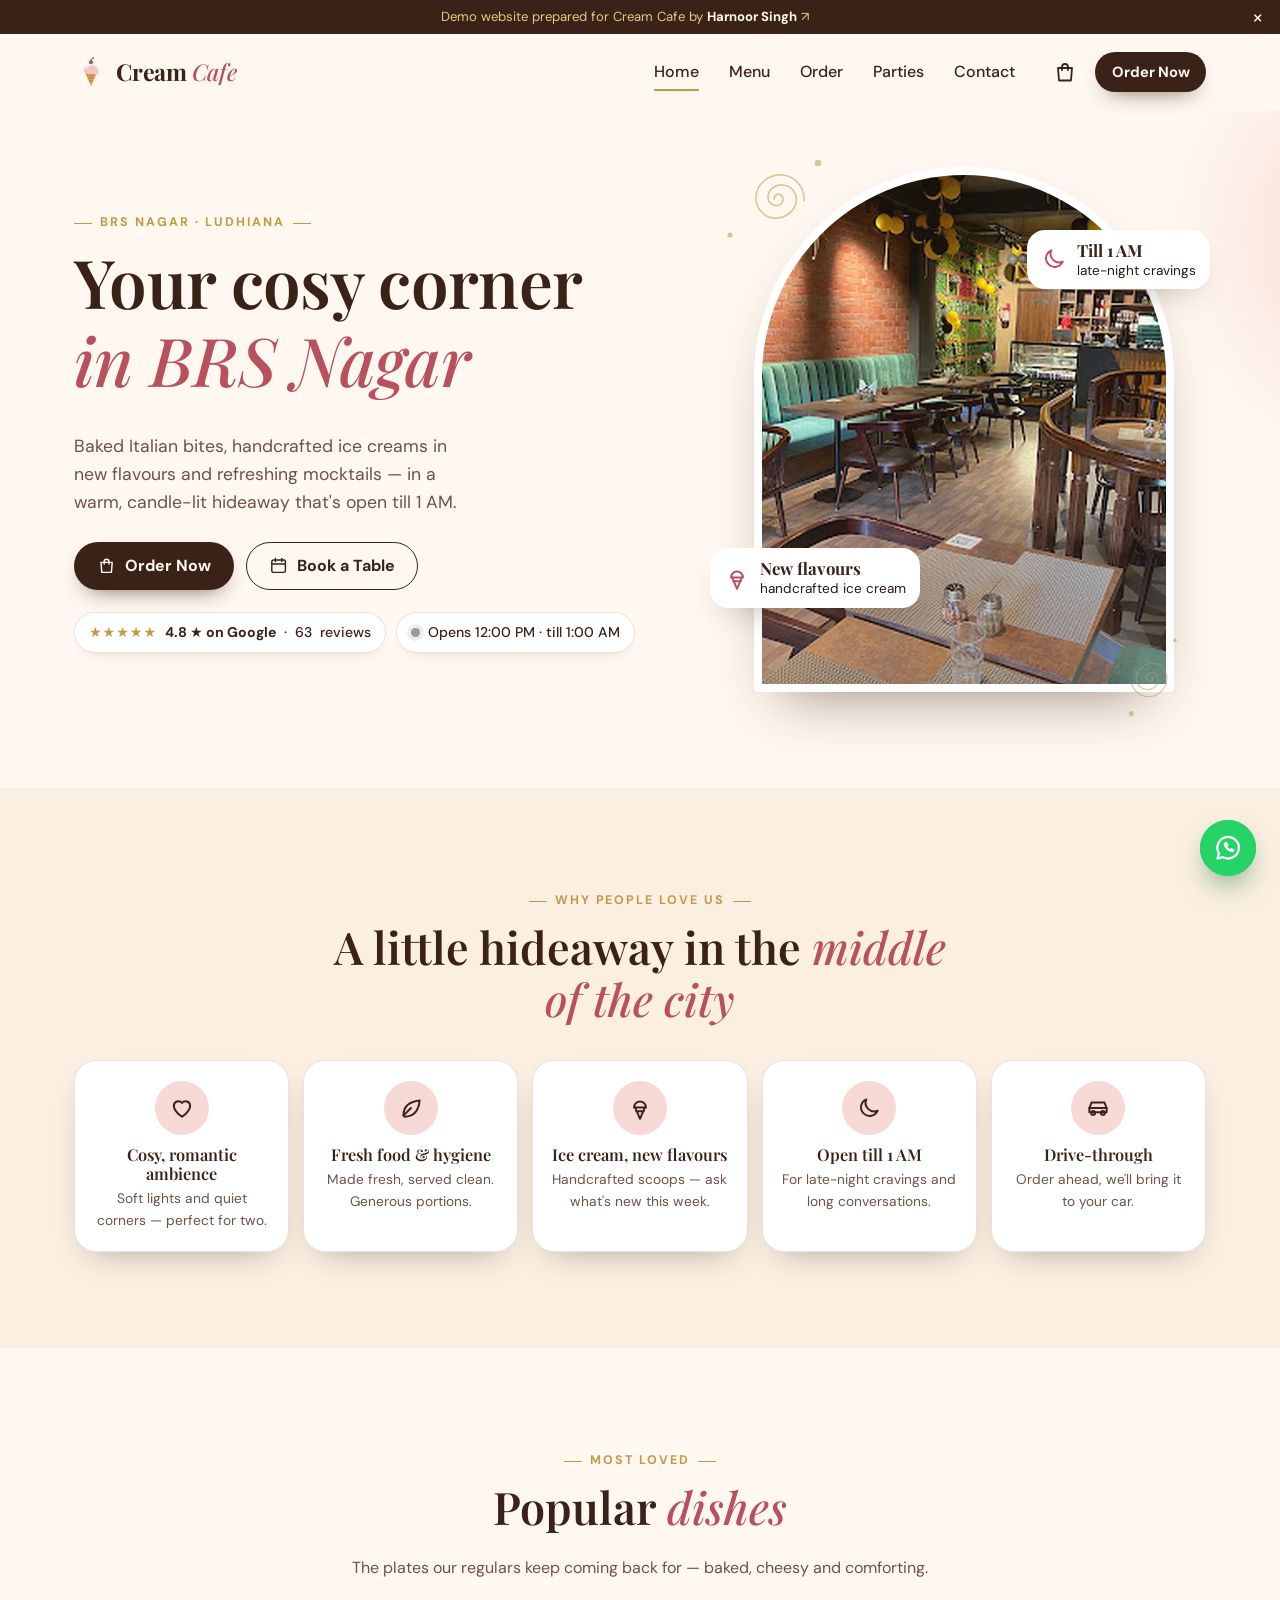
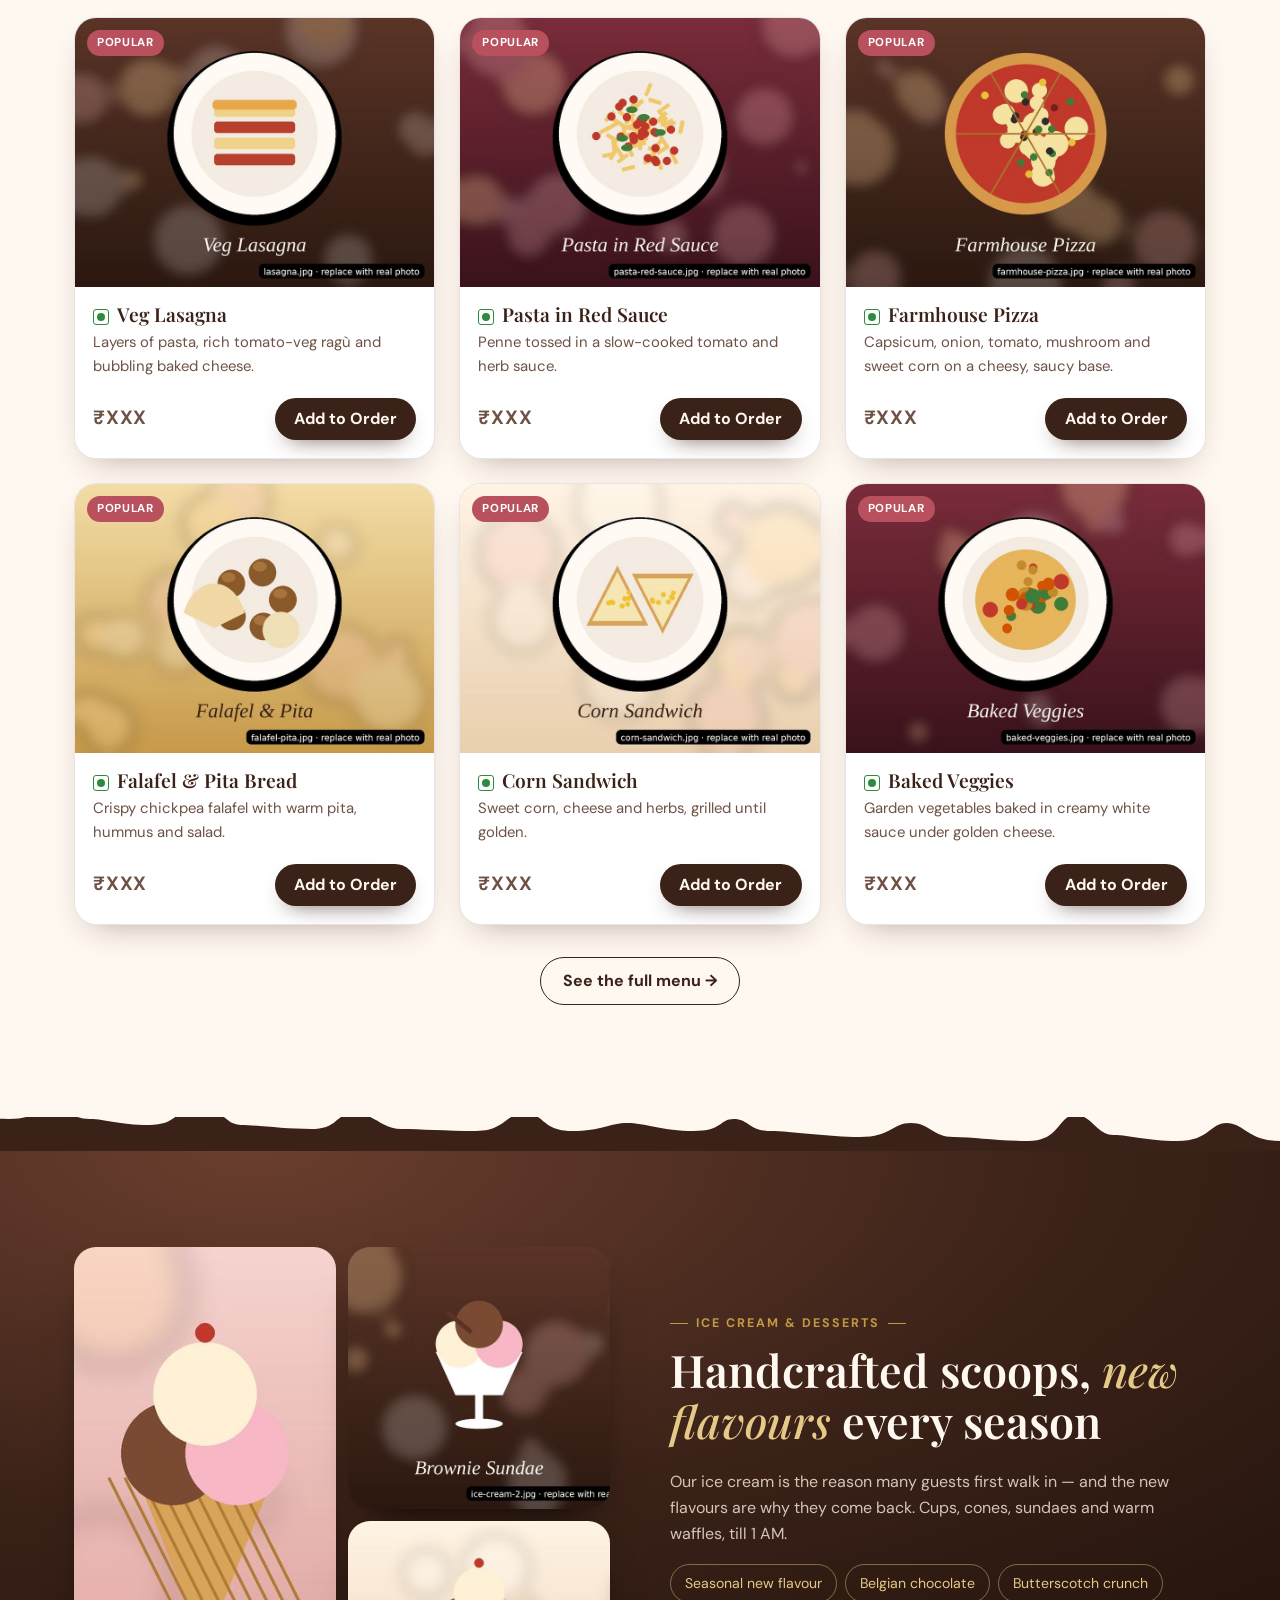
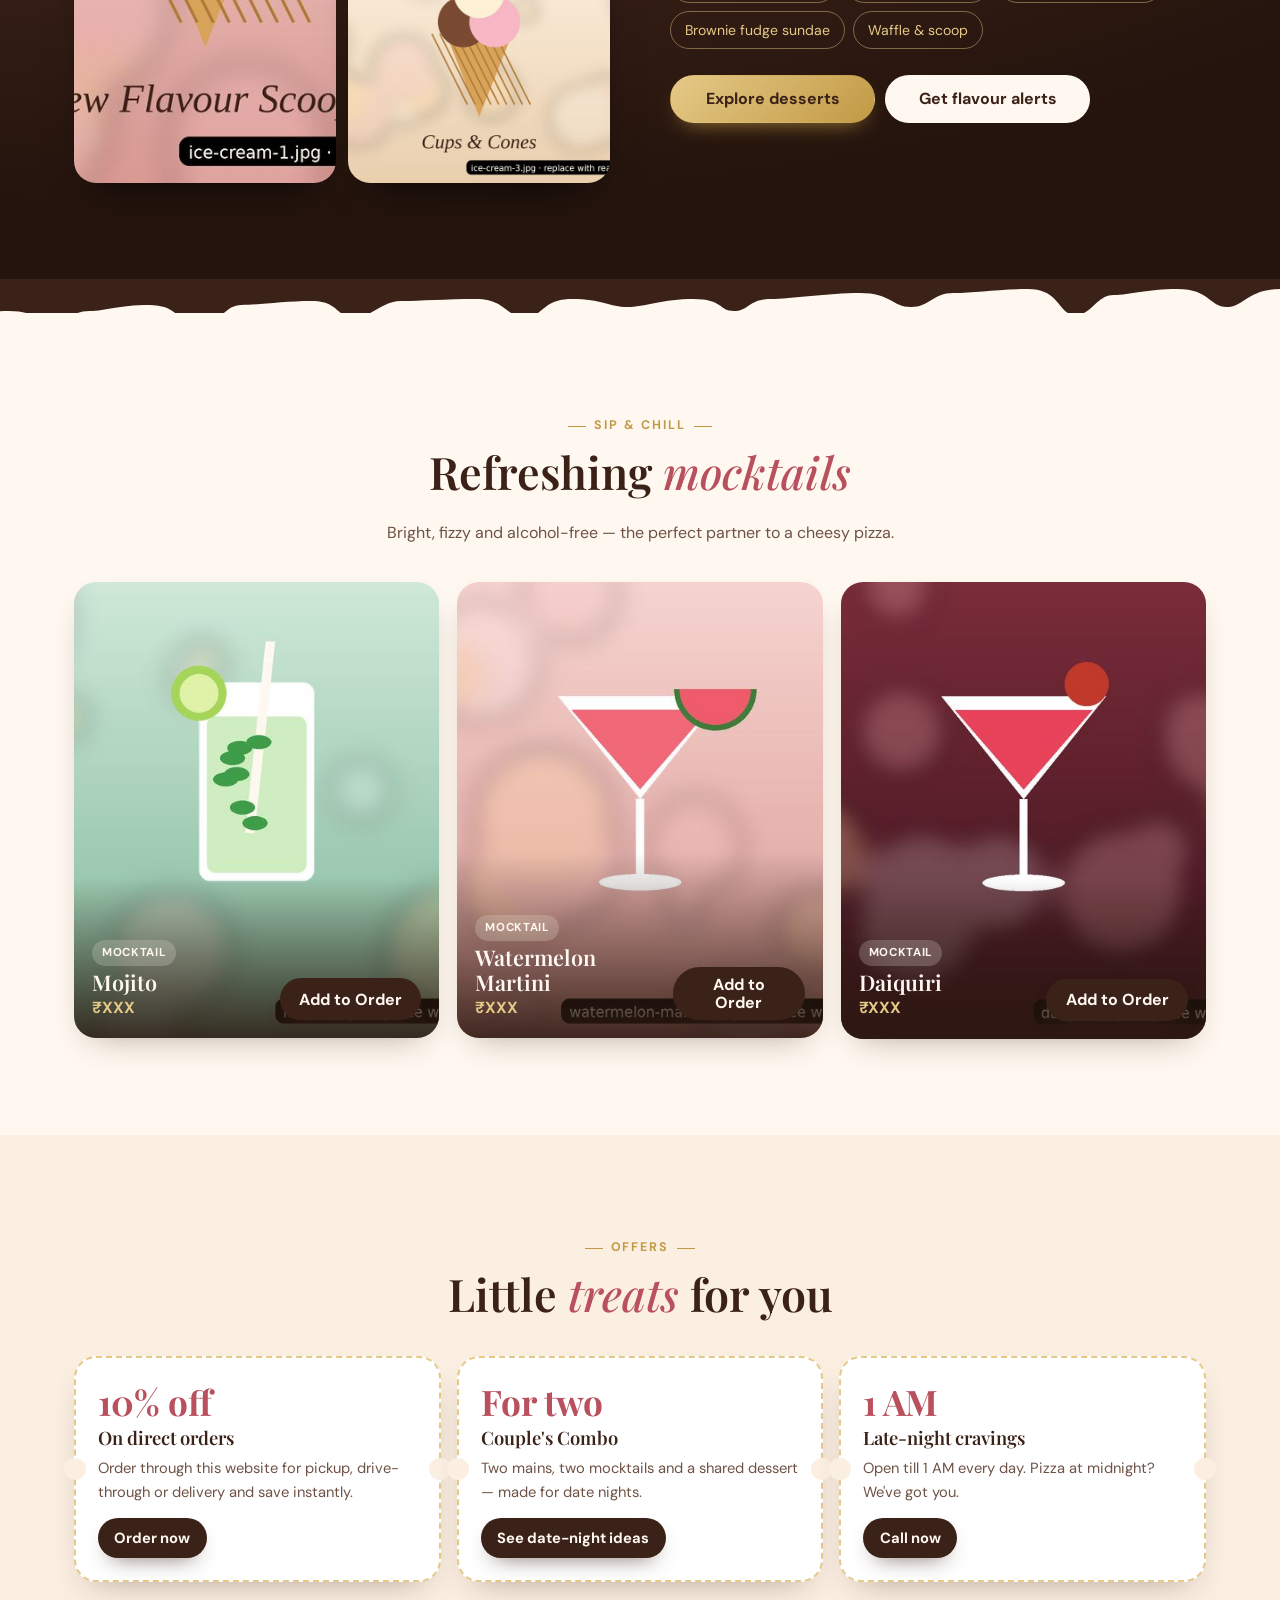
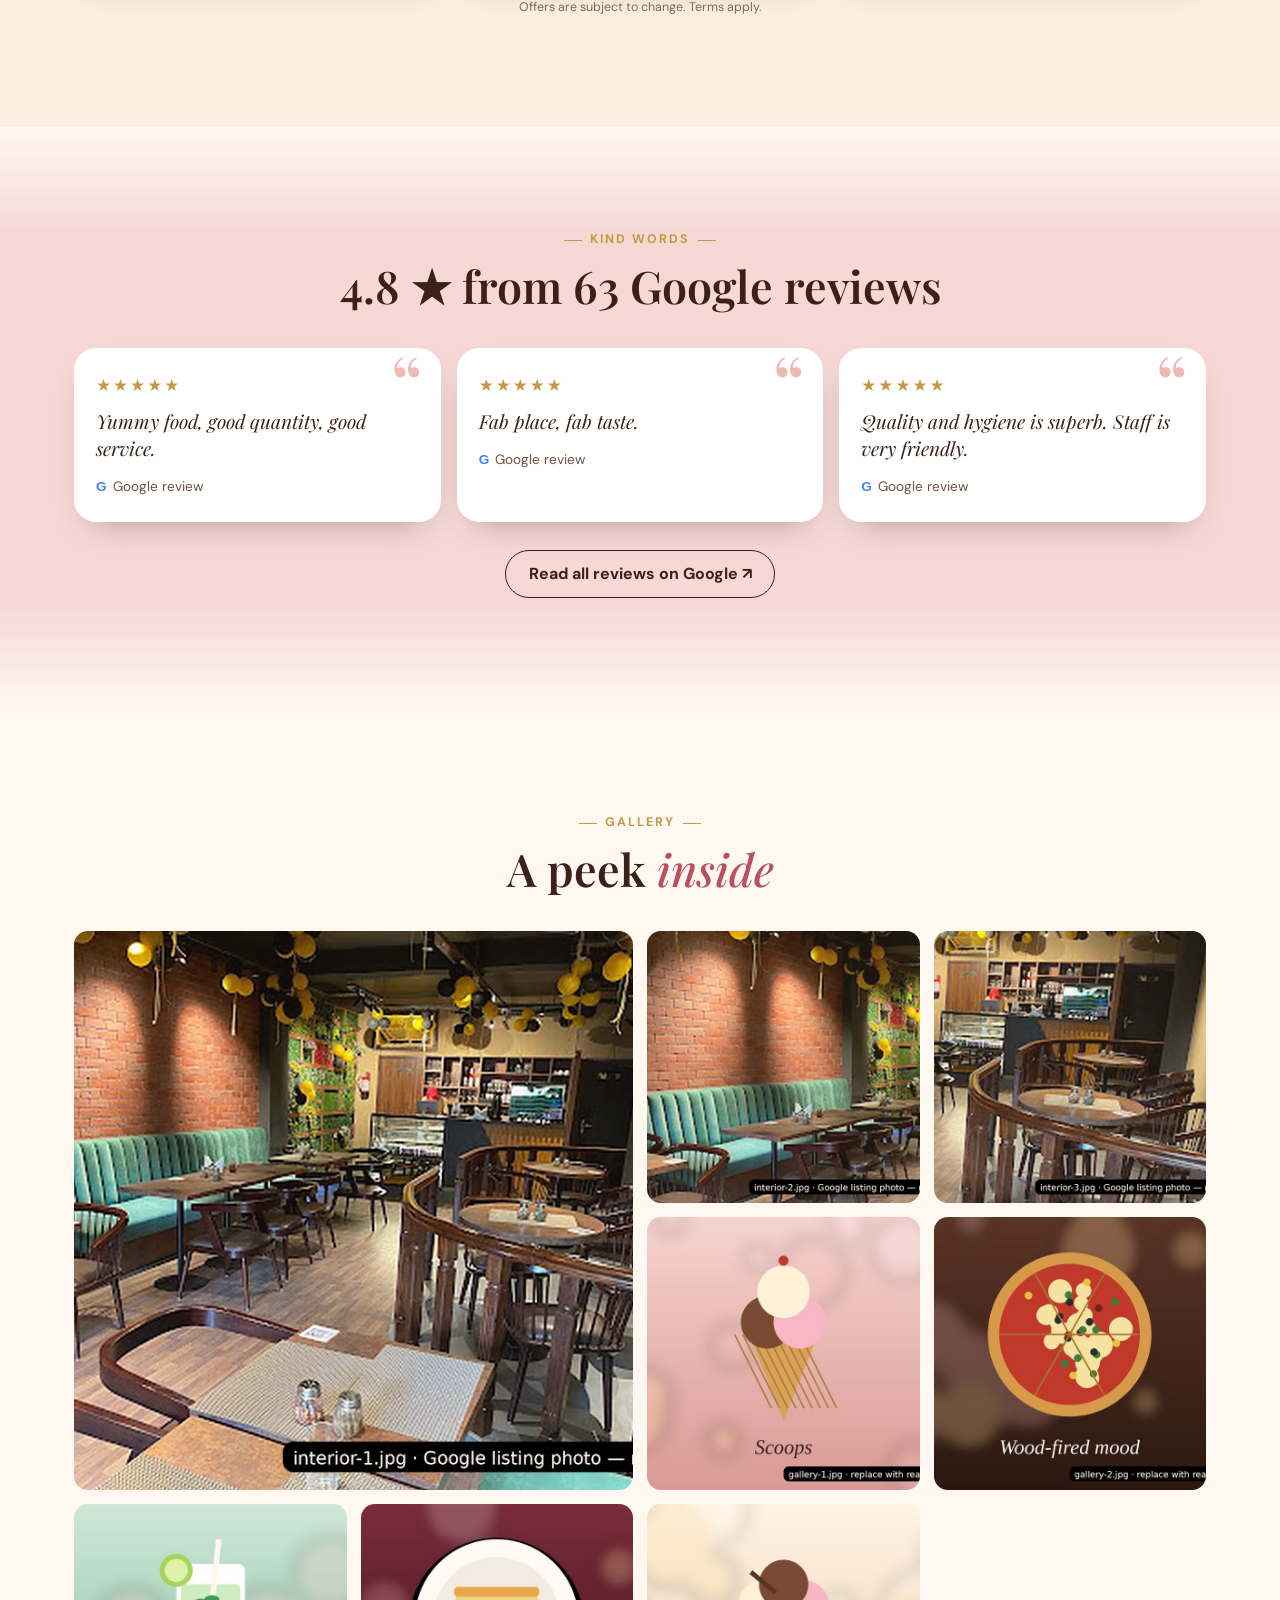
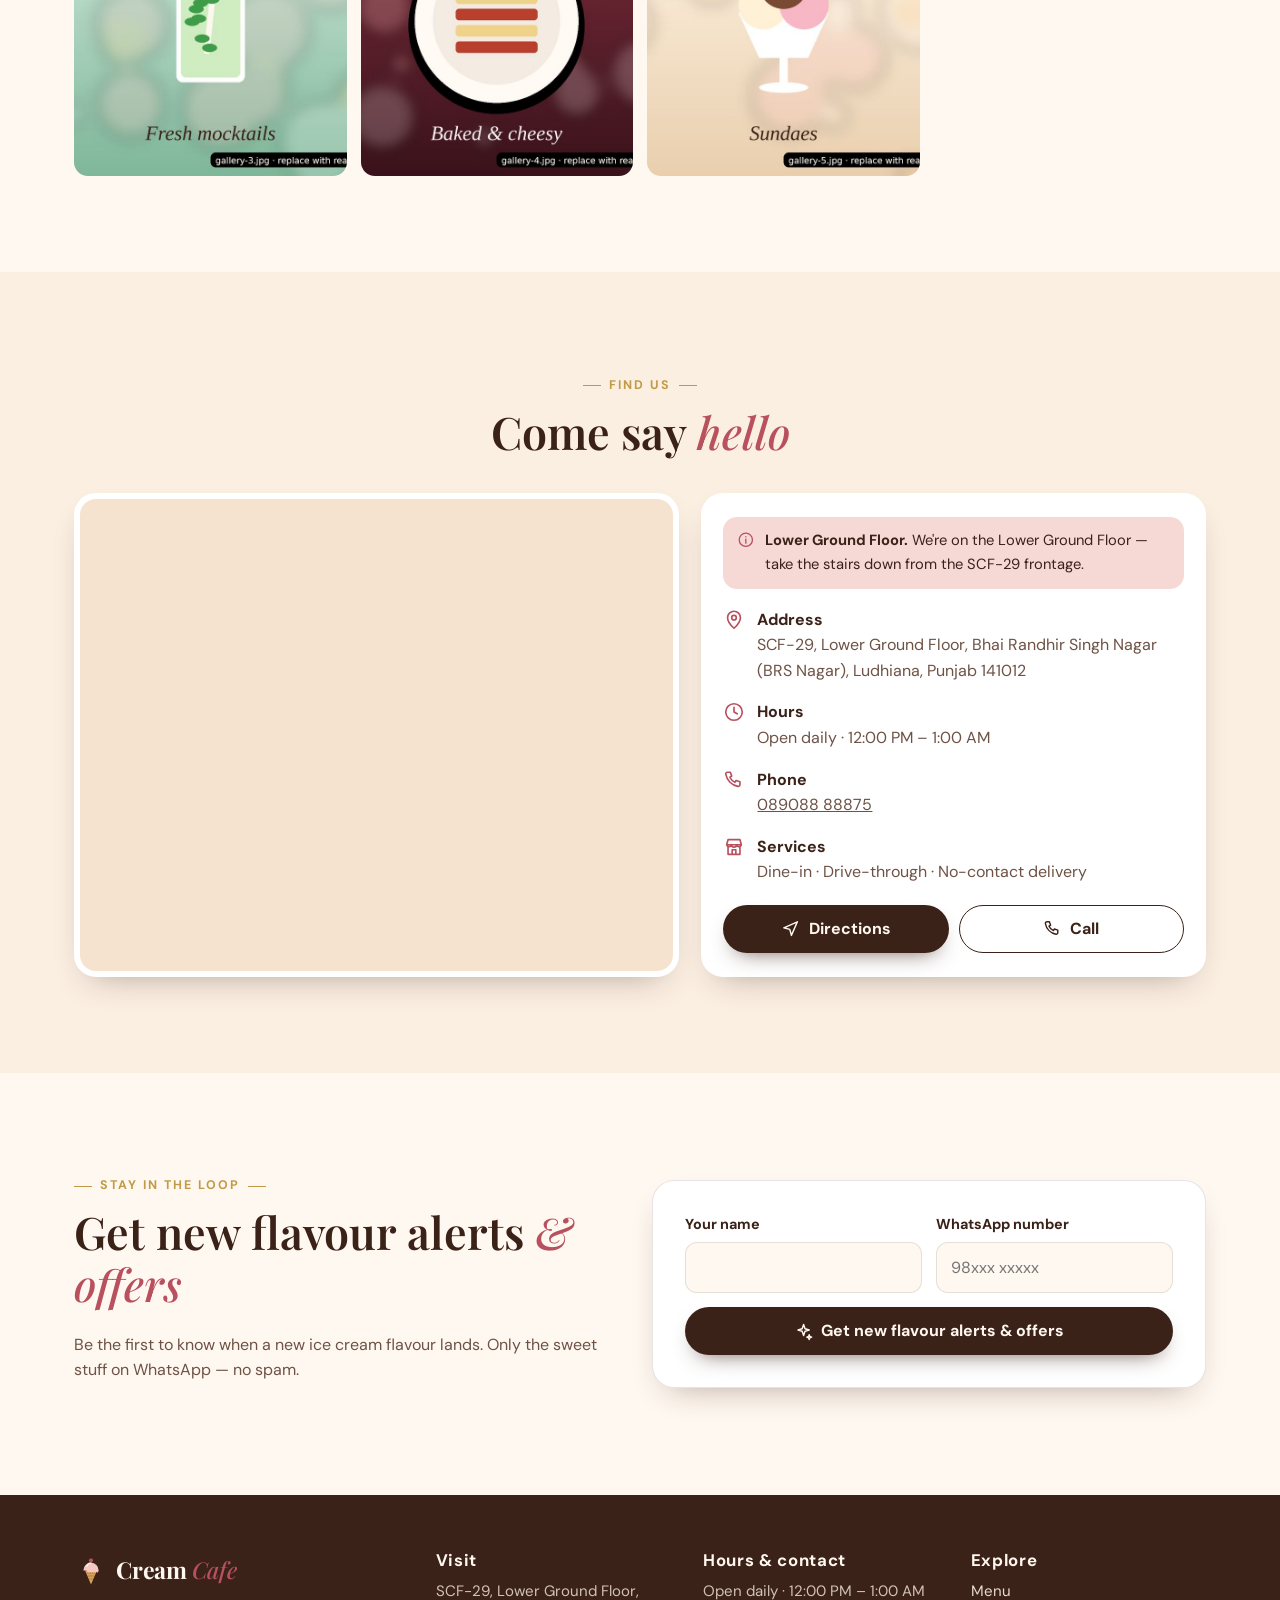
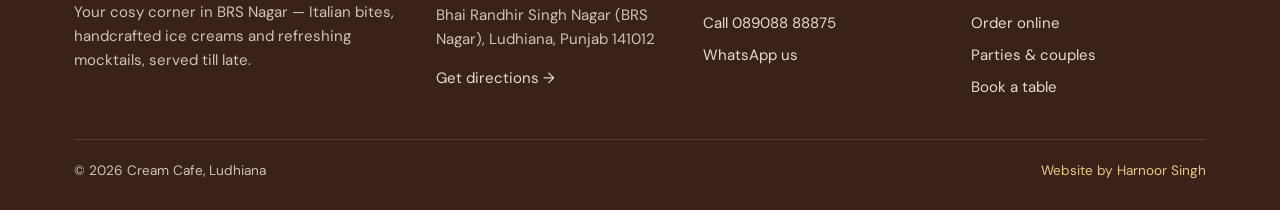
==== index.html @ a7b66dfd "Add Cream Cafe demo website (pitch demo, noindex) Static HTML/CSS/JS site for Cream Cafe, BRS Nagar," ====
<!doctype html>
<html lang="en-IN" class="no-js">
<head>
<meta charset="utf-8">
<meta name="viewport" content="width=device-width, initial-scale=1, viewport-fit=cover">
<!-- DEMO: remove this robots meta tag (on every page) once the owner approves the site -->
<meta name="robots" content="noindex, nofollow">
<title>Cream Cafe BRS Nagar, Ludhiana | Cosy Café, Ice Cream &amp; Italian · Open till 1 AM</title>
<meta name="description" content="Cream Cafe, BRS Nagar: one of the best cafes in Ludhiana for veg lasagna, pizza, handcrafted ice cream and mocktails. Cosy, romantic and open late till 1 AM. Dine-in, drive-through &amp; delivery.">
<link rel="canonical" href="https://creamcafe.netlify.app/">
<meta name="theme-color" content="#3B2218">
<meta property="og:type" content="website">
<meta property="og:site_name" content="Cream Cafe">
<meta property="og:locale" content="en_IN">
<meta property="og:title" content="Cream Cafe — your cosy corner in BRS Nagar, Ludhiana">
<meta property="og:description" content="Cream Cafe, BRS Nagar: one of the best cafes in Ludhiana for veg lasagna, pizza, handcrafted ice cream and mocktails. Cosy, romantic and open late till 1 AM. Dine-in, drive-through &amp; delivery.">
<meta property="og:url" content="https://creamcafe.netlify.app/">
<meta property="og:image" content="https://creamcafe.netlify.app/images/og-image.jpg">
<meta property="og:image:width" content="1200">
<meta property="og:image:height" content="630">
<meta name="twitter:card" content="summary_large_image">
<link rel="icon" href="images/favicon.svg" type="image/svg+xml">
<link rel="apple-touch-icon" href="images/apple-touch-icon.png">
<link rel="preconnect" href="https://fonts.googleapis.com">
<link rel="preconnect" href="https://fonts.gstatic.com" crossorigin>
<link rel="stylesheet" href="https://fonts.googleapis.com/css2?family=DM+Sans:opsz,wght@9..40,400;9..40,500;9..40,700&family=Playfair+Display:ital,wght@0,500;0,600;0,700;1,500;1,600&display=swap">
<link rel="stylesheet" href="css/style.css">
<script>try{if(sessionStorage.getItem("cc_demo_dismissed"))document.documentElement.classList.add("demo-dismissed")}catch(e){}</script>
<!-- Structured data: keep in sync with js/config.js (hours, phone, geo, domain). [CONFIRM] opening time & exact geo pin -->
<script type="application/ld+json">
{
  "@context": "https://schema.org",
  "@type": "CafeOrCoffeeShop",
  "@id": "https://creamcafe.netlify.app/#cafe",
  "name": "Cream Cafe",
  "url": "https://creamcafe.netlify.app/",
  "image": [
    "https://creamcafe.netlify.app/images/og-image.jpg",
    "https://creamcafe.netlify.app/images/interior-1.jpg"
  ],
  "telephone": "+91-89088-88875",
  "priceRange": "₹₹",
  "address": {
    "@type": "PostalAddress",
    "streetAddress": "SCF-29, Lower Ground Floor, Bhai Randhir Singh Nagar",
    "addressLocality": "Ludhiana",
    "addressRegion": "Punjab",
    "postalCode": "141012",
    "addressCountry": "IN"
  },
  "geo": {
    "@type": "GeoCoordinates",
    "latitude": 30.8916,
    "longitude": 75.8232
  },
  "openingHoursSpecification": [
    {
      "@type": "OpeningHoursSpecification",
      "dayOfWeek": [
        "Monday",
        "Tuesday",
        "Wednesday",
        "Thursday",
        "Friday",
        "Saturday",
        "Sunday"
      ],
      "opens": "12:00",
      "closes": "01:00"
    }
  ],
  "servesCuisine": [
    "Italian",
    "Cafe",
    "Desserts",
    "Ice Cream",
    "Mediterranean",
    "Beverages"
  ],
  "hasMenu": "https://creamcafe.netlify.app/menu.html",
  "acceptsReservations": "True",
  "areaServed": "Ludhiana",
  "amenityFeature": [
    {
      "@type": "LocationFeatureSpecification",
      "name": "Dine-in",
      "value": true
    },
    {
      "@type": "LocationFeatureSpecification",
      "name": "Drive-through",
      "value": true
    },
    {
      "@type": "LocationFeatureSpecification",
      "name": "No-contact delivery",
      "value": true
    }
  ],
  "aggregateRating": {
    "@type": "AggregateRating",
    "ratingValue": "4.8",
    "reviewCount": "63",
    "bestRating": "5"
  }
}
</script>
</head>
<body>
<svg width="0" height="0" style="position:absolute" aria-hidden="true" focusable="false">
<symbol id="i-phone" viewBox="0 0 24 24"><path d="M5 3.5h3l1.5 4.2-2 1.3a11 11 0 0 0 5.5 5.5l1.3-2 4.2 1.5v3a2 2 0 0 1-2.2 2A16.5 16.5 0 0 1 3 5.7 2 2 0 0 1 5 3.5z"/></symbol>
<symbol id="i-wa" viewBox="0 0 24 24"><path d="M3.6 20.4l1.2-4.1A8.6 8.6 0 1 1 8 19.3z"/><path d="M9 8.3c.2 3 3.4 6.4 6.6 6.7l1.1-1.4-1.9-1-1 .9c-1-.4-2.5-1.9-2.9-2.9l.9-1-.9-1.9z" fill="currentColor" stroke-width="1"/></symbol>
<symbol id="i-pin" viewBox="0 0 24 24"><path d="M12 21s-7-6.2-7-11.5a7 7 0 0 1 14 0C19 14.8 12 21 12 21z"/><circle cx="12" cy="9.5" r="2.5"/></symbol>
<symbol id="i-clock" viewBox="0 0 24 24"><circle cx="12" cy="12" r="9"/><path d="M12 7v5l3.5 2"/></symbol>
<symbol id="i-bag" viewBox="0 0 24 24"><path d="M5 8h14l-1 12.5H6z"/><path d="M9 10V7a3 3 0 0 1 6 0v3"/></symbol>
<symbol id="i-heart" viewBox="0 0 24 24"><path d="M12 20s-7.5-4.6-7.5-10A4.2 4.2 0 0 1 12 7.4 4.2 4.2 0 0 1 19.5 10c0 5.4-7.5 10-7.5 10z"/></symbol>
<symbol id="i-leaf" viewBox="0 0 24 24"><path d="M5 19c0-8 5-13 15-14-1 10-6 15-14 15"/><path d="M5 19l7-7"/></symbol>
<symbol id="i-scoop" viewBox="0 0 24 24"><path d="M7.5 11.5L12 22l4.5-10.5"/><path d="M6.5 11.5a5.5 5.5 0 1 1 11 0z"/><path d="M8.5 15h7"/></symbol>
<symbol id="i-moon" viewBox="0 0 24 24"><path d="M20 14.5A8 8 0 0 1 9.5 4a8 8 0 1 0 10.5 10.5z"/></symbol>
<symbol id="i-car" viewBox="0 0 24 24"><path d="M4 16v-4l2-5h12l2 5v4z"/><path d="M4 12h16"/><circle cx="7.5" cy="16.5" r="1.8"/><circle cx="16.5" cy="16.5" r="1.8"/></symbol>
<symbol id="i-check" viewBox="0 0 24 24"><path d="M5 12.5l4.5 4.5L19 7.5"/></symbol>
<symbol id="i-search" viewBox="0 0 24 24"><circle cx="11" cy="11" r="6.5"/><path d="M20 20l-4.3-4.3"/></symbol>
<symbol id="i-gift" viewBox="0 0 24 24"><rect x="4" y="9" width="16" height="11" rx="1.5"/><path d="M3 9h18M12 9v11M12 9S10.5 4 8 4.5 7 9 12 9zm0 0s1.5-5 4-4.5S17 9 12 9z"/></symbol>
<symbol id="i-users" viewBox="0 0 24 24"><circle cx="9" cy="8" r="3.2"/><path d="M3 20c0-3.6 2.7-6 6-6s6 2.4 6 6"/><circle cx="17" cy="9" r="2.5"/><path d="M16.5 14c2.6 0 4.5 2 4.5 5"/></symbol>
<symbol id="i-calendar" viewBox="0 0 24 24"><rect x="3.5" y="5" width="17" height="15.5" rx="2"/><path d="M3.5 10h17M8 3v4M16 3v4"/></symbol>
<symbol id="i-info" viewBox="0 0 24 24"><circle cx="12" cy="12" r="9"/><path d="M12 11v5.5M12 7.6v.2"/></symbol>
<symbol id="i-sparkle" viewBox="0 0 24 24"><path d="M12 3l1.8 5.4L19 10l-5.2 1.6L12 17l-1.8-5.4L5 10l5.2-1.6zM19 16l.8 2.2L22 19l-2.2.8L19 22l-.8-2.2L16 19l2.2-.8z"/></symbol>
<symbol id="i-lock" viewBox="0 0 24 24"><rect x="5" y="10.5" width="14" height="10" rx="2"/><path d="M8 10.5V8a4 4 0 0 1 8 0v2.5"/></symbol>
<symbol id="i-store" viewBox="0 0 24 24"><path d="M4 9.5L5.5 4h13L20 9.5M4 9.5h16M4 9.5a2.7 2.7 0 0 0 5.3 0 2.7 2.7 0 0 0 5.4 0 2.7 2.7 0 0 0 5.3 0M5.5 12v8h13v-8M10 20v-5h4v5"/></symbol>
<symbol id="i-truck" viewBox="0 0 24 24"><path d="M3 6h11v10H3zM14 9.5h4l3 3.5v3h-7"/><circle cx="7" cy="17.5" r="1.8"/><circle cx="17.5" cy="17.5" r="1.8"/></symbol>
<symbol id="i-qr" viewBox="0 0 24 24"><rect x="4" y="4" width="6" height="6" rx="1"/><rect x="14" y="4" width="6" height="6" rx="1"/><rect x="4" y="14" width="6" height="6" rx="1"/><path d="M14 14h2.5v2.5H14zM17.5 17.5H20V20h-2.5zM14 19.5h1M19.5 14v1"/></symbol>
<symbol id="i-cash" viewBox="0 0 24 24"><rect x="3" y="6.5" width="18" height="11" rx="2"/><circle cx="12" cy="12" r="2.5"/><path d="M6.5 9.5v5M17.5 9.5v5"/></symbol>
<symbol id="i-nav" viewBox="0 0 24 24"><path d="M3.5 11L20.5 3.5 13 20.5l-2-7.5z"/></symbol>
<symbol id="i-glass" viewBox="0 0 24 24"><path d="M5 4h14l-7 8zM12 12v8M8 20h8"/><path d="M15.5 3l3-1.5"/></symbol>
<symbol id="i-insta" viewBox="0 0 24 24"><rect x="3.5" y="3.5" width="17" height="17" rx="5"/><circle cx="12" cy="12" r="4"/><path d="M17.2 6.8v.1"/></symbol>
</svg>
<a class="skip-link" href="#main">Skip to content</a>
<!-- DEMO BANNER: remove this block (or set demo.enabled=false in js/config.js) once the owner approves -->
<div class="demo-banner" id="demoBanner" role="region" aria-label="Demo notice">
  <a href="https://harnoor-mu.vercel.app" target="_blank" rel="noopener">Demo website prepared for Cream Cafe by <strong>Harnoor Singh</strong> ↗</a>
  <button type="button" class="demo-close" aria-label="Dismiss demo notice">×</button>
</div>
<header class="site-header">
  <div class="container nav-wrap">
    <a class="brand" href="index.html" aria-label="Cream Cafe — home"><svg viewBox="0 0 40 40" aria-hidden="true"><path d="M13 20.5L20 37l7-16.5z" fill="#D9A35A"/><path d="M15.2 23.5l9.6 0M16.6 27l6.8 0M18 30.5h4" stroke="#B07B36" stroke-width="1.2"/><path d="M11 20.5a9 9 0 1 1 18 0c0 1.6-1.2 1.6-1.6 3-.5-1.6-1.4-1.6-2 0-.6-1.4-1.6-1.4-2.2 0-.6-1.5-1.6-1.5-2.4 0-.6-1.4-1.6-1.4-2.2 0-.6-1.5-1.5-1.5-2 0-.4-1.4-1.6-1.4-1.6-3z" fill="#F4C7C3"/><path d="M15 15.5a5.5 5.5 0 0 1 5-3.8" stroke="#fff" stroke-width="1.6" fill="none" stroke-linecap="round" opacity=".8"/><circle cx="20" cy="8.6" r="2.4" fill="#B8505E"/><path d="M20 6.2c.4-1.6 1.6-2.6 3.2-2.8" stroke="#3B2218" stroke-width="1.1" fill="none" stroke-linecap="round"/></svg><span>Cream <em>Cafe</em></span></a>
    <nav class="main-nav" id="mainNav" aria-label="Main">
      <a href="index.html" aria-current="page">Home</a>
      <a href="menu.html">Menu</a>
      <a href="order.html">Order</a>
      <a href="parties.html">Parties</a>
      <a href="contact.html">Contact</a>
      <a class="btn btn-primary" href="menu.html">Order Now</a>
    </nav>
    <div class="nav-actions">
      <a class="cart-link" href="order.html" aria-label="Your order"><svg class="icon" aria-hidden="true"><use href="#i-bag"/></svg><span class="cart-badge" data-cart-count hidden>0</span></a>
      <a class="btn btn-primary btn-sm nav-order" href="menu.html">Order Now</a>
      <button type="button" class="nav-toggle" aria-expanded="false" aria-controls="mainNav" aria-label="Menu"><span></span></button>
    </div>
  </div>
</header>
<main id="main">

<section class="hero">
  <div class="container hero-grid">
    <div class="hero-copy reveal">
      <span class="eyebrow">BRS Nagar · Ludhiana</span>
      <h1>Your cosy corner <em class="script">in BRS Nagar</em></h1>
      <p class="lead">Baked Italian bites, handcrafted ice creams in new flavours and refreshing mocktails — in a warm, candle-lit hideaway that's open till 1 AM.</p>
      <div class="hero-actions">
        <a class="btn btn-primary" href="menu.html"><svg class="icon" aria-hidden="true"><use href="#i-bag"/></svg>Order Now</a>
        <a class="btn btn-outline" href="contact.html#book"><svg class="icon" aria-hidden="true"><use href="#i-calendar"/></svg>Book a Table</a>
      </div>
      <div class="hero-meta">
        <a class="chip" data-href="maps" href="https://www.google.com/maps/search/?api=1&amp;query=Cream+Cafe+SCF-29+BRS+Nagar+Ludhiana" target="_blank" rel="noopener" aria-label="Rated 4.8 out of 5 on Google from 63 reviews — open Google Maps listing">
          <span class="stars" aria-hidden="true">★★★★★</span><strong><span data-cfg="rating">4.8</span> ★ on Google</strong> · <span data-cfg="reviews">63</span> reviews
        </a>
        <span class="chip" data-open-status><span class="status-dot" aria-hidden="true"></span><span data-open-label>Open daily till 1 AM</span></span>
      </div>
    </div>
    <div class="hero-visual reveal">
      <svg class="swirl s1" viewBox="0 0 120 120" fill="none" stroke="currentColor" stroke-width="1.6" stroke-linecap="round" aria-hidden="true"><path d="M60 60c0-4 4-6 7-4s3 8-2 10-11-2-11-8 6-13 15-12 15 9 13 18-12 16-22 15-19-10-18-22 13-22 26-21 23 12 22 26"/><circle cx="104" cy="24" r="2.5" fill="currentColor"/><circle cx="16" cy="96" r="1.8" fill="currentColor"/></svg>
      <div class="arch"><img src="images/hero.jpg" alt="Inside Cream Cafe: exposed brick, teal velvet booth and warm lights" width="720" height="900" fetchpriority="high"></div>
      <div class="float-card fc-1"><svg class="icon" aria-hidden="true"><use href="#i-scoop"/></svg><div><strong>New flavours</strong>handcrafted ice cream</div></div>
      <div class="float-card fc-2"><svg class="icon" aria-hidden="true"><use href="#i-moon"/></svg><div><strong>Till 1 AM</strong>late-night cravings</div></div>
      <svg class="swirl s2" viewBox="0 0 120 120" fill="none" stroke="currentColor" stroke-width="1.6" stroke-linecap="round" aria-hidden="true"><path d="M60 60c0-4 4-6 7-4s3 8-2 10-11-2-11-8 6-13 15-12 15 9 13 18-12 16-22 15-19-10-18-22 13-22 26-21 23 12 22 26"/><circle cx="104" cy="24" r="2.5" fill="currentColor"/><circle cx="16" cy="96" r="1.8" fill="currentColor"/></svg>
    </div>
  </div>
</section>

<section class="section bg-cream2" aria-labelledby="love-h">
  <div class="container">
    <div class="section-head reveal">
      <span class="eyebrow">Why people love us</span>
      <h2 id="love-h">A little hideaway in the <em class="script">middle of the city</em></h2>
    </div>
    <div class="features reveal-stagger">
      <div class="feature"><div class="ficon"><svg class="icon" aria-hidden="true"><use href="#i-heart"/></svg></div><h3>Cosy, romantic ambience</h3><p>Soft lights and quiet corners — perfect for two.</p></div>
      <div class="feature"><div class="ficon"><svg class="icon" aria-hidden="true"><use href="#i-leaf"/></svg></div><h3>Fresh food &amp; hygiene</h3><p>Made fresh, served clean. Generous portions.</p></div>
      <div class="feature"><div class="ficon"><svg class="icon" aria-hidden="true"><use href="#i-scoop"/></svg></div><h3>Ice cream, new flavours</h3><p>Handcrafted scoops — ask what's new this week.</p></div>
      <div class="feature"><div class="ficon"><svg class="icon" aria-hidden="true"><use href="#i-moon"/></svg></div><h3>Open till 1 AM</h3><p>For late-night cravings and long conversations.</p></div>
      <div class="feature" data-if-drive><div class="ficon"><svg class="icon" aria-hidden="true"><use href="#i-car"/></svg></div><h3>Drive-through</h3><p>Order ahead, we'll bring it to your car.</p></div>
    </div>
  </div>
</section>

<section class="section" aria-labelledby="pop-h">
  <div class="container">
    <div class="section-head reveal">
      <span class="eyebrow">Most loved</span>
      <h2 id="pop-h">Popular <em class="script">dishes</em></h2>
      <p>The plates our regulars keep coming back for — baked, cheesy and comforting.</p>
    </div>
    <div class="grid-cards" id="popularGrid" aria-live="polite">
      <p class="empty-state">Loading our favourites…</p>
    </div>
    <p style="text-align:center;margin-top:32px"><a class="btn btn-outline" href="menu.html">See the full menu →</a></p>
  </div>
</section>

<svg class="drip flip" viewBox="0 0 1200 34" preserveAspectRatio="none" aria-hidden="true"><path fill="currentColor" d="M0 0h1200v10c-30 0-34 18-50 18s-16-18-46-18-44 6-60 6-20 20-36 20-14-26-44-26-50 4-70 4-22 14-40 14-18-14-48-14-64 6-84 6-20 12-34 12-10-12-38-12-46 8-62 8-24-8-52-8-26 18-44 18-18-18-46-18-52 2-70 2-26 16-44 16-14-16-40-16-50 4-66 4-22 22-40 22-16-22-46-22-40 6-56 6-20 10-36 10-14-10-40-10-26 4-48 4V0z"/></svg>
<section class="section bg-choc" aria-labelledby="ice-h">
  <div class="container dessert-grid">
    <div class="dessert-stack reveal">
      <img src="images/ice-cream-1.jpg" alt="Handcrafted ice cream scoops in a waffle cone" loading="lazy" decoding="async" width="800" height="600">
      <img src="images/ice-cream-2.jpg" alt="Brownie fudge sundae" loading="lazy" decoding="async" width="800" height="600">
      <img src="images/ice-cream-3.jpg" alt="Ice cream cups and cones" loading="lazy" decoding="async" width="800" height="600">
    </div>
    <div class="reveal">
      <span class="eyebrow">Ice cream &amp; desserts</span>
      <h2 id="ice-h">Handcrafted scoops, <em class="script" style="color:var(--gold-2)">new flavours</em> every season</h2>
      <p>Our ice cream is the reason many guests first walk in — and the new flavours are why they come back. Cups, cones, sundaes and warm waffles, till 1 AM.</p>
      <ul class="flavour-list" aria-label="Dessert favourites">
        <li>Seasonal new flavour</li><li>Belgian chocolate</li><li>Butterscotch crunch</li><li>Brownie fudge sundae</li><li>Waffle &amp; scoop</li>
      </ul>
      <div class="btn-row" style="max-width:420px">
        <a class="btn btn-gold" href="menu.html#desserts">Explore desserts</a>
        <a class="btn btn-light" href="index.html#signup">Get flavour alerts</a>
      </div>
    </div>
  </div>
</section>
<svg class="drip" viewBox="0 0 1200 34" preserveAspectRatio="none" aria-hidden="true"><path fill="currentColor" d="M0 0h1200v10c-30 0-34 18-50 18s-16-18-46-18-44 6-60 6-20 20-36 20-14-26-44-26-50 4-70 4-22 14-40 14-18-14-48-14-64 6-84 6-20 12-34 12-10-12-38-12-46 8-62 8-24-8-52-8-26 18-44 18-18-18-46-18-52 2-70 2-26 16-44 16-14-16-40-16-50 4-66 4-22 22-40 22-16-22-46-22-40 6-56 6-20 10-36 10-14-10-40-10-26 4-48 4V0z"/></svg>

<section class="section" aria-labelledby="drinks-h">
  <div class="container">
    <div class="section-head reveal">
      <span class="eyebrow">Sip &amp; chill</span>
      <h2 id="drinks-h">Refreshing <em class="script">mocktails</em></h2>
      <p>Bright, fizzy and alcohol-free — the perfect partner to a cheesy pizza.</p>
    </div>
    <!-- [CONFIRM] Mojito / Watermelon Martini / Daiquiri are mocktails (alcohol-free) -->
    <div class="drinks reveal-stagger">
      <article class="drink"><img src="images/mojito.jpg" alt="Mojito with fresh mint and lime" loading="lazy" decoding="async" width="800" height="600">
        <div class="drink-info"><div><span class="tag">Mocktail</span><h3>Mojito</h3><span class="price" data-price-for="mojito">₹XXX</span></div><div data-action-for="mojito" data-light></div></div></article>
      <article class="drink"><img src="images/watermelon-martini.jpg" alt="Watermelon martini mocktail" loading="lazy" decoding="async" width="800" height="600">
        <div class="drink-info"><div><span class="tag">Mocktail</span><h3>Watermelon Martini</h3><span class="price" data-price-for="watermelon-martini">₹XXX</span></div><div data-action-for="watermelon-martini" data-light></div></div></article>
      <article class="drink"><img src="images/daiquiri.jpg" alt="Strawberry daiquiri mocktail" loading="lazy" decoding="async" width="800" height="600">
        <div class="drink-info"><div><span class="tag">Mocktail</span><h3>Daiquiri</h3><span class="price" data-price-for="daiquiri">₹XXX</span></div><div data-action-for="daiquiri" data-light></div></div></article>
    </div>
  </div>
</section>

<section class="section bg-cream2" aria-labelledby="offers-h">
  <div class="container">
    <div class="section-head reveal">
      <span class="eyebrow">Offers</span>
      <h2 id="offers-h">Little <em class="script">treats</em> for you</h2>
    </div>
    <!-- [CONFIRM] all offers below with the owner before going live -->
    <div class="offers reveal-stagger">
      <div class="offer" data-if-discount><div class="big"><span data-cfg="discount">10</span>% off</div><h3>On direct orders</h3><p>Order through this website for pickup, drive-through or delivery and save instantly.</p><a class="btn btn-primary btn-sm" href="menu.html">Order now</a></div>
      <div class="offer"><div class="big">For two</div><h3>Couple's Combo</h3><p>Two mains, two mocktails and a shared dessert — made for date nights.</p><a class="btn btn-primary btn-sm" href="parties.html#date-night">See date-night ideas</a></div>
      <div class="offer"><div class="big">1 AM</div><h3>Late-night cravings</h3><p>Open till 1 AM every day. Pizza at midnight? We've got you.</p><a class="btn btn-primary btn-sm" data-href="tel" href="tel:+918908888875">Call now</a></div>
    </div>
    <p class="fineprint" style="text-align:center;margin-top:16px">Offers are subject to change. Terms apply.</p>
  </div>
</section>

<section class="section bg-blush" aria-labelledby="rev-h">
  <div class="container">
    <div class="section-head reveal">
      <span class="eyebrow">Kind words</span>
      <h2 id="rev-h"><span data-cfg="rating">4.8</span> ★ from <span data-cfg="reviews">63</span> Google reviews</h2>
    </div>
    <!-- [CONFIRM] Review snippets are from the public Google listing — get the owner's OK before going live -->
    <div class="reviews reveal-stagger">
      <figure class="review"><div class="stars" aria-label="5 stars">★★★★★</div><blockquote>Yummy food, good quantity, good service.</blockquote><figcaption><span class="g-mark">G</span> Google review</figcaption></figure>
      <figure class="review"><div class="stars" aria-label="5 stars">★★★★★</div><blockquote>Fab place, fab taste.</blockquote><figcaption><span class="g-mark">G</span> Google review</figcaption></figure>
      <figure class="review"><div class="stars" aria-label="5 stars">★★★★★</div><blockquote>Quality and hygiene is superb. Staff is very friendly.</blockquote><figcaption><span class="g-mark">G</span> Google review</figcaption></figure>
    </div>
    <p style="text-align:center;margin-top:28px"><a class="btn btn-outline" data-href="maps" href="https://www.google.com/maps/search/?api=1&amp;query=Cream+Cafe+SCF-29+BRS+Nagar+Ludhiana" target="_blank" rel="noopener">Read all reviews on Google ↗</a></p>
  </div>
</section>

<section class="section" aria-labelledby="gal-h">
  <div class="container">
    <div class="section-head reveal">
      <span class="eyebrow">Gallery</span>
      <h2 id="gal-h">A peek <em class="script">inside</em></h2>
    </div>
    <div class="gallery reveal-stagger" data-gallery>
      <button type="button" aria-label="View photo: café interior"><img src="images/interior-1.jpg" alt="Café interior with brick wall and teal booth seating" loading="lazy" decoding="async" width="800" height="600"></button>
      <button type="button" aria-label="View photo: booth seating"><img src="images/interior-2.jpg" alt="Cosy booth seating" loading="lazy" decoding="async" width="800" height="600"></button>
      <button type="button" aria-label="View photo: dining area"><img src="images/interior-3.jpg" alt="Dining area and counter" loading="lazy" decoding="async" width="800" height="600"></button>
      <button type="button" aria-label="View photo: ice cream scoops"><img src="images/gallery-1.jpg" alt="Ice cream scoops" loading="lazy" decoding="async" width="800" height="600"></button>
      <button type="button" aria-label="View photo: pizza"><img src="images/gallery-2.jpg" alt="Fresh pizza" loading="lazy" decoding="async" width="800" height="600"></button>
      <button type="button" aria-label="View photo: mocktails"><img src="images/gallery-3.jpg" alt="Fresh mocktails" loading="lazy" decoding="async" width="800" height="600"></button>
      <button type="button" aria-label="View photo: lasagna"><img src="images/gallery-4.jpg" alt="Baked lasagna" loading="lazy" decoding="async" width="800" height="600"></button>
      <button type="button" aria-label="View photo: sundae"><img src="images/gallery-5.jpg" alt="Ice cream sundae" loading="lazy" decoding="async" width="800" height="600"></button>
    </div>
  </div>
</section>

<section class="section bg-cream2" id="visit" aria-labelledby="loc-h">
  <div class="container">
    <div class="section-head reveal">
      <span class="eyebrow">Find us</span>
      <h2 id="loc-h">Come say <em class="script">hello</em></h2>
    </div>
    <div class="location reveal">
      <div class="map-frame"><iframe data-map src="https://www.google.com/maps?q=Cream+Cafe,+SCF-29,+BRS+Nagar,+Ludhiana&amp;output=embed" title="Map showing Cream Cafe in BRS Nagar, Ludhiana" loading="lazy" referrerpolicy="no-referrer-when-downgrade" allowfullscreen></iframe></div>
      <div class="info-card">
        <div class="note"><svg class="icon" aria-hidden="true"><use href="#i-info"/></svg><span><strong>Lower Ground Floor.</strong> <span data-cfg="entrance">We're on the Lower Ground Floor — take the stairs down from the SCF-29 frontage.</span></span></div>
        <ul class="info-list">
          <li><svg class="icon" aria-hidden="true"><use href="#i-pin"/></svg><div><strong>Address</strong><span data-cfg="address">SCF-29, Lower Ground Floor, Bhai Randhir Singh Nagar (BRS Nagar), Ludhiana, Punjab 141012</span></div></li>
          <li><svg class="icon" aria-hidden="true"><use href="#i-clock"/></svg><div><strong>Hours</strong><span data-cfg="hours">Open daily · 12:00 PM – 1:00 AM</span></div></li>
          <li><svg class="icon" aria-hidden="true"><use href="#i-phone"/></svg><div><strong>Phone</strong><a data-href="tel" href="tel:+918908888875" data-cfg="phone">089088 88875</a></div></li>
          <li><svg class="icon" aria-hidden="true"><use href="#i-store"/></svg><div><strong>Services</strong><span>Dine-in · Drive-through · No-contact delivery</span></div></li>
        </ul>
        <div class="btn-row">
          <a class="btn btn-primary" data-href="directions" href="https://www.google.com/maps/dir/?api=1&amp;destination=Cream+Cafe+SCF-29+BRS+Nagar+Ludhiana" target="_blank" rel="noopener"><svg class="icon" aria-hidden="true"><use href="#i-nav"/></svg>Directions</a>
          <a class="btn btn-outline" data-href="tel" href="tel:+918908888875"><svg class="icon" aria-hidden="true"><use href="#i-phone"/></svg>Call</a>
        </div>
      </div>
    </div>
  </div>
</section>

<section class="section" id="signup" aria-labelledby="sign-h">
  <div class="container signup">
    <div class="reveal">
      <span class="eyebrow">Stay in the loop</span>
      <h2 id="sign-h">Get new flavour alerts <em class="script">&amp; offers</em></h2>
      <p style="color:var(--muted)">Be the first to know when a new ice cream flavour lands. Only the sweet stuff on WhatsApp — no spam.</p>
    </div>
    <form class="form-card reveal" name="offers-signup" method="POST" action="thank-you.html" data-netlify="true" netlify-honeypot="bot-field" data-validate>
      <input type="hidden" name="form-name" value="offers-signup">
      <p class="hp"><label>Don't fill this out: <input name="bot-field"></label></p>
      <div class="form-grid">
        <div class="field"><label for="su-name">Your name</label><input id="su-name" name="name" autocomplete="name" required maxlength="60"><div class="err">Please tell us your name.</div></div>
        <div class="field"><label for="su-wa">WhatsApp number</label><input id="su-wa" name="whatsapp" type="tel" inputmode="tel" autocomplete="tel" required pattern="^(\+?91[\s\-]?)?[6-9]\d{4}[\s\-]?\d{5}$" placeholder="98xxx xxxxx"><div class="err">Please enter a valid 10-digit mobile number.</div></div>
        <button class="btn btn-primary" type="submit"><svg class="icon" aria-hidden="true"><use href="#i-sparkle"/></svg>Get new flavour alerts &amp; offers</button>
      </div>
    </form>
  </div>
</section>
</main>
<footer class="site-footer">
  <div class="container">
    <div class="footer-grid">
      <div>
        <a class="brand" href="index.html" aria-label="Cream Cafe — home"><svg viewBox="0 0 40 40" aria-hidden="true"><path d="M13 20.5L20 37l7-16.5z" fill="#D9A35A"/><path d="M15.2 23.5l9.6 0M16.6 27l6.8 0M18 30.5h4" stroke="#B07B36" stroke-width="1.2"/><path d="M11 20.5a9 9 0 1 1 18 0c0 1.6-1.2 1.6-1.6 3-.5-1.6-1.4-1.6-2 0-.6-1.4-1.6-1.4-2.2 0-.6-1.5-1.6-1.5-2.4 0-.6-1.4-1.6-1.4-2.2 0-.6-1.5-1.5-1.5-2 0-.4-1.4-1.6-1.4-1.6-3z" fill="#F4C7C3"/><path d="M15 15.5a5.5 5.5 0 0 1 5-3.8" stroke="#fff" stroke-width="1.6" fill="none" stroke-linecap="round" opacity=".8"/><circle cx="20" cy="8.6" r="2.4" fill="#B8505E"/><path d="M20 6.2c.4-1.6 1.6-2.6 3.2-2.8" stroke="#3B2218" stroke-width="1.1" fill="none" stroke-linecap="round"/></svg><span>Cream <em>Cafe</em></span></a>
        <p style="margin-top:12px">Your cosy corner in BRS Nagar — Italian bites, handcrafted ice creams and refreshing mocktails, served till late.</p>
        <p data-if-pureveg hidden><strong>100% Vegetarian</strong></p>
        <p data-if-instagram hidden><a href="#" target="_blank" rel="noopener">Follow us on Instagram</a></p>
      </div>
      <div>
        <h3>Visit</h3>
        <p><span data-cfg="address">SCF-29, Lower Ground Floor, Bhai Randhir Singh Nagar (BRS Nagar), Ludhiana, Punjab 141012</span></p>
        <a data-href="directions" href="https://www.google.com/maps/dir/?api=1&amp;destination=Cream+Cafe+SCF-29+BRS+Nagar+Ludhiana" target="_blank" rel="noopener">Get directions →</a>
      </div>
      <div>
        <h3>Hours &amp; contact</h3>
        <ul>
          <li data-cfg="hours">Open daily · 12:00 PM – 1:00 AM</li>
          <li><a data-href="tel" href="tel:+918908888875">Call <span data-cfg="phone">089088 88875</span></a></li>
          <li><a data-href="whatsapp" href="https://wa.me/918908888875" target="_blank" rel="noopener">WhatsApp us</a></li>
        </ul>
      </div>
      <div>
        <h3>Explore</h3>
        <ul>
          <li><a href="menu.html">Menu</a></li>
          <li><a href="order.html">Order online</a></li>
          <li><a href="parties.html">Parties &amp; couples</a></li>
          <li><a href="contact.html">Book a table</a></li>
        </ul>
      </div>
    </div>
    <div class="footer-bottom">
      <span>© <span data-cfg="year">2026</span> Cream Cafe, Ludhiana</span>
      <span class="credit"><a href="https://harnoor-mu.vercel.app" target="_blank" rel="noopener">Website by Harnoor Singh</a></span>
    </div>
  </div>
</footer>
<a class="wa-float" data-href="whatsapp" href="https://wa.me/918908888875" target="_blank" rel="noopener" aria-label="Chat with us on WhatsApp"><svg class="icon" aria-hidden="true"><use href="#i-wa"/></svg></a>
<nav class="mobile-bar" aria-label="Quick contact">
  <a data-href="tel" href="tel:+918908888875"><svg class="icon" aria-hidden="true"><use href="#i-phone"/></svg>Call</a>
  <a data-href="whatsapp" href="https://wa.me/918908888875" target="_blank" rel="noopener"><svg class="icon" aria-hidden="true"><use href="#i-wa"/></svg>WhatsApp</a>
  <a data-href="directions" href="https://www.google.com/maps/dir/?api=1&amp;destination=Cream+Cafe+SCF-29+BRS+Nagar+Ludhiana" target="_blank" rel="noopener"><svg class="icon" aria-hidden="true"><use href="#i-nav"/></svg>Directions</a>
</nav>
<script src="js/config.js" defer></script>
<script src="js/pricing.js" defer></script>
<script src="js/common.js" defer></script>
<script src="js/home.js" defer></script>
</body>
</html>
---- css/style.css ----
/* ==========================================================
   Cream Cafe — styles (mobile-first)
   ========================================================== */
:root {
  --cream: #FFF8F0;
  --cream-2: #FBEFE2;
  --cream-3: #F5E3D0;
  --blush: #F6D9D5;
  --blush-2: #EDB9B3;
  --rose: #B8505E;
  --choc: #3B2218;
  --choc-2: #573427;
  --choc-3: #7A4E3B;
  --gold: #C29A45;
  --gold-2: #E5C987;
  --ink: #2B1911;
  --muted: #6E5245;
  --line: rgba(59, 34, 24, .12);
  --veg: #2E8B3E;
  --white: #fff;
  --radius: 22px;
  --radius-sm: 14px;
  --shadow: 0 14px 34px -18px rgba(59, 34, 24, .45);
  --shadow-lg: 0 28px 60px -28px rgba(59, 34, 24, .55);
  --serif: "Playfair Display", Georgia, "Times New Roman", serif;
  --sans: "DM Sans", system-ui, -apple-system, "Segoe UI", Roboto, sans-serif;
  --header-h: 64px;
  --mbar-h: 62px;
  --gutter: 16px;
}

*, *::before, *::after { box-sizing: border-box; }
[hidden] { display: none !important; }
html { -webkit-text-size-adjust: 100%; scroll-behavior: smooth; scroll-padding-top: calc(var(--header-h) + 12px); }
body {
  margin: 0;
  font-family: var(--sans);
  font-size: 16px;
  line-height: 1.6;
  color: var(--ink);
  background: var(--cream);
  padding-bottom: calc(var(--mbar-h) + env(safe-area-inset-bottom));
  overflow-x: hidden;
}
@media (min-width: 900px) { body { padding-bottom: 0; } }
img { max-width: 100%; height: auto; display: block; }
a { color: inherit; }
button, input, select, textarea { font: inherit; color: inherit; }
h1, h2, h3, h4 { font-family: var(--serif); line-height: 1.15; margin: 0 0 .5em; color: var(--choc); font-weight: 600; }
h1 { font-size: clamp(2.3rem, 8.5vw, 4.2rem); letter-spacing: -.01em; }
h2 { font-size: clamp(1.8rem, 6vw, 2.8rem); }
h3 { font-size: 1.3rem; }
p { margin: 0 0 1em; }
em.script, .script { font-style: italic; color: var(--rose); font-weight: 500; }
.container { width: 100%; max-width: 1180px; margin: 0 auto; padding: 0 var(--gutter); }
@media (min-width: 640px) { :root { --gutter: 24px; } }
.visually-hidden { position: absolute !important; width: 1px; height: 1px; overflow: hidden; clip: rect(0 0 0 0); white-space: nowrap; }
.skip-link { position: absolute; left: 8px; top: -60px; z-index: 200; background: var(--choc); color: var(--cream); padding: 10px 14px; border-radius: 10px; }
.skip-link:focus { top: 8px; }
:focus-visible { outline: 3px solid var(--gold); outline-offset: 3px; border-radius: 6px; }
.icon { width: 1.2em; height: 1.2em; flex: none; fill: none; stroke: currentColor; stroke-width: 1.8; stroke-linecap: round; stroke-linejoin: round; }

/* ---------- Buttons ---------- */
.btn {
  display: inline-flex; align-items: center; justify-content: center; gap: .5em;
  min-height: 48px; padding: .75em 1.4em; border-radius: 999px; border: 1.5px solid transparent;
  font-weight: 700; font-size: 1rem; text-decoration: none; cursor: pointer; line-height: 1.1;
  transition: transform .2s ease, box-shadow .2s ease, background .2s ease, color .2s ease;
}
.btn:hover { transform: translateY(-2px); }
.btn:active { transform: translateY(0); }
.btn-primary { background: var(--choc); color: var(--cream); box-shadow: 0 10px 22px -12px rgba(59, 34, 24, .8); }
.btn-primary:hover { background: var(--choc-2); }
.btn-gold { background: linear-gradient(135deg, var(--gold-2), var(--gold)); color: var(--choc); box-shadow: 0 10px 22px -12px rgba(194, 154, 69, .9); }
.btn-outline { border-color: var(--choc); color: var(--choc); background: transparent; }
.btn-outline:hover { background: var(--choc); color: var(--cream); }
.btn-light { background: var(--cream); color: var(--choc); }
.btn-wa { background: #1f9d55; color: #fff; }
.btn-wa:hover { background: #18834a; }
.btn-sm { min-height: 40px; padding: .55em 1.05em; font-size: .92rem; }
.btn-block { width: 100%; }
.btn[disabled], .btn[aria-disabled="true"] { opacity: .5; cursor: not-allowed; transform: none; }

/* ---------- Demo banner ---------- */
.demo-banner {
  position: relative; z-index: 60; background: var(--choc); color: var(--cream-2);
  font-size: .82rem; text-align: center; padding: 8px 44px 8px 14px; line-height: 1.35;
}
.demo-banner a { color: var(--gold-2); text-decoration: none; }
.demo-banner a:hover { text-decoration: underline; }
.demo-banner strong { color: var(--cream); }
.demo-close {
  position: absolute; right: 6px; top: 50%; transform: translateY(-50%);
  width: 34px; height: 34px; border: 0; background: transparent; color: var(--cream); font-size: 1.3rem; cursor: pointer; border-radius: 50%;
}
.demo-close:hover { background: rgba(255, 255, 255, .1); }
.demo-dismissed .demo-banner { display: none; }

/* ---------- Header ---------- */
.site-header {
  position: sticky; top: 0; z-index: 50;
  background: rgba(255, 248, 240, .86); backdrop-filter: saturate(1.4) blur(14px); -webkit-backdrop-filter: saturate(1.4) blur(14px);
  border-bottom: 1px solid transparent; transition: border-color .3s, box-shadow .3s;
}
.site-header.scrolled { border-color: var(--line); box-shadow: 0 8px 24px -20px rgba(59, 34, 24, .6); }
.nav-wrap { display: flex; align-items: center; gap: 12px; height: var(--header-h); }
.brand { display: flex; align-items: center; gap: 8px; text-decoration: none; margin-right: auto; }
.brand svg { width: 34px; height: 34px; }
.brand span { font-family: var(--serif); font-size: 1.45rem; font-weight: 700; color: var(--choc); letter-spacing: -.01em; white-space: nowrap; }
.brand em { font-style: italic; font-weight: 500; color: var(--rose); }
.main-nav { display: none; }
.main-nav a { text-decoration: none; font-weight: 500; color: var(--choc); padding: 8px 4px; position: relative; }
.main-nav a::after { content: ""; position: absolute; left: 4px; right: 4px; bottom: 2px; height: 2px; background: var(--gold); transform: scaleX(0); transition: transform .25s; transform-origin: left; }
.main-nav a:hover::after, .main-nav a[aria-current="page"]::after { transform: scaleX(1); }
.nav-actions { display: flex; align-items: center; gap: 8px; }
.cart-link { position: relative; display: grid; place-items: center; width: 44px; height: 44px; border-radius: 50%; color: var(--choc); text-decoration: none; }
.cart-link:hover { background: var(--cream-3); }
.cart-link .icon { width: 24px; height: 24px; }
.cart-badge {
  position: absolute; top: 2px; right: 0; min-width: 20px; height: 20px; padding: 0 5px; border-radius: 10px;
  background: var(--rose); color: #fff; font-size: .72rem; font-weight: 700; display: grid; place-items: center; line-height: 1;
}
.cart-badge[hidden] { display: none; }
.cart-badge.bump { animation: bump .45s ease; }
@keyframes bump { 40% { transform: scale(1.35); } }
.nav-toggle { width: 44px; height: 44px; border: 0; background: transparent; border-radius: 50%; cursor: pointer; display: grid; place-items: center; color: var(--choc); }
.nav-toggle span, .nav-toggle span::before, .nav-toggle span::after { display: block; width: 20px; height: 2px; background: currentColor; border-radius: 2px; position: relative; transition: transform .25s, background .25s; }
.nav-toggle span::before, .nav-toggle span::after { content: ""; position: absolute; left: 0; }
.nav-toggle span::before { top: -6px; } .nav-toggle span::after { top: 6px; }
.nav-toggle[aria-expanded="true"] span { background: transparent; }
.nav-toggle[aria-expanded="true"] span::before { transform: translateY(6px) rotate(45deg); }
.nav-toggle[aria-expanded="true"] span::after { transform: translateY(-6px) rotate(-45deg); }
@media (max-width: 899px) {
  .main-nav.open {
    display: flex; flex-direction: column; position: absolute; left: 0; right: 0; top: 100%;
    background: var(--cream); border-bottom: 1px solid var(--line); padding: 8px var(--gutter) 18px; box-shadow: var(--shadow);
    animation: drop .25s ease;
  }
  .main-nav.open a { padding: 12px 4px; font-size: 1.1rem; border-bottom: 1px solid var(--line); }
  .main-nav.open a::after { display: none; }
  .main-nav.open .btn { margin-top: 14px; border-bottom: 0; }
}
@keyframes drop { from { opacity: 0; transform: translateY(-8px); } }
@media (max-width: 419px) {
  .brand svg { display: none; }
  .brand span { font-size: 1.3rem; }
  .nav-actions { gap: 2px; }
  .nav-order { padding: .5em .85em; font-size: .85rem; }
}
@media (min-width: 900px) {
  :root { --header-h: 76px; }
  .main-nav { display: flex; gap: 22px; margin-right: 12px; }
  .main-nav .btn { display: none; }
  .nav-toggle { display: none; }
}

/* ---------- Sections ---------- */
.section { padding: 64px 0; position: relative; }
@media (min-width: 900px) { .section { padding: 96px 0; } }
.section-head { text-align: center; max-width: 640px; margin: 0 auto 36px; }
.section-head p { color: var(--muted); }
.eyebrow {
  display: inline-flex; align-items: center; gap: 8px; font-size: .78rem; font-weight: 700; letter-spacing: .16em; text-transform: uppercase; color: var(--gold);
  margin-bottom: 10px;
}
.eyebrow::before, .eyebrow::after { content: ""; width: 18px; height: 1px; background: currentColor; }
.bg-blush { background: linear-gradient(180deg, var(--cream) 0%, var(--blush) 18%, var(--blush) 82%, var(--cream) 100%); }
.bg-cream2 { background: var(--cream-2); }
.bg-choc { background: radial-gradient(120% 90% at 20% 0%, #6a3e2e 0%, var(--choc) 55%, #24140d 100%); color: var(--cream-2); }
.bg-choc h2, .bg-choc h3 { color: var(--cream); }
.bg-choc .section-head p, .bg-choc p { color: rgba(251, 239, 226, .8); }
.drip { display: block; width: 100%; height: 34px; color: var(--choc); }
.drip.flip { transform: scaleY(-1); }

/* ---------- Hero ---------- */
.hero { position: relative; padding: 28px 0 56px; overflow: hidden; }
.hero::before {
  content: ""; position: absolute; inset: -20% -30% auto auto; width: 520px; height: 520px; border-radius: 50%;
  background: radial-gradient(circle, rgba(237, 185, 179, .55), transparent 65%); pointer-events: none;
}
.hero-grid { display: grid; gap: 34px; align-items: center; position: relative; }
.hero-copy .lead { font-size: 1.1rem; color: var(--muted); max-width: 34ch; }
.hero h1 .script { display: block; }
.hero-actions { display: flex; flex-wrap: wrap; gap: 12px; margin: 26px 0 22px; }
.hero-actions .btn { flex: 1 1 150px; }
.hero-meta { display: flex; flex-wrap: wrap; gap: 10px; }
.chip {
  display: inline-flex; align-items: center; gap: 8px; padding: 8px 14px; border-radius: 999px; background: var(--white);
  border: 1px solid var(--line); font-size: .88rem; font-weight: 500; text-decoration: none; color: var(--choc); box-shadow: 0 6px 16px -14px rgba(59, 34, 24, .6);
}
a.chip:hover { border-color: var(--gold); }
.chip .stars { color: var(--gold); letter-spacing: 1px; }
.status-dot { width: 9px; height: 9px; border-radius: 50%; background: #9a9a9a; box-shadow: 0 0 0 4px rgba(154, 154, 154, .18); }
.is-open .status-dot { background: #2fa35a; box-shadow: 0 0 0 4px rgba(47, 163, 90, .18); animation: pulse 2s infinite; }
@keyframes pulse { 50% { box-shadow: 0 0 0 7px rgba(47, 163, 90, .05); } }
.hero-visual { position: relative; max-width: 420px; margin: 0 auto; width: 100%; }
.arch {
  position: relative; border-radius: 999px 999px var(--radius) var(--radius); overflow: hidden; aspect-ratio: 4 / 5;
  box-shadow: var(--shadow-lg); border: 8px solid var(--white); background: var(--cream-3);
}
.arch img { width: 100%; height: 100%; object-fit: cover; }
.arch::after { content: ""; position: absolute; inset: 0; background: linear-gradient(180deg, transparent 55%, rgba(59, 34, 24, .35)); }
.float-card {
  position: absolute; background: var(--white); border-radius: 18px; padding: 10px 14px; box-shadow: var(--shadow); font-size: .85rem; line-height: 1.3;
  display: flex; align-items: center; gap: 10px; z-index: 2;
}
.float-card strong { display: block; font-family: var(--serif); font-size: 1.05rem; color: var(--choc); }
.float-card.fc-1 { left: -6px; bottom: 16%; animation: floaty 6s ease-in-out infinite; }
.float-card.fc-2 { right: -6px; top: 12%; animation: floaty 7s ease-in-out infinite reverse; }
.float-card .icon { color: var(--rose); width: 26px; height: 26px; }
@keyframes floaty { 50% { transform: translateY(-8px); } }
.swirl { position: absolute; color: var(--gold); opacity: .55; pointer-events: none; }
.swirl.s1 { width: 120px; left: -40px; top: -28px; }
.swirl.s2 { width: 90px; right: -24px; bottom: -30px; transform: rotate(160deg); }
@media (min-width: 900px) {
  .hero { padding: 56px 0 96px; }
  .hero-grid { grid-template-columns: 1.1fr .9fr; gap: 56px; }
  .hero-actions .btn { flex: 0 0 auto; }
  .float-card.fc-1 { left: -44px; }
  .float-card.fc-2 { right: -36px; }
}

/* ---------- Feature tiles ---------- */
.features { display: grid; gap: 14px; grid-template-columns: repeat(2, 1fr); }
.feature {
  background: var(--white); border-radius: var(--radius); padding: 20px 16px; text-align: center; border: 1px solid var(--line);
  box-shadow: var(--shadow); transition: transform .3s;
}
.feature:hover { transform: translateY(-4px); }
.feature:last-child:nth-child(odd) { grid-column: 1 / -1; }
.feature .ficon { width: 54px; height: 54px; margin: 0 auto 10px; border-radius: 50%; display: grid; place-items: center; background: var(--blush); color: var(--choc); }
.feature .ficon .icon { width: 26px; height: 26px; }
.feature h3 { font-size: 1.02rem; margin: 0 0 4px; }
.feature p { font-size: .86rem; color: var(--muted); margin: 0; }
@media (min-width: 900px) {
  .features { grid-template-columns: repeat(5, 1fr); }
  .feature:last-child:nth-child(odd) { grid-column: auto; }
}

/* ---------- Dish cards ---------- */
.grid-cards { display: grid; gap: 18px; grid-template-columns: 1fr; }
@media (min-width: 560px) { .grid-cards { grid-template-columns: repeat(2, 1fr); } }
@media (min-width: 960px) { .grid-cards { grid-template-columns: repeat(3, 1fr); gap: 24px; } }
.card {
  background: var(--white); border-radius: var(--radius); overflow: hidden; border: 1px solid var(--line); box-shadow: var(--shadow);
  display: flex; flex-direction: column; transition: transform .35s ease, box-shadow .35s ease;
}
.card:hover { transform: translateY(-5px); box-shadow: var(--shadow-lg); }
.card-media { position: relative; aspect-ratio: 4 / 3; background: var(--cream-3); overflow: hidden; }
.card-media img { width: 100%; height: 100%; object-fit: cover; transition: transform .6s ease; }
.card:hover .card-media img { transform: scale(1.05); }
.card-media .tag { position: absolute; top: 12px; left: 12px; }
.card-body { padding: 16px 18px 18px; display: flex; flex-direction: column; flex: 1; }
.card-body h3 { display: flex; align-items: flex-start; gap: 8px; font-size: 1.2rem; margin-bottom: 6px; }
.card-body p { color: var(--muted); font-size: .93rem; flex: 1; }
.card-foot { display: flex; align-items: center; justify-content: space-between; gap: 10px; margin-top: 4px; }
.price { font-family: var(--serif); font-weight: 700; font-size: 1.2rem; color: var(--choc); white-space: nowrap; }
.price.tbc { color: var(--muted); letter-spacing: .04em; }
.tag {
  display: inline-flex; align-items: center; gap: 4px; padding: 4px 10px; border-radius: 999px; font-size: .72rem; font-weight: 700;
  letter-spacing: .06em; text-transform: uppercase; background: var(--gold-2); color: var(--choc);
}
.tag-sample { background: var(--cream-3); color: var(--muted); }
.tag-rose { background: var(--rose); color: #fff; }
.veg-mark {
  flex: none; width: 16px; height: 16px; border: 1.6px solid var(--veg); border-radius: 3px; display: inline-grid; place-items: center; margin-top: .3em;
}
.veg-mark::after { content: ""; width: 8px; height: 8px; border-radius: 50%; background: var(--veg); }
.veg-mark.nonveg { border-color: #9b2c2c; }
.veg-mark.nonveg::after { background: #9b2c2c; border-radius: 0; clip-path: polygon(50% 0, 100% 100%, 0 100%); }

/* Quantity stepper */
.qty { display: inline-flex; align-items: center; background: var(--choc); color: var(--cream); border-radius: 999px; overflow: hidden; min-height: 42px; }
.qty button { width: 42px; height: 42px; border: 0; background: transparent; color: inherit; font-size: 1.3rem; cursor: pointer; display: grid; place-items: center; }
.qty button:hover { background: rgba(255, 255, 255, .12); }
.qty output { min-width: 26px; text-align: center; font-weight: 700; }
.qty.qty-light { background: var(--cream-2); color: var(--choc); border: 1px solid var(--line); }
.qty.qty-light button:hover { background: var(--cream-3); }
.btn-add { min-height: 42px; padding: .5em 1.15em; }

/* ---------- Dessert band ---------- */
.dessert-grid { display: grid; gap: 28px; align-items: center; }
.dessert-stack { display: grid; grid-template-columns: 1fr 1fr; gap: 12px; }
.dessert-stack img { border-radius: var(--radius); aspect-ratio: 1; object-fit: cover; box-shadow: 0 20px 40px -24px #000; }
.dessert-stack img:first-child { grid-row: span 2; aspect-ratio: auto; height: 100%; }
.flavour-list { list-style: none; padding: 0; margin: 18px 0 26px; display: flex; flex-wrap: wrap; gap: 8px; }
.flavour-list li { padding: 7px 14px; border-radius: 999px; border: 1px solid rgba(229, 201, 135, .45); color: var(--gold-2); font-size: .88rem; }
@media (min-width: 900px) { .dessert-grid { grid-template-columns: 1fr 1fr; gap: 60px; } }

/* ---------- Drinks ---------- */
.drinks { display: grid; gap: 18px; grid-template-columns: 1fr; }
@media (min-width: 700px) { .drinks { grid-template-columns: repeat(3, 1fr); } }
.drink { position: relative; border-radius: var(--radius); overflow: hidden; aspect-ratio: 4 / 5; box-shadow: var(--shadow); max-height: 460px; }
@media (max-width: 699px) { .drink { aspect-ratio: 4 / 3.3; } }
.drink img { width: 100%; height: 100%; object-fit: cover; }
.drink-info {
  position: absolute; inset: auto 0 0 0; padding: 60px 18px 18px; color: var(--cream);
  background: linear-gradient(180deg, transparent, rgba(43, 25, 17, .88));
  display: flex; align-items: flex-end; justify-content: space-between; gap: 10px;
}
.drink-info h3 { color: var(--cream); margin: 4px 0 0; font-size: 1.35rem; }
.drink-info .tag { background: rgba(255, 248, 240, .2); color: var(--cream); backdrop-filter: blur(4px); }
.drink-info .price { color: var(--gold-2); font-size: 1rem; display: block; }

/* ---------- Offers ---------- */
.offers { display: grid; gap: 16px; }
@media (min-width: 800px) { .offers { grid-template-columns: repeat(3, 1fr); } }
.offer {
  position: relative; background: var(--white); border-radius: var(--radius); padding: 26px 22px 22px; border: 2px dashed var(--gold-2);
  box-shadow: var(--shadow);
}
.offer::before, .offer::after { content: ""; position: absolute; top: 50%; width: 22px; height: 22px; border-radius: 50%; background: var(--cream-2); transform: translateY(-50%); }
.offer::before { left: -12px; } .offer::after { right: -12px; }
.offer .big { font-family: var(--serif); font-size: 2.2rem; font-weight: 700; color: var(--rose); line-height: 1; margin-bottom: 8px; }
.offer h3 { font-size: 1.15rem; }
.offer p { color: var(--muted); font-size: .92rem; margin-bottom: 14px; }
.fineprint { font-size: .78rem; color: var(--muted); opacity: .85; }

/* ---------- Reviews ---------- */
.reviews { display: grid; gap: 16px; }
@media (min-width: 800px) { .reviews { grid-template-columns: repeat(3, 1fr); } }
.review { background: var(--white); border-radius: var(--radius); padding: 24px 22px; box-shadow: var(--shadow); position: relative; margin: 0; }
.review::before { content: "\201C"; position: absolute; top: -6px; right: 18px; font-family: var(--serif); font-size: 5rem; color: var(--blush-2); line-height: 1; }
.review .stars { color: var(--gold); letter-spacing: 2px; font-size: 1.05rem; }
.review blockquote { margin: 10px 0 14px; font-family: var(--serif); font-size: 1.2rem; font-style: italic; color: var(--choc); line-height: 1.4; }
.review figcaption { font-size: .85rem; color: var(--muted); display: flex; align-items: center; gap: 6px; }
.g-mark { font-weight: 700; color: #4285F4; font-family: Arial, sans-serif; }

/* ---------- Gallery ---------- */
.gallery { display: grid; grid-template-columns: repeat(2, 1fr); gap: 10px; }
@media (min-width: 800px) { .gallery { grid-template-columns: repeat(4, 1fr); gap: 14px; } }
.gallery button { padding: 0; border: 0; border-radius: var(--radius-sm); overflow: hidden; cursor: zoom-in; aspect-ratio: 1; background: var(--cream-3); }
.gallery button:nth-child(1) { grid-column: span 2; grid-row: span 2; aspect-ratio: auto; }
.gallery img { width: 100%; height: 100%; object-fit: cover; transition: transform .5s; }
.gallery button:hover img { transform: scale(1.06); }
.lightbox { position: fixed; inset: 0; z-index: 120; background: rgba(28, 16, 11, .93); display: none; align-items: center; justify-content: center; padding: 50px 12px; }
.lightbox.open { display: flex; animation: fade .25s; }
.lightbox img { max-height: 82vh; width: auto; max-width: 100%; border-radius: 14px; box-shadow: 0 30px 80px -20px #000; }
.lightbox figcaption { color: var(--cream-2); text-align: center; margin-top: 10px; font-size: .9rem; }
.lb-btn { position: absolute; width: 48px; height: 48px; border-radius: 50%; border: 0; background: rgba(255, 248, 240, .14); color: var(--cream); font-size: 1.6rem; cursor: pointer; display: grid; place-items: center; }
.lb-btn:hover { background: rgba(255, 248, 240, .26); }
.lb-close { top: 14px; right: 14px; } .lb-prev { left: 10px; top: 50%; transform: translateY(-50%); } .lb-next { right: 10px; top: 50%; transform: translateY(-50%); }
@keyframes fade { from { opacity: 0; } }

/* ---------- Location ---------- */
.location { display: grid; gap: 22px; }
@media (min-width: 900px) { .location { grid-template-columns: 1.2fr 1fr; align-items: stretch; } }
.map-frame { border-radius: var(--radius); overflow: hidden; box-shadow: var(--shadow); min-height: 300px; background: var(--cream-3); border: 6px solid var(--white); }
.map-frame iframe { width: 100%; height: 100%; min-height: 300px; border: 0; display: block; }
.info-card { background: var(--white); border-radius: var(--radius); padding: 24px 22px; box-shadow: var(--shadow); }
.info-list { list-style: none; margin: 0 0 20px; padding: 0; display: grid; gap: 16px; }
.info-list li { display: flex; gap: 12px; align-items: flex-start; }
.info-list .icon { color: var(--rose); width: 22px; height: 22px; margin-top: 2px; }
.info-list strong { display: block; color: var(--choc); }
.info-list span, .info-list a { color: var(--muted); }
.note {
  display: flex; gap: 10px; align-items: flex-start; background: var(--blush); color: var(--choc); border-radius: var(--radius-sm); padding: 12px 14px; font-size: .92rem; margin-bottom: 18px;
}
.note .icon { color: var(--rose); margin-top: 2px; }
.btn-row { display: flex; flex-wrap: wrap; gap: 10px; }
.btn-row .btn { flex: 1 1 140px; }

/* ---------- Forms ---------- */
.form-card { background: var(--white); border-radius: var(--radius); padding: 24px 20px; box-shadow: var(--shadow); border: 1px solid var(--line); }
@media (min-width: 640px) { .form-card { padding: 32px; } }
.form-grid { display: grid; gap: 14px; }
@media (min-width: 640px) { .form-grid.two { grid-template-columns: 1fr 1fr; } .form-grid .full { grid-column: 1 / -1; } }
.field label, .field .label { display: block; font-weight: 700; font-size: .9rem; color: var(--choc); margin-bottom: 6px; }
.field .opt { font-weight: 400; color: var(--muted); }
.field input, .field select, .field textarea {
  width: 100%; min-height: 48px; padding: 12px 14px; border-radius: 12px; border: 1.5px solid var(--line); background: var(--cream);
  font-size: 16px; transition: border-color .2s, box-shadow .2s;
}
.field textarea { min-height: 90px; resize: vertical; }
.field input:focus, .field select:focus, .field textarea:focus { outline: none; border-color: var(--gold); box-shadow: 0 0 0 4px rgba(194, 154, 69, .18); background: #fff; }
.field .hint { font-size: .8rem; color: var(--muted); margin-top: 4px; }
.field .err { font-size: .82rem; color: #b42318; margin-top: 4px; display: none; }
.field.invalid input, .field.invalid textarea, .field.invalid select { border-color: #d92d20; }
.field.invalid .err { display: block; }
.hp { display: none !important; }
.signup { display: grid; gap: 24px; align-items: center; }
@media (min-width: 900px) { .signup { grid-template-columns: 1fr 1fr; } }
.signup .form-grid { grid-template-columns: 1fr; }
@media (min-width: 560px) { .signup .form-grid { grid-template-columns: 1fr 1fr; } .signup .form-grid .btn { grid-column: 1 / -1; } }

/* ---------- Footer ---------- */
.site-footer { background: var(--choc); color: rgba(251, 239, 226, .78); padding: 56px 0 28px; font-size: .94rem; }
.site-footer h3 { color: var(--cream); font-size: 1.05rem; font-family: var(--sans); font-weight: 700; letter-spacing: .04em; }
.site-footer a { color: rgba(251, 239, 226, .9); text-decoration: none; }
.site-footer a:hover { color: var(--gold-2); }
.footer-grid { display: grid; gap: 32px; }
@media (min-width: 800px) { .footer-grid { grid-template-columns: 1.4fr 1fr 1fr 1fr; } }
.site-footer .brand span { color: var(--cream); }
.site-footer ul { list-style: none; padding: 0; margin: 0; display: grid; gap: 8px; }
.footer-bottom { border-top: 1px solid rgba(251, 239, 226, .14); margin-top: 40px; padding-top: 20px; display: flex; flex-wrap: wrap; gap: 8px 20px; justify-content: space-between; font-size: .85rem; }
.footer-bottom .credit a { color: var(--gold-2); }

/* ---------- Floating + mobile bar ---------- */
.wa-float {
  position: fixed; right: 16px; bottom: calc(var(--mbar-h) + 16px + env(safe-area-inset-bottom)); z-index: 45; width: 56px; height: 56px; border-radius: 50%;
  background: #25D366; color: #fff; display: grid; place-items: center; box-shadow: 0 14px 30px -10px rgba(16, 100, 50, .7); transition: transform .25s;
}
.wa-float:hover { transform: scale(1.08); }
.wa-float svg { width: 30px; height: 30px; }
.wa-float::after { content: ""; position: absolute; inset: 0; border-radius: 50%; border: 2px solid #25D366; animation: ring 2.4s infinite; }
@keyframes ring { 0% { transform: scale(1); opacity: .8; } 100% { transform: scale(1.6); opacity: 0; } }
@media (min-width: 900px) { .wa-float { bottom: 24px; right: 24px; } }
.mobile-bar {
  position: fixed; left: 0; right: 0; bottom: 0; z-index: 46; display: grid; grid-template-columns: repeat(3, 1fr);
  background: rgba(59, 34, 24, .97); backdrop-filter: blur(10px); padding-bottom: env(safe-area-inset-bottom);
  box-shadow: 0 -10px 30px -18px rgba(0, 0, 0, .6);
}
.mobile-bar a { display: flex; flex-direction: column; align-items: center; justify-content: center; gap: 2px; height: var(--mbar-h); color: var(--cream); text-decoration: none; font-size: .78rem; font-weight: 700; letter-spacing: .03em; }
.mobile-bar a + a { border-left: 1px solid rgba(255, 248, 240, .12); }
.mobile-bar .icon { width: 22px; height: 22px; color: var(--gold-2); }
@media (min-width: 900px) { .mobile-bar { display: none; } }

/* Floating "view order" pill (menu page) */
.order-pill {
  position: fixed; left: 16px; right: 84px; bottom: calc(var(--mbar-h) + 20px + env(safe-area-inset-bottom)); z-index: 44;
  display: flex; align-items: center; justify-content: space-between; gap: 10px; padding: 12px 18px; border-radius: 999px; background: var(--rose); color: #fff;
  text-decoration: none; font-weight: 700; box-shadow: 0 16px 34px -14px rgba(184, 80, 94, .9); transform: translateY(150%); opacity: 0; transition: transform .35s ease, opacity .35s;
}
.order-pill.show { transform: none; opacity: 1; }
@media (min-width: 900px) { .order-pill { left: auto; right: 96px; bottom: 26px; min-width: 300px; } }

/* Toast */
.toast {
  position: fixed; left: 50%; top: calc(var(--header-h) + 14px); z-index: 130; transform: translate(-50%, -20px); opacity: 0; pointer-events: none;
  background: var(--choc); color: var(--cream); padding: 11px 18px; border-radius: 999px; font-size: .92rem; font-weight: 500; box-shadow: var(--shadow-lg);
  transition: transform .3s, opacity .3s; max-width: calc(100vw - 32px); text-align: center;
}
.toast.show { opacity: 1; transform: translate(-50%, 0); }

/* ---------- Page hero (inner pages) ---------- */
.page-hero { padding: 40px 0 28px; text-align: center; position: relative; overflow: hidden; }
.page-hero p { color: var(--muted); max-width: 560px; margin: 0 auto; }
.page-hero::after { content: ""; position: absolute; width: 380px; height: 380px; right: -140px; top: -160px; border-radius: 50%; background: radial-gradient(circle, rgba(237, 185, 179, .5), transparent 65%); z-index: -1; }
@media (min-width: 900px) { .page-hero { padding: 64px 0 36px; } }

/* ---------- Menu page ---------- */
.menu-tools { position: sticky; top: var(--header-h); z-index: 30; background: rgba(255, 248, 240, .95); backdrop-filter: blur(10px); padding: 12px 0 10px; border-bottom: 1px solid var(--line); }
.search { position: relative; max-width: 560px; margin: 0 auto 10px; }
.search input { width: 100%; min-height: 48px; border-radius: 999px; border: 1.5px solid var(--line); background: #fff; padding: 10px 44px; font-size: 16px; }
.search input:focus { outline: none; border-color: var(--gold); box-shadow: 0 0 0 4px rgba(194, 154, 69, .18); }
.search .icon { position: absolute; left: 16px; top: 50%; transform: translateY(-50%); color: var(--muted); }
.search .clear { position: absolute; right: 6px; top: 50%; transform: translateY(-50%); width: 36px; height: 36px; border-radius: 50%; border: 0; background: var(--cream-2); cursor: pointer; display: none; }
.search.has-text .clear { display: block; }
.tabs { display: flex; gap: 8px; overflow-x: auto; scrollbar-width: none; padding: 2px 2px 4px; scroll-snap-type: x proximity; }
.tabs::-webkit-scrollbar { display: none; }
@media (min-width: 1000px) { .tabs { justify-content: center; flex-wrap: wrap; } }
.tab {
  flex: none; scroll-snap-align: start; min-height: 40px; padding: 8px 16px; border-radius: 999px; border: 1.5px solid var(--line); background: #fff; cursor: pointer;
  font-weight: 700; font-size: .9rem; color: var(--choc); white-space: nowrap; transition: background .2s, color .2s, border-color .2s;
}
.tab:hover { border-color: var(--gold); }
.tab[aria-selected="true"] { background: var(--choc); border-color: var(--choc); color: var(--cream); }
.menu-cat { padding: 34px 0 6px; }
.menu-cat-head { display: flex; align-items: baseline; justify-content: space-between; gap: 12px; flex-wrap: wrap; border-bottom: 1px solid var(--line); padding-bottom: 10px; margin-bottom: 18px; }
.menu-cat-head h2 { font-size: 1.8rem; margin: 0; }
.menu-cat-head p { margin: 0; color: var(--muted); font-size: .92rem; }
.menu-list { display: grid; gap: 14px; }
@media (min-width: 760px) { .menu-list { grid-template-columns: 1fr 1fr; } }
.menu-item {
  display: grid; grid-template-columns: 1fr auto; gap: 12px; align-items: center; background: #fff; border: 1px solid var(--line); border-radius: 18px; padding: 14px;
  box-shadow: 0 10px 24px -22px rgba(59, 34, 24, .7);
}
.menu-item.has-img { grid-template-columns: 84px 1fr; }
.menu-item.has-img .mi-action { grid-column: 2; justify-self: start; }
.menu-item img { width: 84px; height: 84px; border-radius: 14px; object-fit: cover; grid-row: span 2; align-self: start; }
.mi-name { display: flex; gap: 8px; align-items: flex-start; font-family: var(--serif); font-size: 1.12rem; font-weight: 600; color: var(--choc); margin: 0 0 2px; line-height: 1.25; }
.mi-desc { color: var(--muted); font-size: .88rem; margin: 0 0 6px; }
.mi-meta { display: flex; flex-wrap: wrap; align-items: center; gap: 6px 10px; }
.mi-meta .price { font-size: 1.05rem; }
.mi-action { display: flex; align-items: center; }
.empty-state { text-align: center; padding: 50px 16px; color: var(--muted); }
.empty-state .big-icon { width: 76px; height: 76px; margin: 0 auto 12px; color: var(--blush-2); }
.menu-note { font-size: .85rem; color: var(--muted); text-align: center; margin: 36px auto 0; max-width: 600px; }

/* ---------- Order page ---------- */
.order-layout { display: grid; gap: 22px; align-items: start; }
@media (min-width: 980px) { .order-layout { grid-template-columns: 1.35fr 1fr; gap: 32px; } .order-aside { position: sticky; top: calc(var(--header-h) + 18px); } }
.panel { background: #fff; border-radius: var(--radius); border: 1px solid var(--line); box-shadow: var(--shadow); padding: 20px 18px; }
@media (min-width: 640px) { .panel { padding: 26px; } }
.panel + .panel { margin-top: 18px; }
.panel h2 { font-size: 1.4rem; display: flex; align-items: center; gap: 10px; }
.step-no { width: 30px; height: 30px; border-radius: 50%; background: var(--blush); color: var(--choc); display: inline-grid; place-items: center; font-family: var(--sans); font-size: .9rem; font-weight: 700; flex: none; }
.cart-lines { list-style: none; margin: 0; padding: 0; }
.cart-line { display: grid; grid-template-columns: 1fr auto; gap: 6px 12px; padding: 14px 0; border-bottom: 1px dashed var(--line); align-items: center; }
.cart-line:last-child { border-bottom: 0; }
.cl-name { font-weight: 700; color: var(--choc); display: flex; gap: 8px; align-items: flex-start; }
.cl-unit { font-size: .84rem; color: var(--muted); }
.cl-total { font-weight: 700; font-family: var(--serif); font-size: 1.05rem; text-align: right; }
.cl-controls { display: flex; align-items: center; gap: 8px; }
.cl-remove { border: 0; background: none; color: var(--muted); font-size: .84rem; text-decoration: underline; cursor: pointer; padding: 6px; }
.est { font-size: .7rem; vertical-align: super; color: var(--rose); font-weight: 700; margin-left: 2px; }
.choice-grid { display: grid; gap: 10px; }
@media (min-width: 560px) { .choice-grid.three { grid-template-columns: repeat(3, 1fr); } .choice-grid.two { grid-template-columns: 1fr 1fr; } }
.choice { position: relative; display: block; cursor: pointer; }
.choice input { position: absolute; opacity: 0; inset: 0; pointer-events: none; }
.choice .box {
  display: flex; gap: 12px; align-items: flex-start; height: 100%; border: 1.5px solid var(--line); border-radius: 16px; padding: 14px; background: var(--cream);
  transition: border-color .2s, background .2s, box-shadow .2s;
}
.choice .box .icon { width: 26px; height: 26px; color: var(--rose); margin-top: 2px; }
.choice strong { display: block; color: var(--choc); }
.choice small { color: var(--muted); font-size: .82rem; line-height: 1.35; display: block; }
.choice input:checked + .box { border-color: var(--choc); background: #fff; box-shadow: 0 0 0 3px rgba(59, 34, 24, .12); }
.choice input:focus-visible + .box { outline: 3px solid var(--gold); outline-offset: 2px; }
.delivery-info { margin-top: 14px; }
.delivery-info .note { margin-bottom: 8px; }
.link-btn { border: 0; background: none; padding: 0; color: var(--rose); font-weight: 700; text-decoration: underline; cursor: pointer; font-size: .9rem; }
.geo-result { font-size: .88rem; margin-top: 6px; }
.geo-ok { color: var(--veg); } .geo-warn { color: #b54708; }
.bill { display: grid; gap: 10px; margin: 0; }
.bill div { display: flex; justify-content: space-between; gap: 12px; }
.bill dt { color: var(--muted); } .bill dd { margin: 0; font-weight: 700; color: var(--choc); }
.bill .discount dd { color: var(--veg); }
.bill .total { border-top: 1.5px solid var(--choc); padding-top: 12px; margin-top: 4px; }
.bill .total dt, .bill .total dd { font-family: var(--serif); font-size: 1.35rem; color: var(--choc); font-weight: 700; }
.bill-msg { font-size: .86rem; border-radius: 12px; padding: 10px 12px; margin-top: 12px; }
.bill-msg.info { background: var(--cream-2); color: var(--choc); }
.bill-msg.warn { background: #FEF0C7; color: #7a2e0e; }
.place-btn { margin-top: 16px; font-size: 1.05rem; min-height: 56px; }
.secure { display: flex; align-items: center; gap: 6px; justify-content: center; font-size: .8rem; color: var(--muted); margin-top: 10px; }
.closed-note { margin-bottom: 14px; }

/* Modal (UPI / confirmation) */
.modal { position: fixed; inset: 0; z-index: 110; display: none; align-items: flex-end; justify-content: center; background: rgba(28, 16, 11, .6); backdrop-filter: blur(3px); }
.modal.open { display: flex; animation: fade .2s; }
.modal-card {
  width: 100%; max-width: 460px; max-height: 92vh; overflow-y: auto; background: var(--cream); border-radius: 26px 26px 0 0; padding: 26px 20px calc(24px + env(safe-area-inset-bottom));
  box-shadow: var(--shadow-lg); animation: up .3s ease; text-align: center; position: relative;
}
@media (min-width: 560px) { .modal { align-items: center; } .modal-card { border-radius: 26px; padding: 30px 28px; } }
@keyframes up { from { transform: translateY(40px); opacity: 0; } }
.modal-close { position: absolute; right: 12px; top: 12px; width: 40px; height: 40px; border-radius: 50%; border: 0; background: var(--cream-3); cursor: pointer; font-size: 1.3rem; color: var(--choc); }
.qr-wrap { background: #fff; display: inline-grid; place-items: center; padding: 14px; border-radius: 18px; box-shadow: var(--shadow); margin: 6px auto 12px; border: 1px solid var(--line); min-width: 240px; min-height: 240px; }
.qr-wrap img, .qr-wrap canvas { width: 212px !important; height: 212px !important; }
.pay-amount { font-family: var(--serif); font-size: 2.2rem; font-weight: 700; color: var(--choc); line-height: 1; margin: 6px 0; }
.order-id { display: inline-block; font-weight: 700; letter-spacing: .05em; background: var(--blush); color: var(--choc); border-radius: 999px; padding: 5px 14px; font-size: .9rem; }
.upi-id { font-size: .9rem; color: var(--muted); margin: 8px 0 16px; }
.modal-actions { display: grid; gap: 10px; margin-top: 10px; }
.success-mark { width: 74px; height: 74px; border-radius: 50%; background: #e3f4e7; color: var(--veg); display: grid; place-items: center; margin: 0 auto 12px; }
.success-mark .icon { width: 38px; height: 38px; stroke-width: 2.4; }
.confirm-list { text-align: left; background: #fff; border-radius: 16px; padding: 14px 16px; margin: 16px 0; font-size: .92rem; border: 1px solid var(--line); }
.confirm-list div { display: flex; justify-content: space-between; gap: 10px; padding: 4px 0; }
.confirm-list span:first-child { color: var(--muted); }
.mobile-only { display: none; }
.is-touch .mobile-only { display: inline-flex; }

/* ---------- Parties ---------- */
.packages { display: grid; gap: 20px; }
@media (min-width: 700px) { .packages { grid-template-columns: repeat(2, 1fr); } }
@media (min-width: 1100px) { .packages { grid-template-columns: repeat(4, 1fr); } }
.package ul { padding-left: 0; list-style: none; margin: 0 0 14px; display: grid; gap: 6px; font-size: .92rem; color: var(--muted); }
.package li { display: flex; gap: 8px; }
.package li::before { content: "✦"; color: var(--gold); flex: none; }
.package .from { font-size: .82rem; color: var(--muted); }

/* ---------- Thank-you / 404 ---------- */
.center-page { min-height: 60vh; display: grid; place-items: center; text-align: center; padding: 60px 0; }

/* ---------- Scroll reveal ---------- */
.reveal { opacity: 0; transform: translateY(24px); transition: opacity .8s ease, transform .8s cubic-bezier(.2, .7, .2, 1); }
.reveal.in { opacity: 1; transform: none; }
.reveal-stagger > * { opacity: 0; transform: translateY(20px); transition: opacity .7s ease, transform .7s cubic-bezier(.2, .7, .2, 1); }
.reveal-stagger.in > * { opacity: 1; transform: none; }
.reveal-stagger.in > *:nth-child(2) { transition-delay: .08s; } .reveal-stagger.in > *:nth-child(3) { transition-delay: .16s; }
.reveal-stagger.in > *:nth-child(4) { transition-delay: .24s; } .reveal-stagger.in > *:nth-child(5) { transition-delay: .32s; }
.reveal-stagger.in > *:nth-child(6) { transition-delay: .4s; } .reveal-stagger.in > *:nth-child(n+7) { transition-delay: .46s; }
.no-js .reveal, .no-js .reveal-stagger > * { opacity: 1; transform: none; }

@media (prefers-reduced-motion: reduce) {
  *, *::before, *::after { animation-duration: .01ms !important; animation-iteration-count: 1 !important; transition-duration: .01ms !important; scroll-behavior: auto !important; }
  .reveal, .reveal-stagger > * { opacity: 1; transform: none; }
}

/* Playfair Display has no ₹ glyph — render money in the sans face */
.price, .pay-amount, .cl-total, .bill .total dd { font-family: var(--sans); letter-spacing: -.01em; }
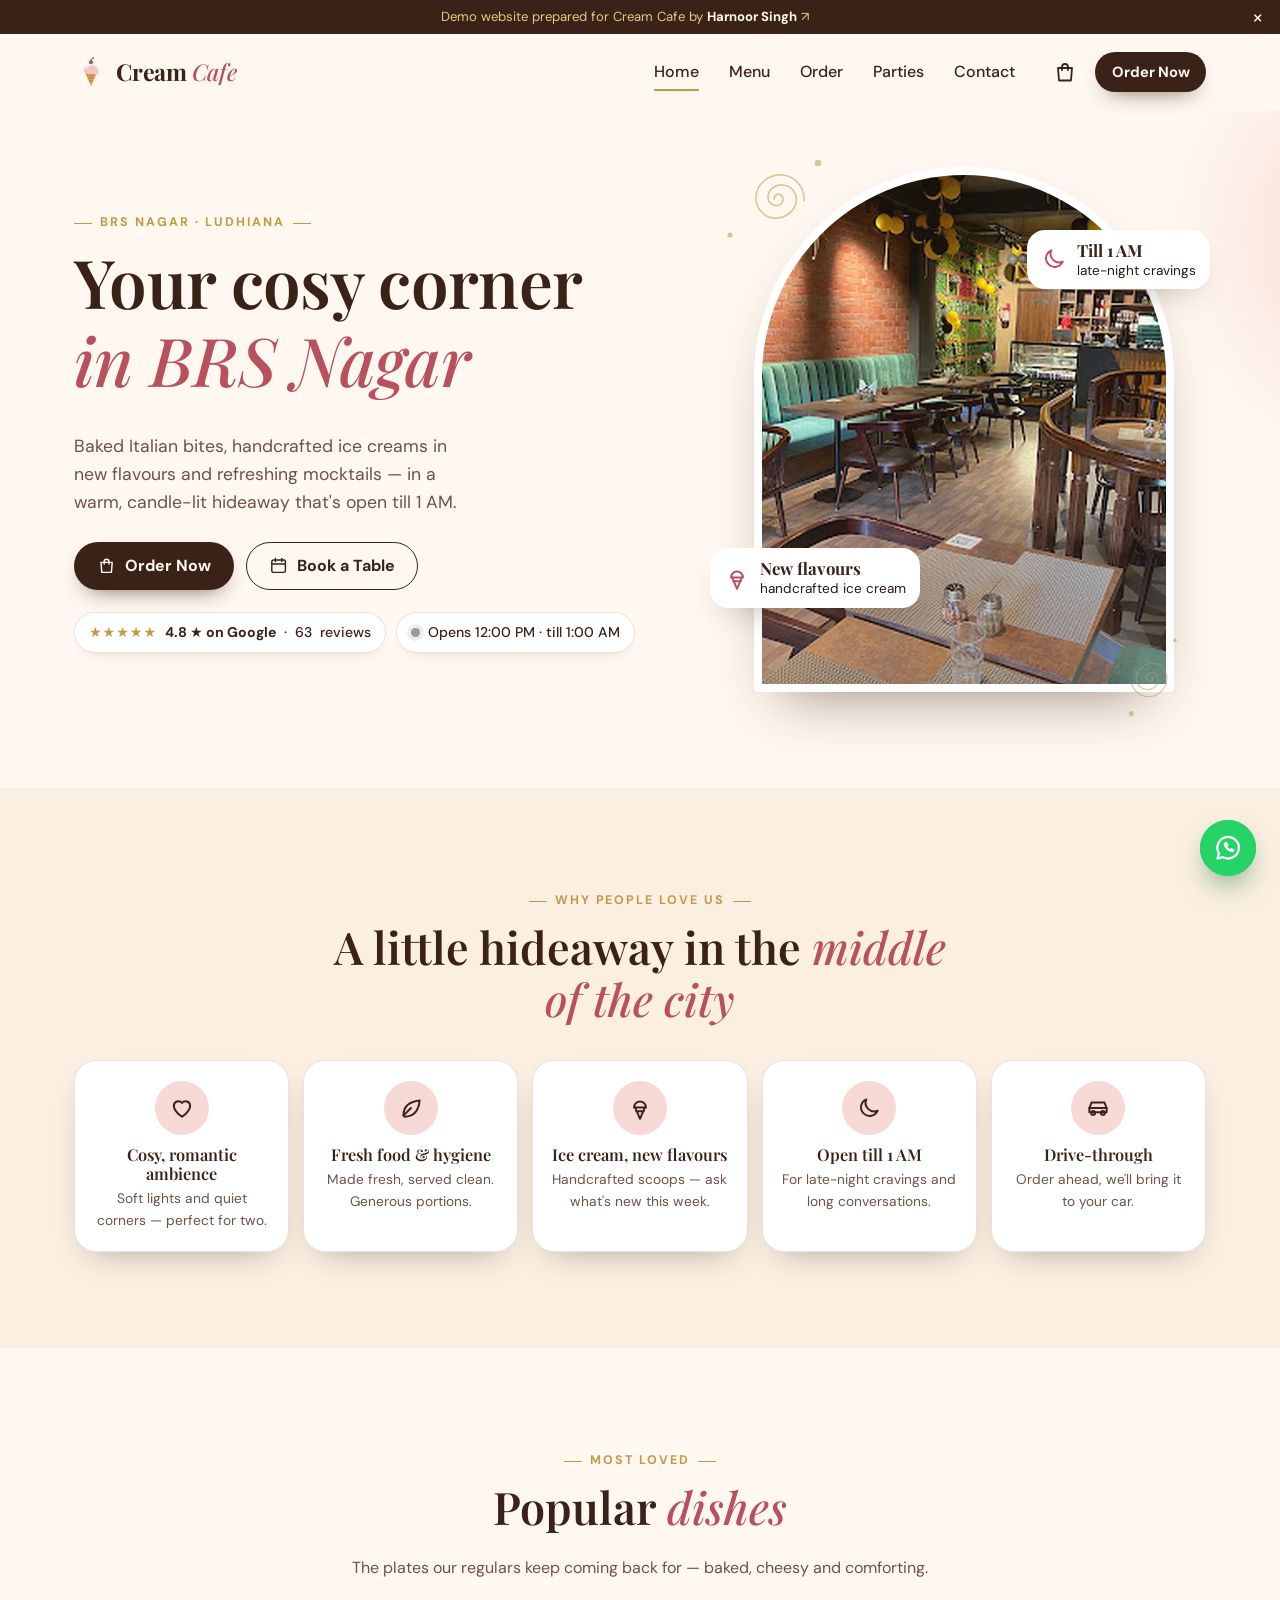
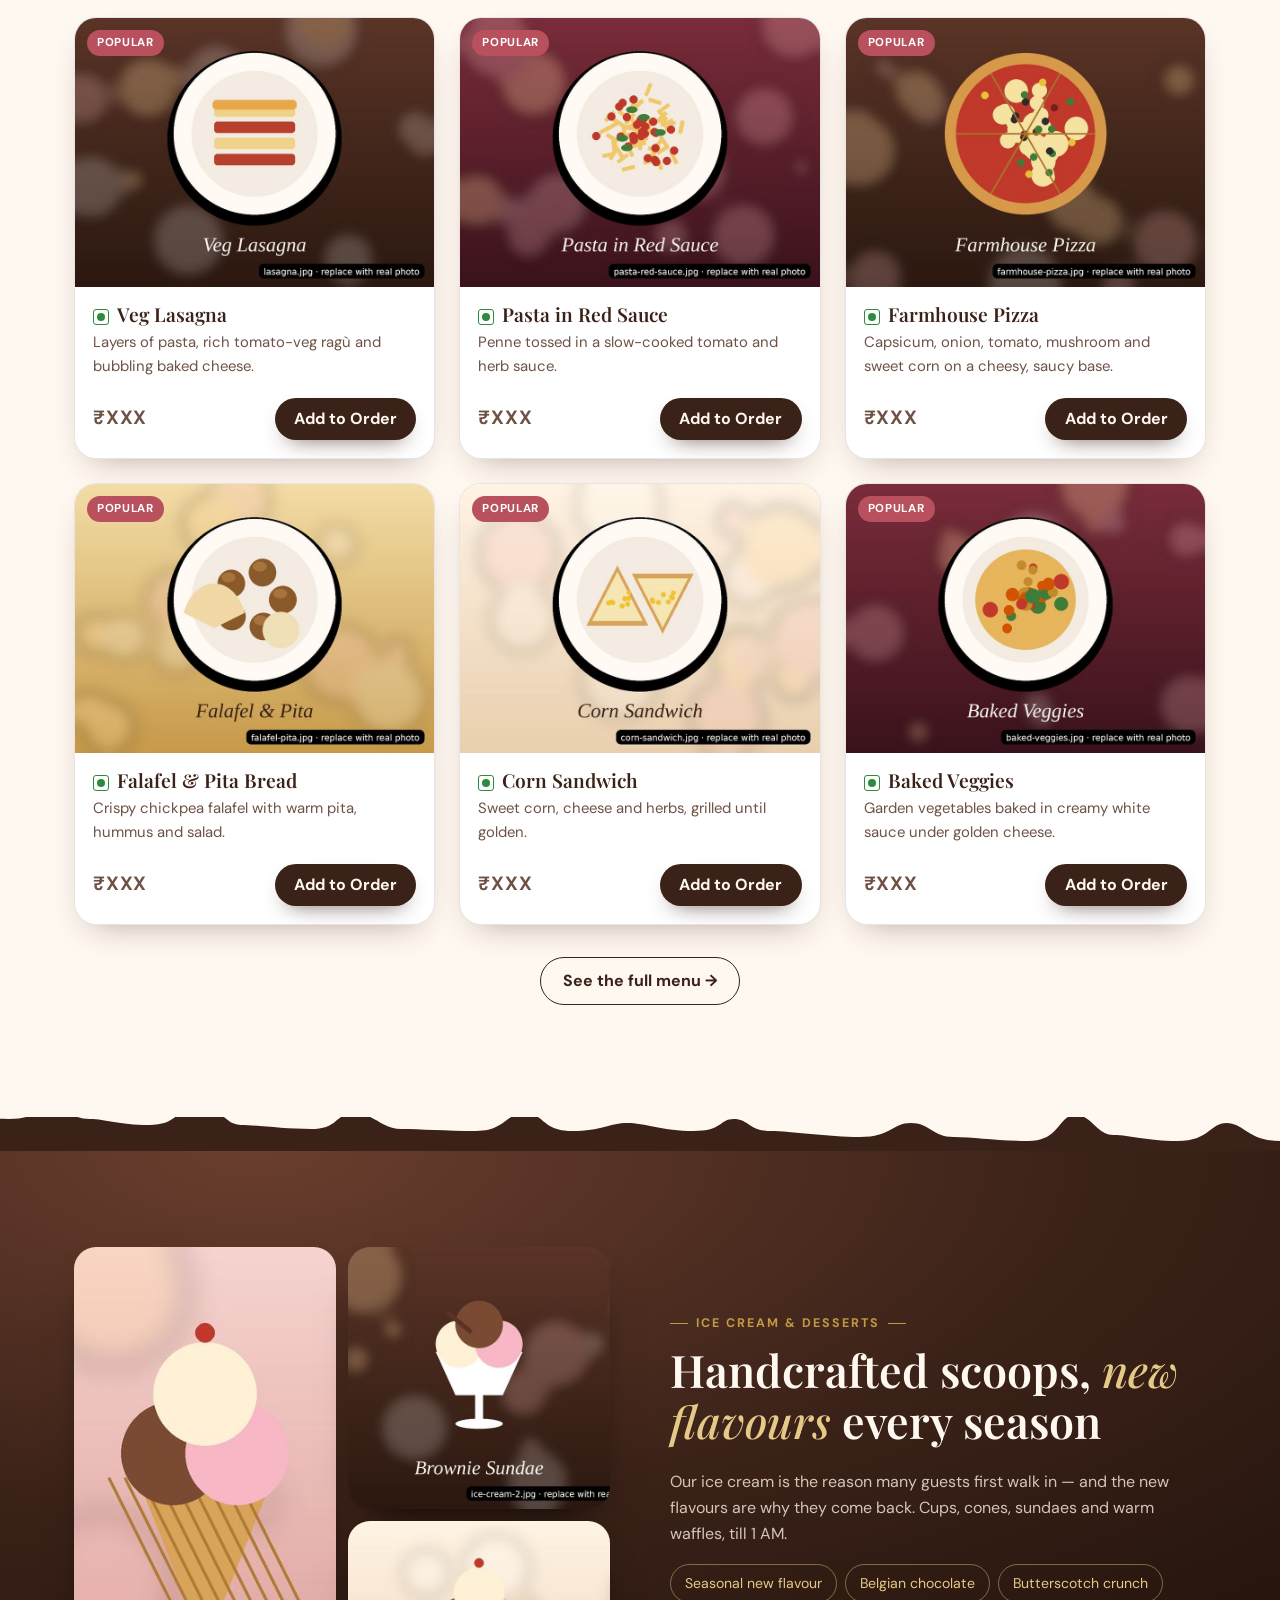
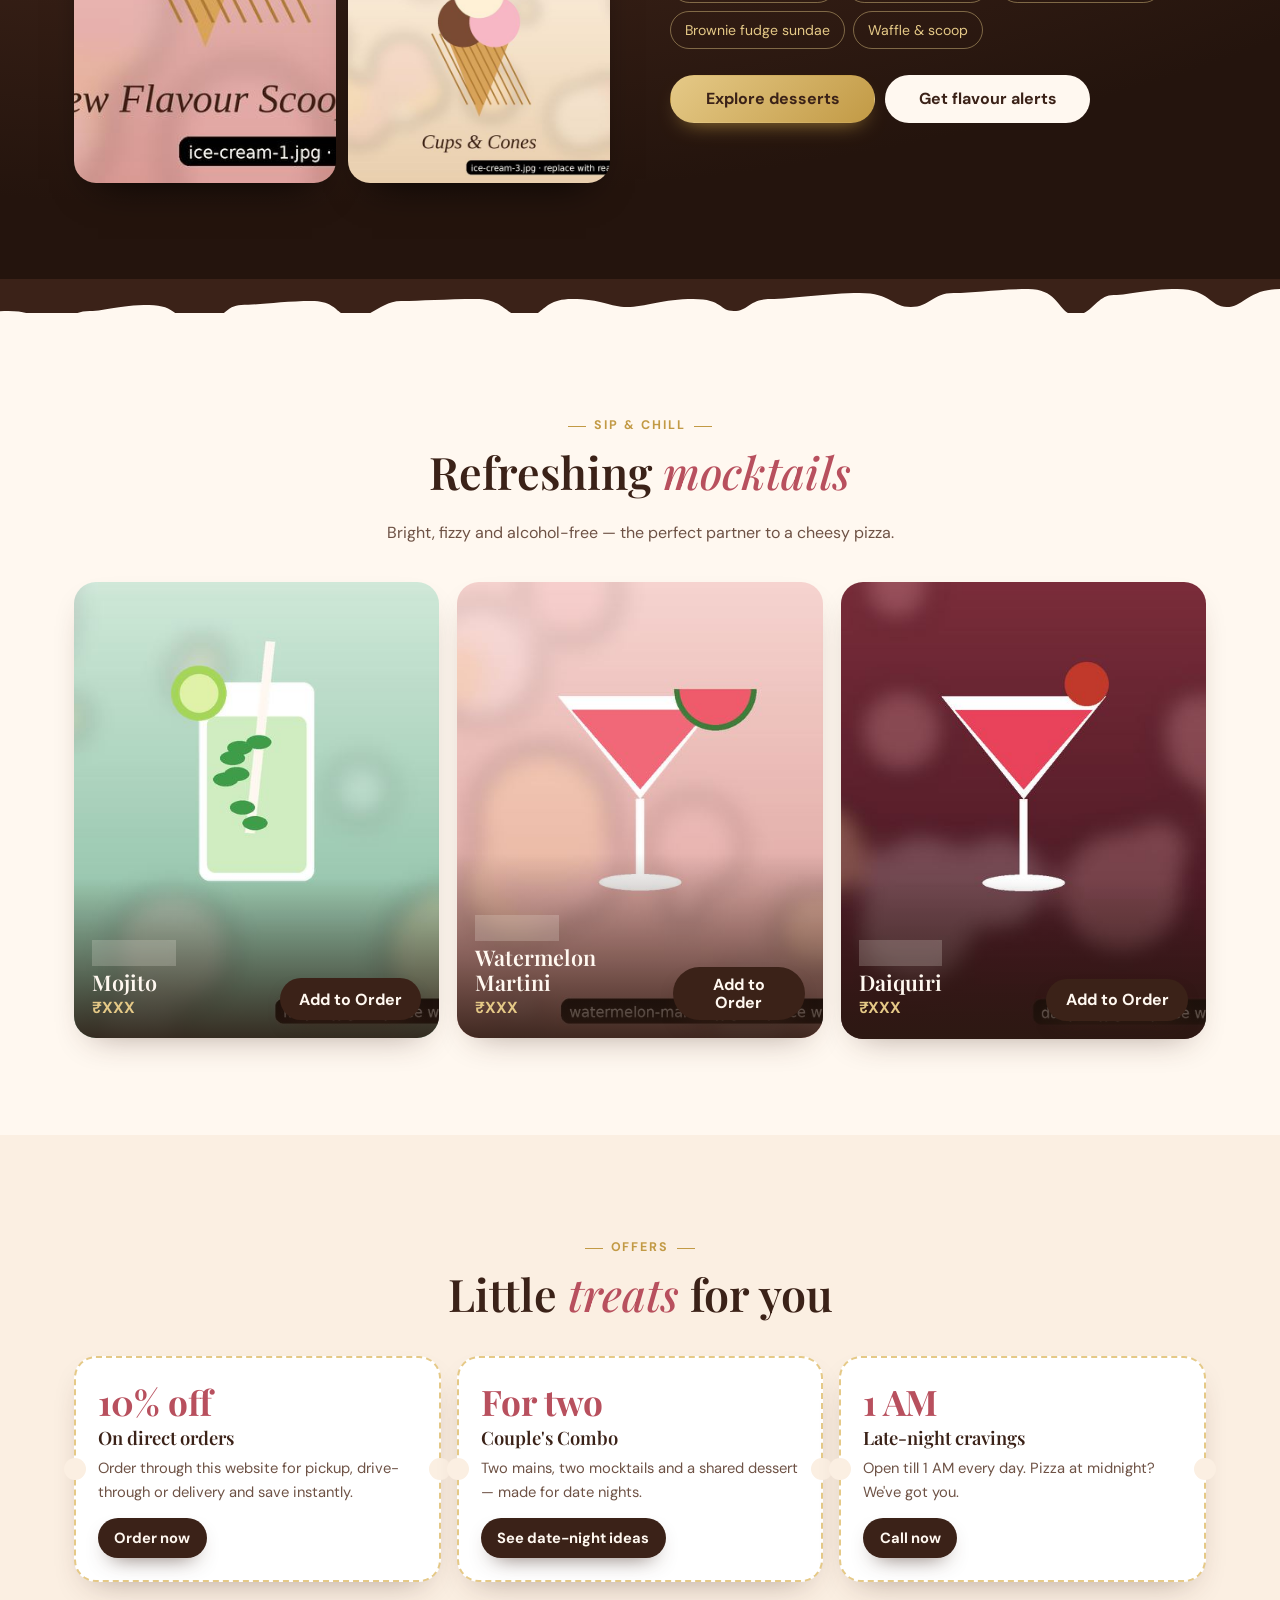
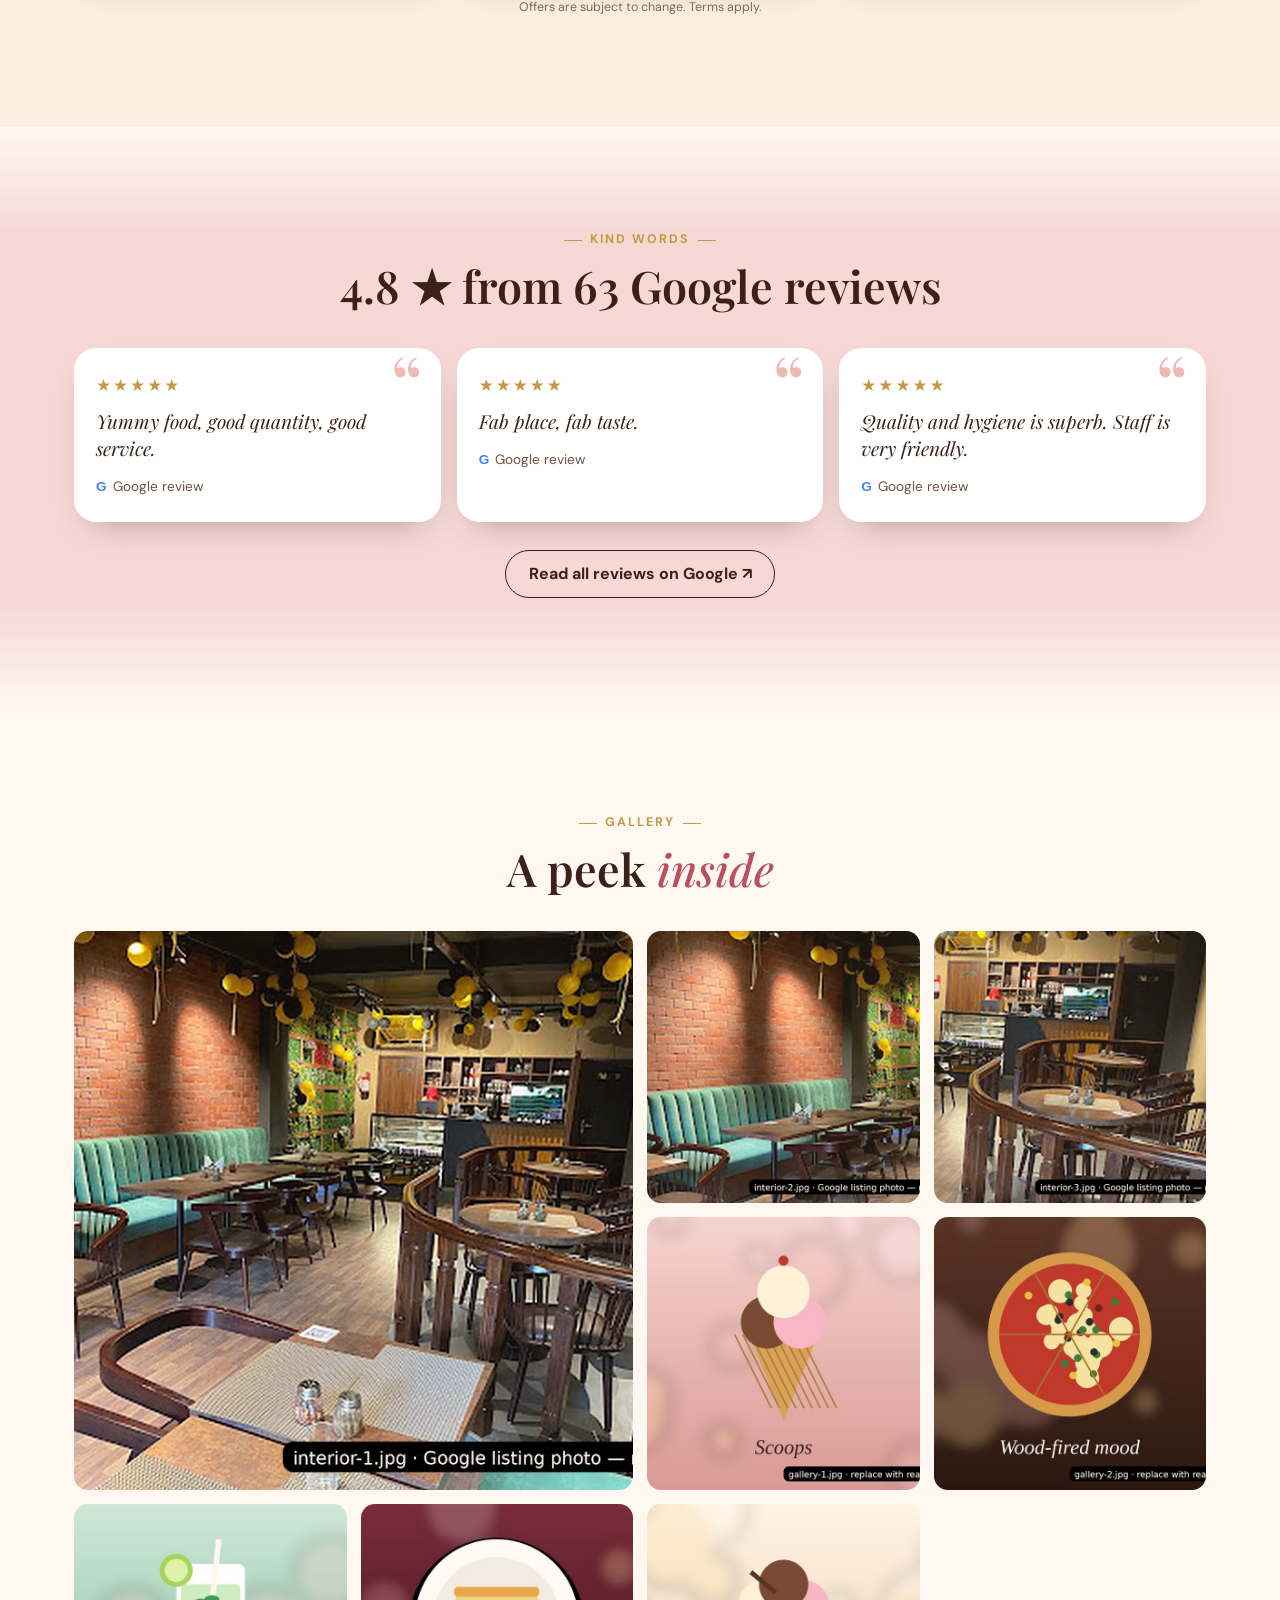
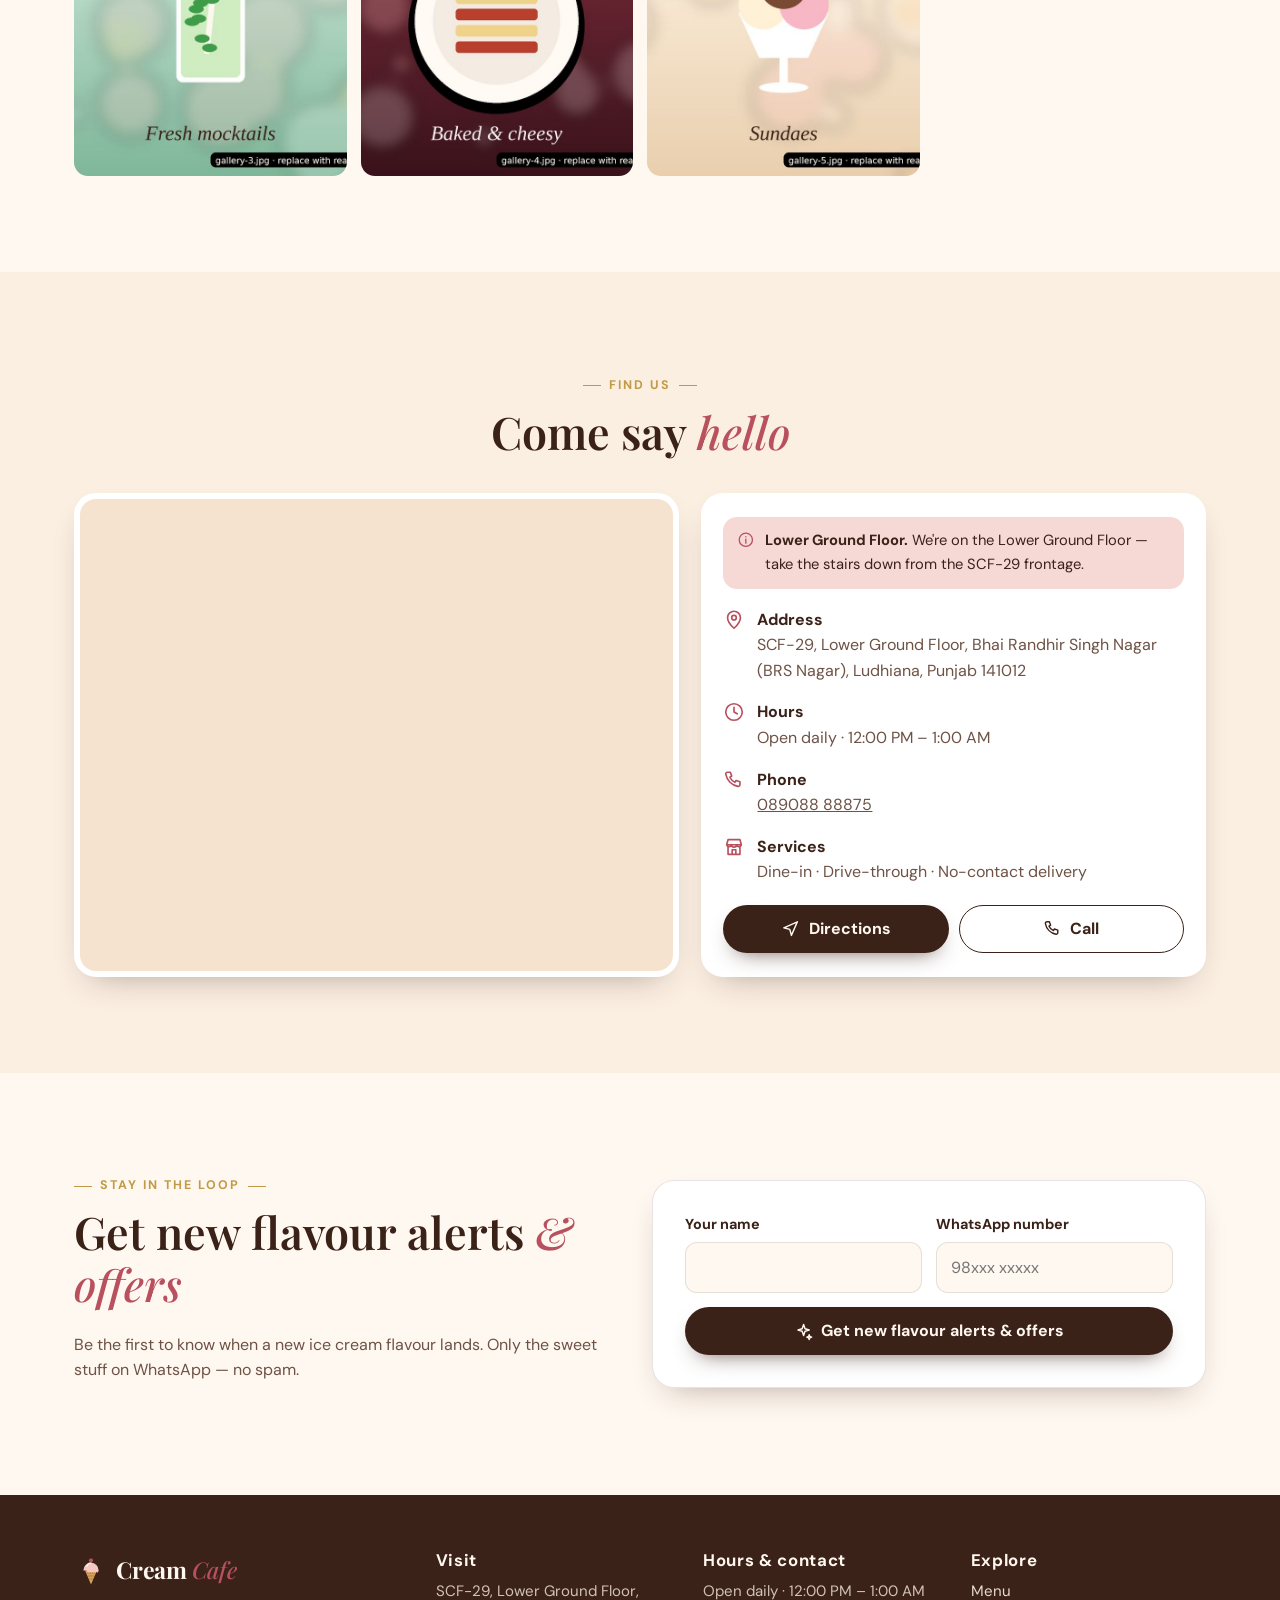
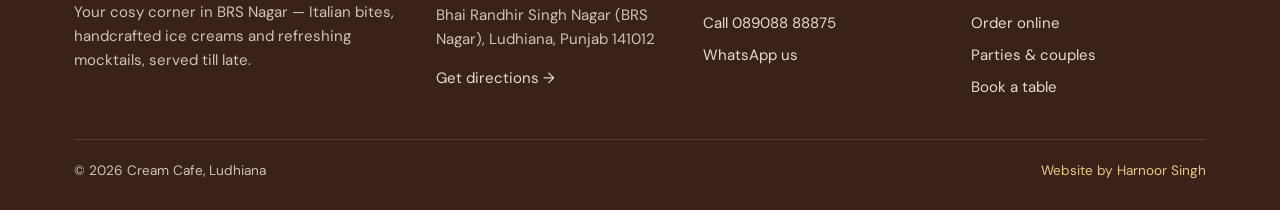
==== commit f4efa436: "Send "Order Now" buttons to Swiggy Navbar and home-hero "Order Now" buttons now open the Swiggy list" ====
--- a/index.html
+++ b/index.html
@@ -149,11 +149,11 @@
       <a href="order.html">Order</a>
       <a href="parties.html">Parties</a>
       <a href="contact.html">Contact</a>
-      <a class="btn btn-primary" href="menu.html">Order Now</a>
+      <a class="btn btn-primary" data-href="swiggy" href="https://www.swiggy.com/city/ludhiana/kumar-ice-cream-and-fast-food-jawahar-nagar-chaura-bazar-rest205387" target="_blank" rel="noopener">Order Now</a>
     </nav>
     <div class="nav-actions">
       <a class="cart-link" href="order.html" aria-label="Your order"><svg class="icon" aria-hidden="true"><use href="#i-bag"/></svg><span class="cart-badge" data-cart-count hidden>0</span></a>
-      <a class="btn btn-primary btn-sm nav-order" href="menu.html">Order Now</a>
+      <a class="btn btn-primary btn-sm nav-order" data-href="swiggy" href="https://www.swiggy.com/city/ludhiana/kumar-ice-cream-and-fast-food-jawahar-nagar-chaura-bazar-rest205387" target="_blank" rel="noopener">Order Now</a>
       <button type="button" class="nav-toggle" aria-expanded="false" aria-controls="mainNav" aria-label="Menu"><span></span></button>
     </div>
   </div>
@@ -167,7 +167,7 @@
       <h1>Your cosy corner <em class="script">in BRS Nagar</em></h1>
       <p class="lead">Baked Italian bites, handcrafted ice creams in new flavours and refreshing mocktails — in a warm, candle-lit hideaway that's open till 1 AM.</p>
       <div class="hero-actions">
-        <a class="btn btn-primary" href="menu.html"><svg class="icon" aria-hidden="true"><use href="#i-bag"/></svg>Order Now</a>
+        <a class="btn btn-primary" data-href="swiggy" href="https://www.swiggy.com/city/ludhiana/kumar-ice-cream-and-fast-food-jawahar-nagar-chaura-bazar-rest205387" target="_blank" rel="noopener"><svg class="icon" aria-hidden="true"><use href="#i-bag"/></svg>Order Now</a>
         <a class="btn btn-outline" href="contact.html#book"><svg class="icon" aria-hidden="true"><use href="#i-calendar"/></svg>Book a Table</a>
       </div>
       <div class="hero-meta">
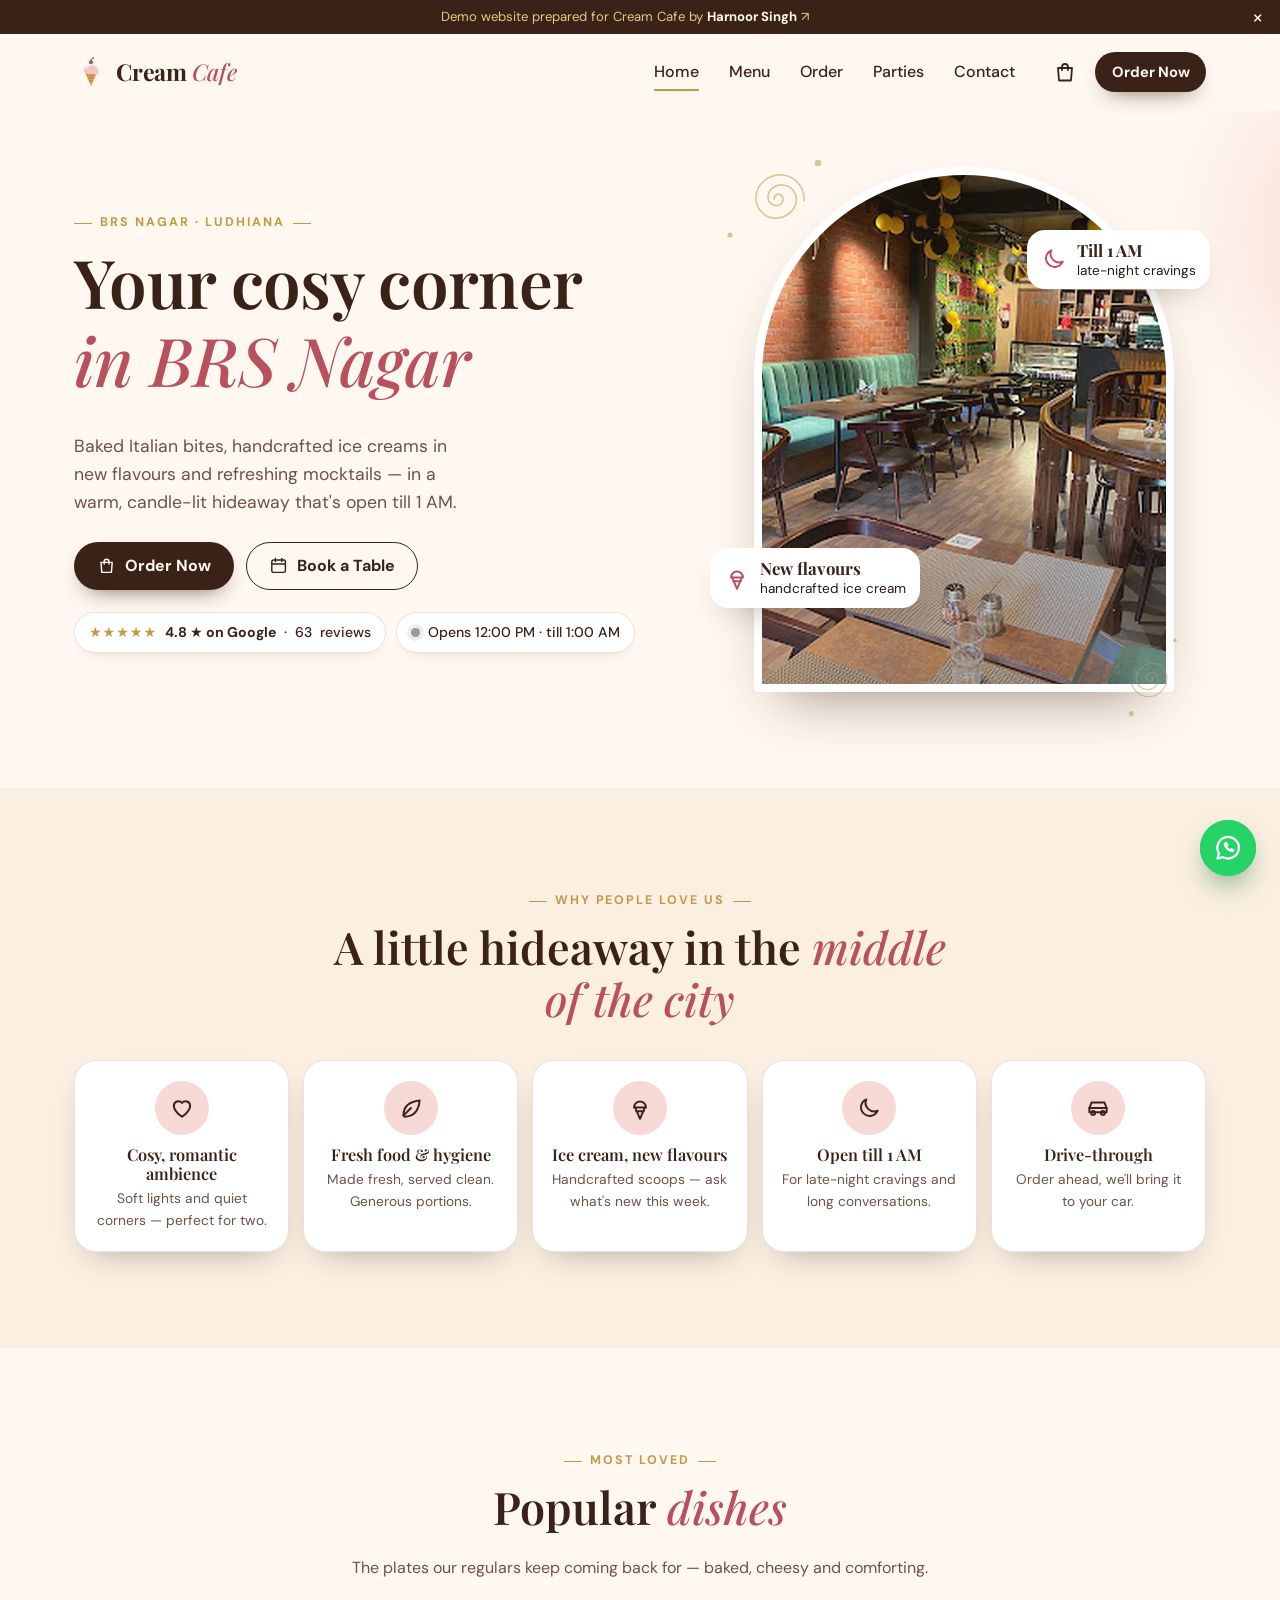
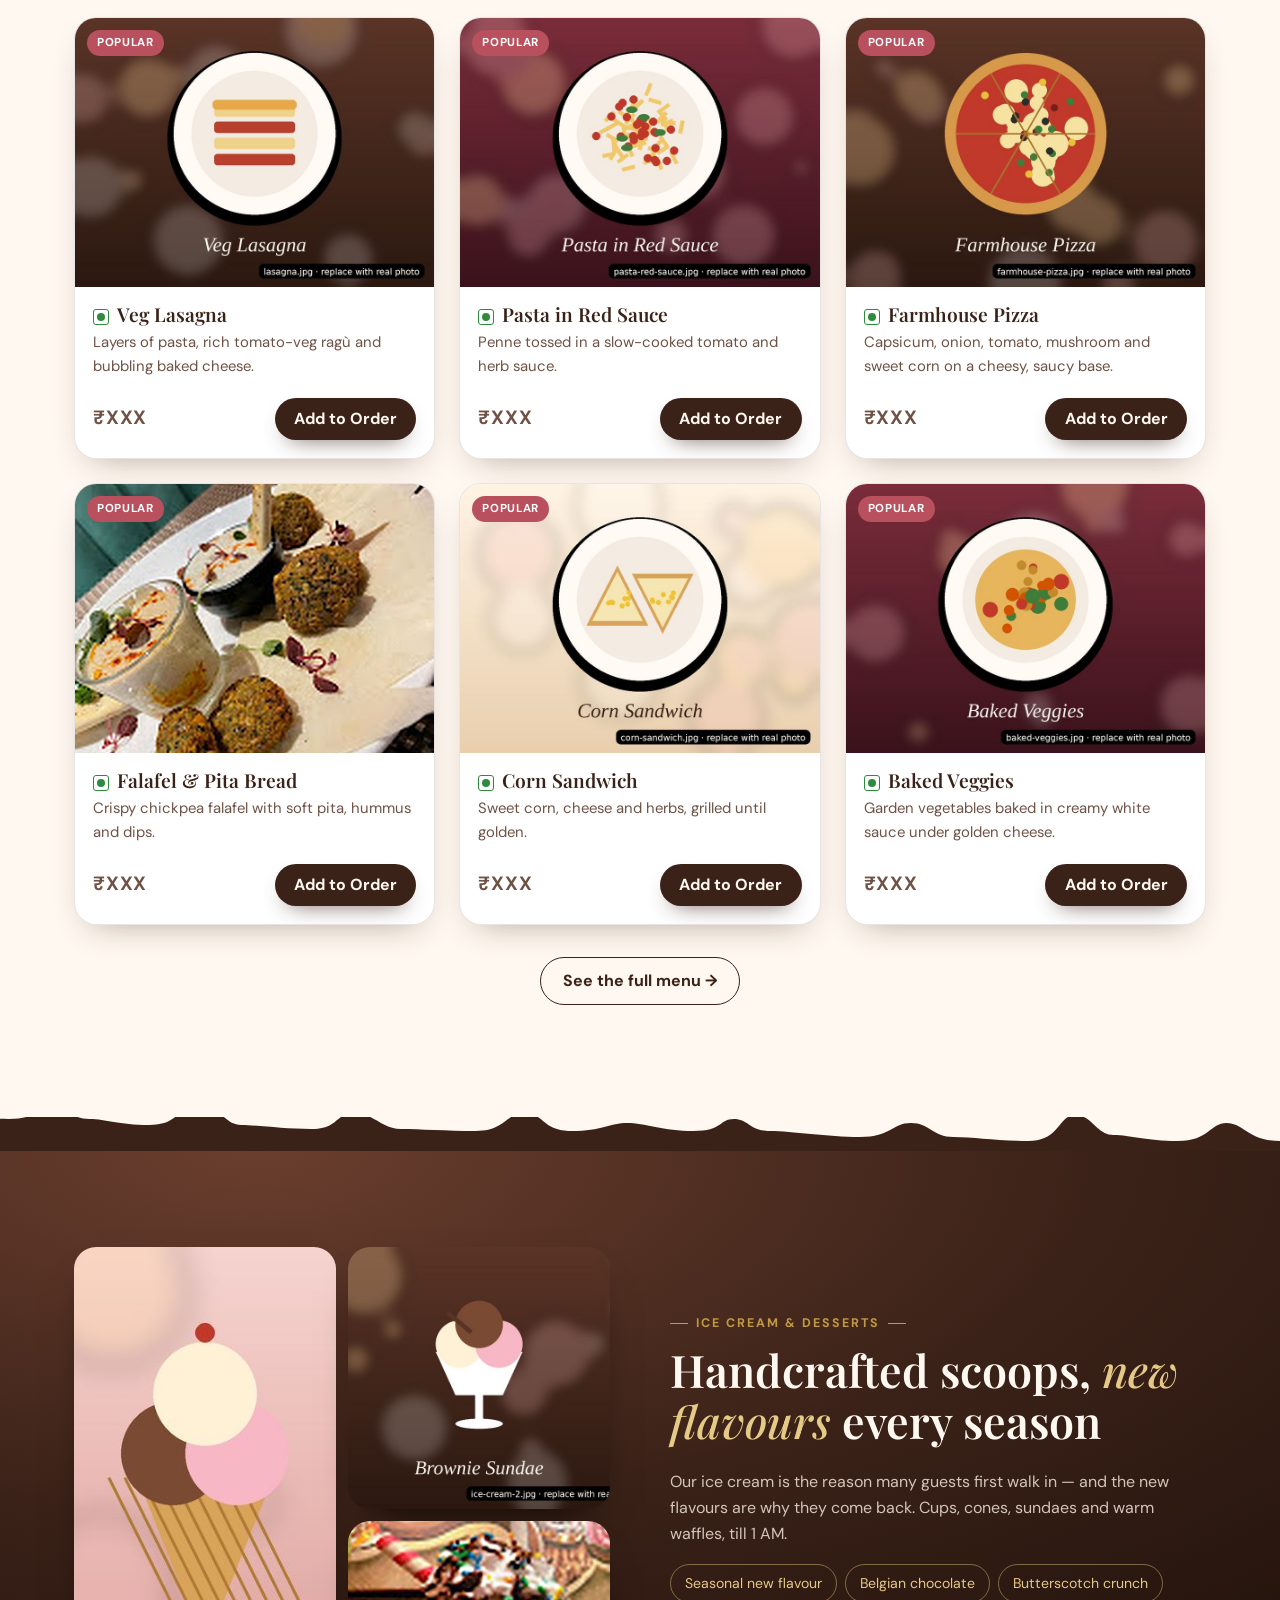
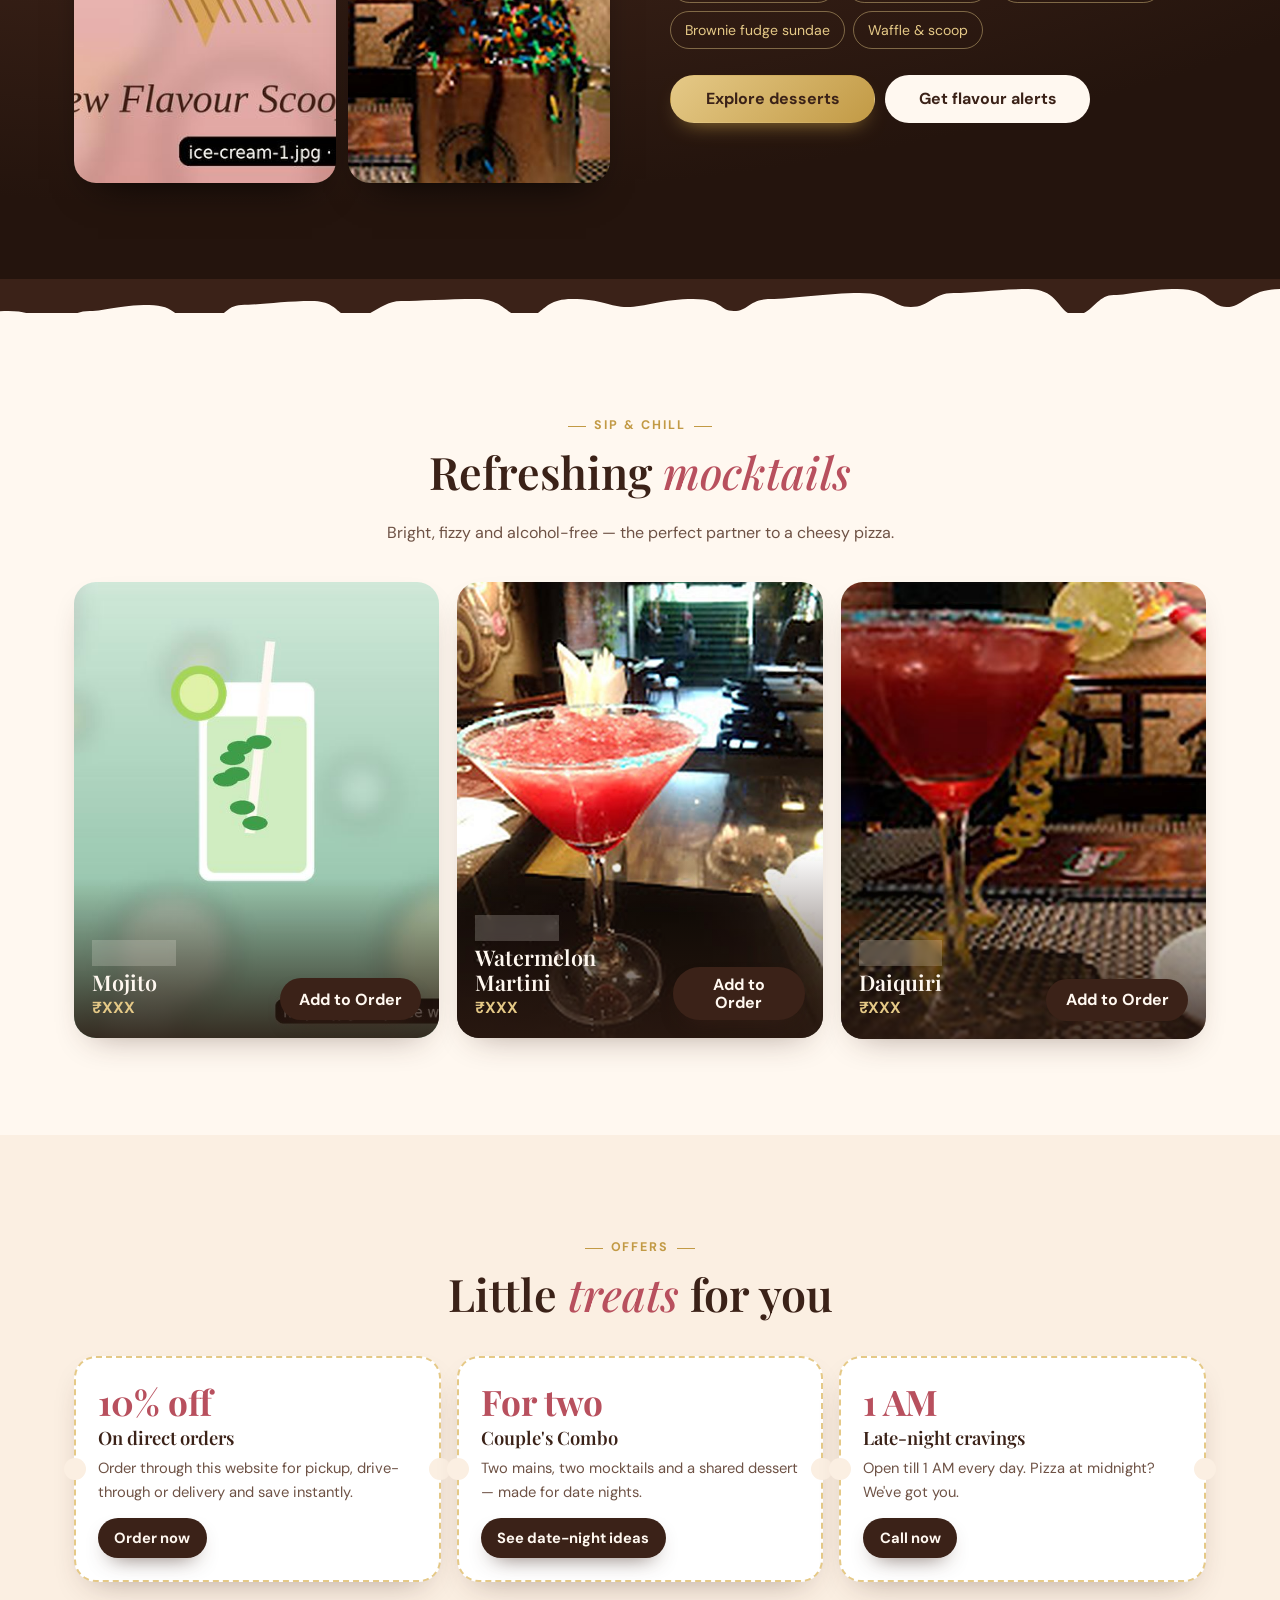
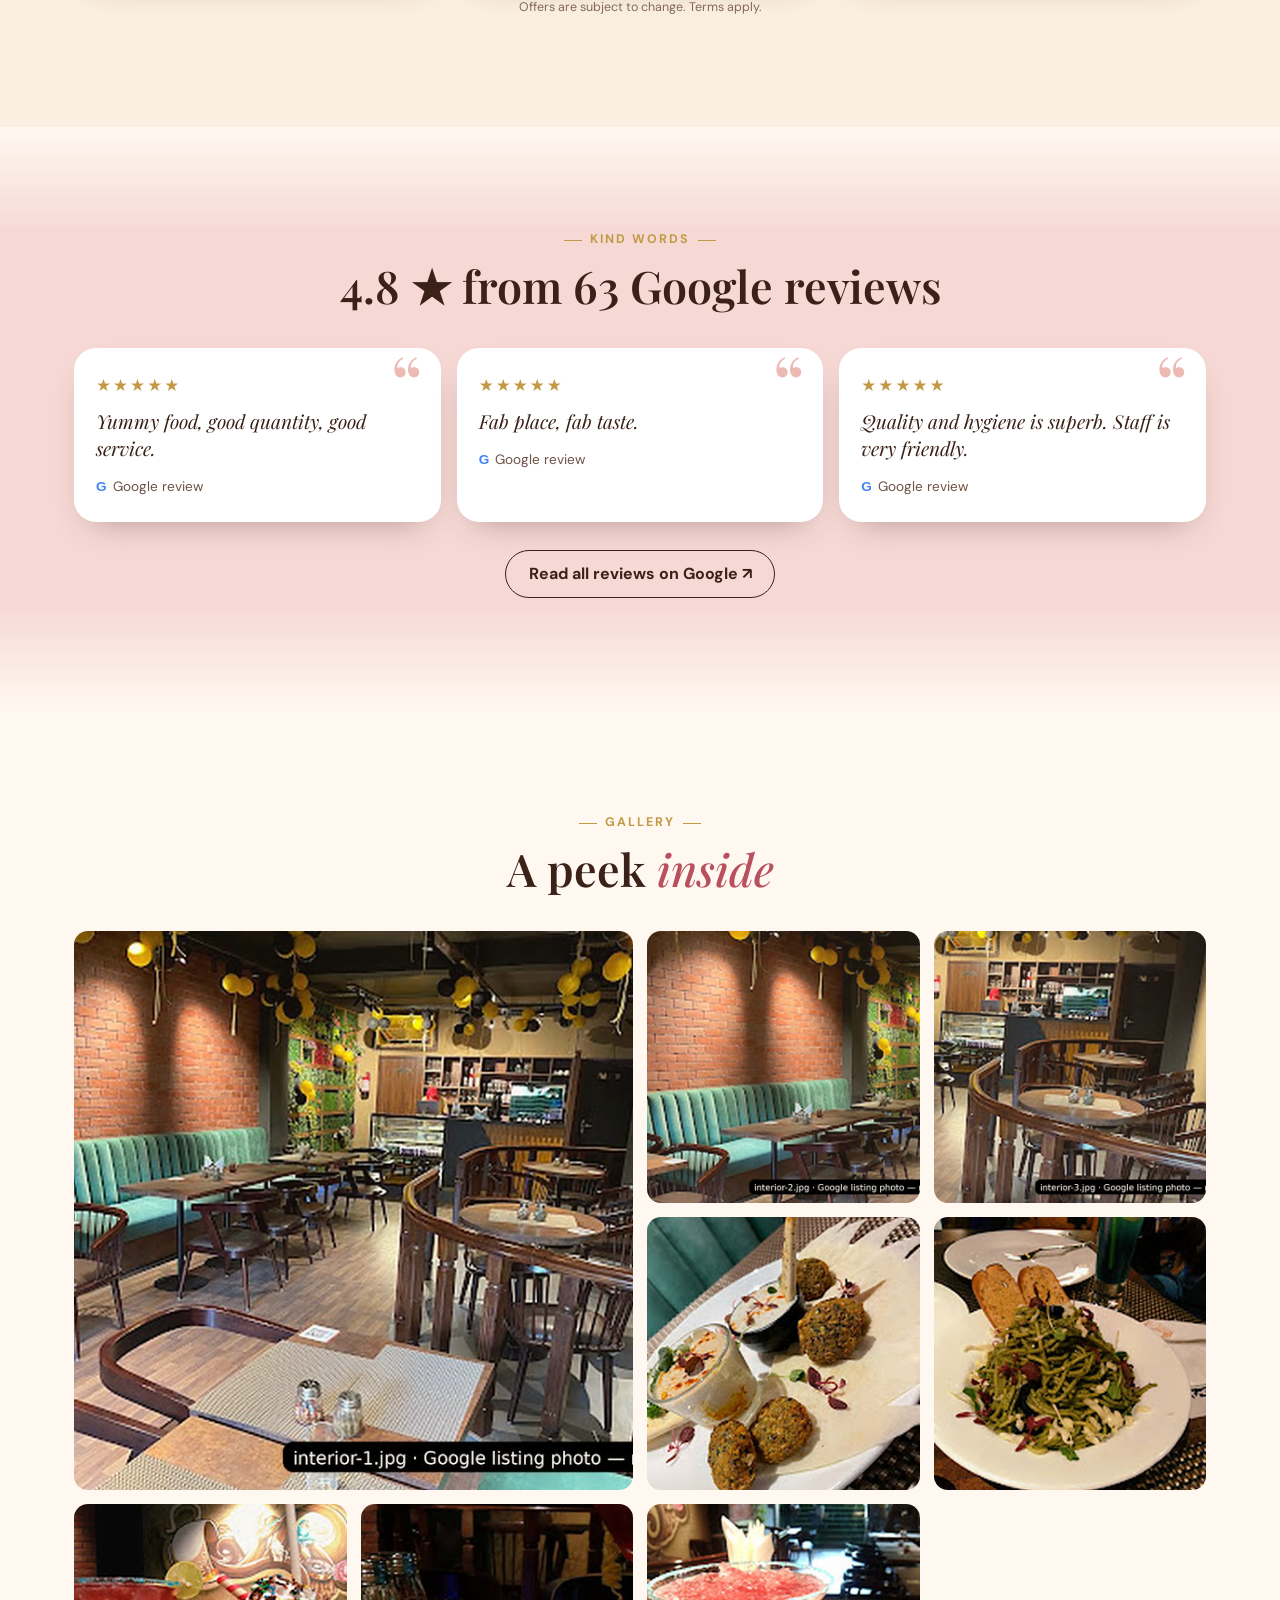
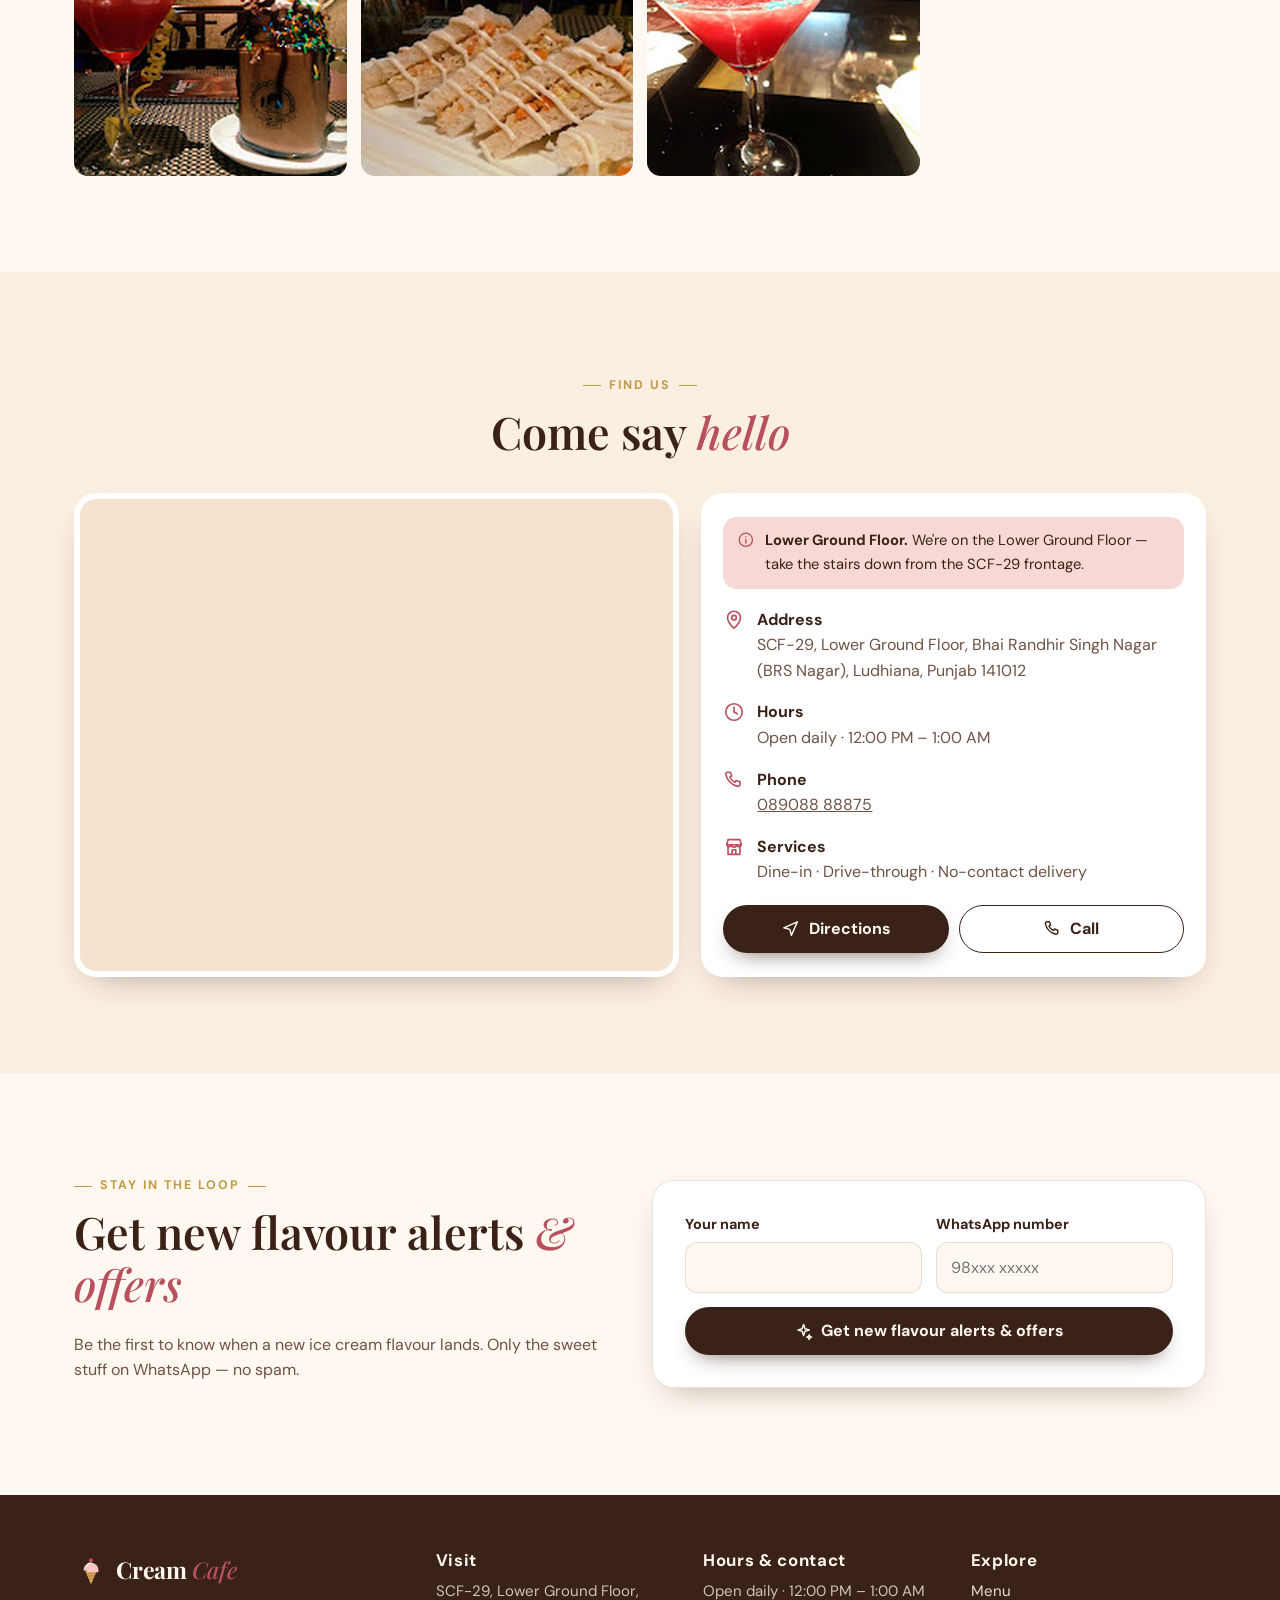
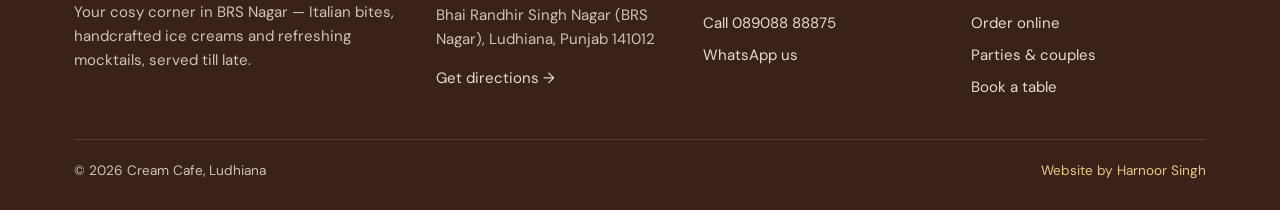
==== commit 2a63d29c: "Use real cafe photos; restructure menu to match printed menu sections - Real food/drink photos for f" ====
--- a/index.html
+++ b/index.html
@@ -223,7 +223,7 @@
     <div class="dessert-stack reveal">
       <img src="images/ice-cream-1.jpg" alt="Handcrafted ice cream scoops in a waffle cone" loading="lazy" decoding="async" width="800" height="600">
       <img src="images/ice-cream-2.jpg" alt="Brownie fudge sundae" loading="lazy" decoding="async" width="800" height="600">
-      <img src="images/ice-cream-3.jpg" alt="Ice cream cups and cones" loading="lazy" decoding="async" width="800" height="600">
+      <img src="images/shake.jpg" alt="Chocolate shake topped with cream and sprinkles" loading="lazy" decoding="async" width="800" height="600">
     </div>
     <div class="reveal">
       <span class="eyebrow">Ice cream &amp; desserts</span>
@@ -254,7 +254,7 @@
         <div class="drink-info"><div><span class="tag">Mocktail</span><h3>Mojito</h3><span class="price" data-price-for="mojito">₹XXX</span></div><div data-action-for="mojito" data-light></div></div></article>
       <article class="drink"><img src="images/watermelon-martini.jpg" alt="Watermelon martini mocktail" loading="lazy" decoding="async" width="800" height="600">
         <div class="drink-info"><div><span class="tag">Mocktail</span><h3>Watermelon Martini</h3><span class="price" data-price-for="watermelon-martini">₹XXX</span></div><div data-action-for="watermelon-martini" data-light></div></div></article>
-      <article class="drink"><img src="images/daiquiri.jpg" alt="Strawberry daiquiri mocktail" loading="lazy" decoding="async" width="800" height="600">
+      <article class="drink"><img src="images/daiquiri.jpg" alt="Daiquiri mocktail with a twist of lime" loading="lazy" decoding="async" width="800" height="600">
         <div class="drink-info"><div><span class="tag">Mocktail</span><h3>Daiquiri</h3><span class="price" data-price-for="daiquiri">₹XXX</span></div><div data-action-for="daiquiri" data-light></div></div></article>
     </div>
   </div>
@@ -302,11 +302,11 @@
       <button type="button" aria-label="View photo: café interior"><img src="images/interior-1.jpg" alt="Café interior with brick wall and teal booth seating" loading="lazy" decoding="async" width="800" height="600"></button>
       <button type="button" aria-label="View photo: booth seating"><img src="images/interior-2.jpg" alt="Cosy booth seating" loading="lazy" decoding="async" width="800" height="600"></button>
       <button type="button" aria-label="View photo: dining area"><img src="images/interior-3.jpg" alt="Dining area and counter" loading="lazy" decoding="async" width="800" height="600"></button>
-      <button type="button" aria-label="View photo: ice cream scoops"><img src="images/gallery-1.jpg" alt="Ice cream scoops" loading="lazy" decoding="async" width="800" height="600"></button>
-      <button type="button" aria-label="View photo: pizza"><img src="images/gallery-2.jpg" alt="Fresh pizza" loading="lazy" decoding="async" width="800" height="600"></button>
-      <button type="button" aria-label="View photo: mocktails"><img src="images/gallery-3.jpg" alt="Fresh mocktails" loading="lazy" decoding="async" width="800" height="600"></button>
-      <button type="button" aria-label="View photo: lasagna"><img src="images/gallery-4.jpg" alt="Baked lasagna" loading="lazy" decoding="async" width="800" height="600"></button>
-      <button type="button" aria-label="View photo: sundae"><img src="images/gallery-5.jpg" alt="Ice cream sundae" loading="lazy" decoding="async" width="800" height="600"></button>
+      <button type="button" aria-label="View photo: falafel and pita"><img src="images/gallery-1.jpg" alt="Falafel with pita and dips" loading="lazy" decoding="async" width="800" height="600"></button>
+      <button type="button" aria-label="View photo: pesto pasta"><img src="images/gallery-2.jpg" alt="Pesto pasta with garlic bread" loading="lazy" decoding="async" width="800" height="600"></button>
+      <button type="button" aria-label="View photo: mocktail and shake"><img src="images/gallery-3.jpg" alt="A mocktail and a chocolate shake with sprinkles" loading="lazy" decoding="async" width="800" height="600"></button>
+      <button type="button" aria-label="View photo: sandwich rolls"><img src="images/gallery-4.jpg" alt="Sandwich rolls platter" loading="lazy" decoding="async" width="800" height="600"></button>
+      <button type="button" aria-label="View photo: watermelon martini"><img src="images/gallery-5.jpg" alt="Watermelon martini mocktail" loading="lazy" decoding="async" width="800" height="600"></button>
     </div>
   </div>
 </section>
--- a/css/style.css
+++ b/css/style.css
@@ -448,7 +448,7 @@
 .search.has-text .clear { display: block; }
 .tabs { display: flex; gap: 8px; overflow-x: auto; scrollbar-width: none; padding: 2px 2px 4px; scroll-snap-type: x proximity; }
 .tabs::-webkit-scrollbar { display: none; }
-@media (min-width: 1000px) { .tabs { justify-content: center; flex-wrap: wrap; } }
+.tabs { -webkit-mask-image: linear-gradient(90deg, #000 92%, transparent); mask-image: linear-gradient(90deg, #000 92%, transparent); padding-right: 32px; }
 .tab {
   flex: none; scroll-snap-align: start; min-height: 40px; padding: 8px 16px; border-radius: 999px; border: 1.5px solid var(--line); background: #fff; cursor: pointer;
   font-weight: 700; font-size: .9rem; color: var(--choc); white-space: nowrap; transition: background .2s, color .2s, border-color .2s;
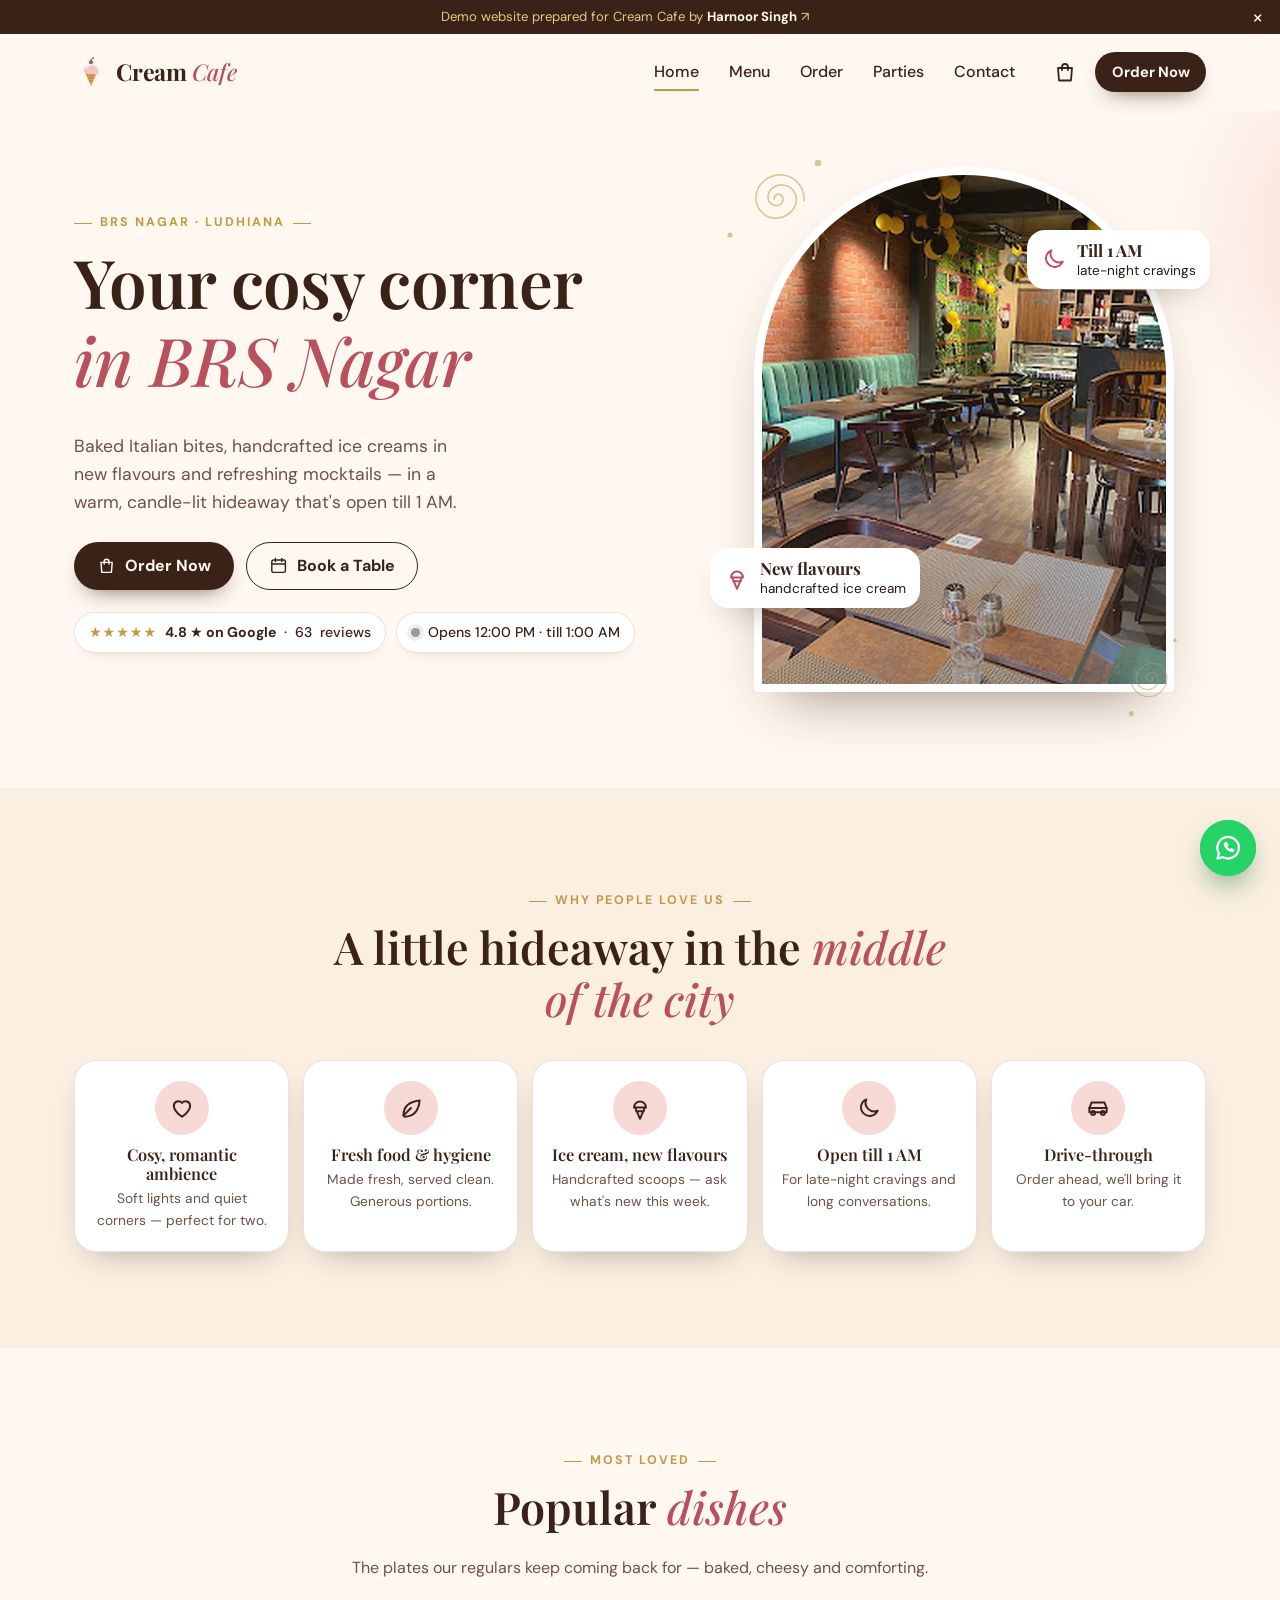
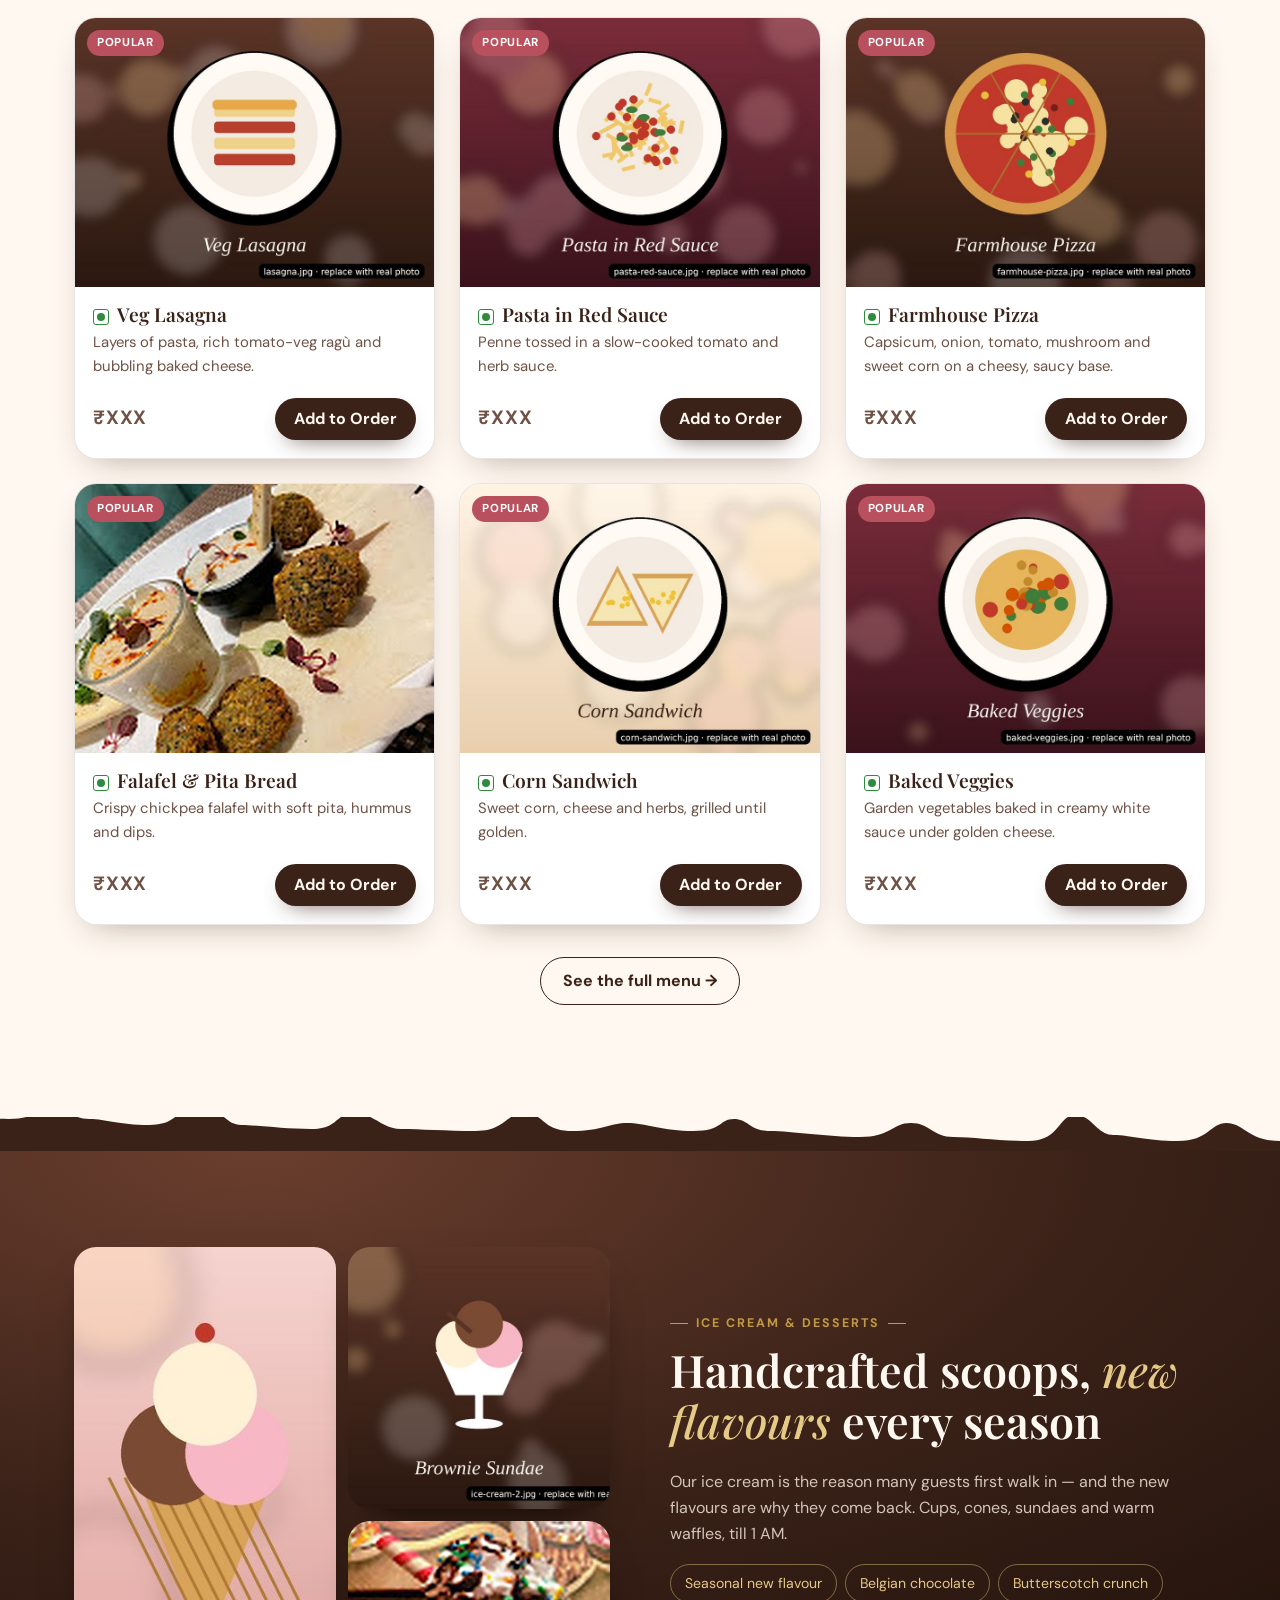
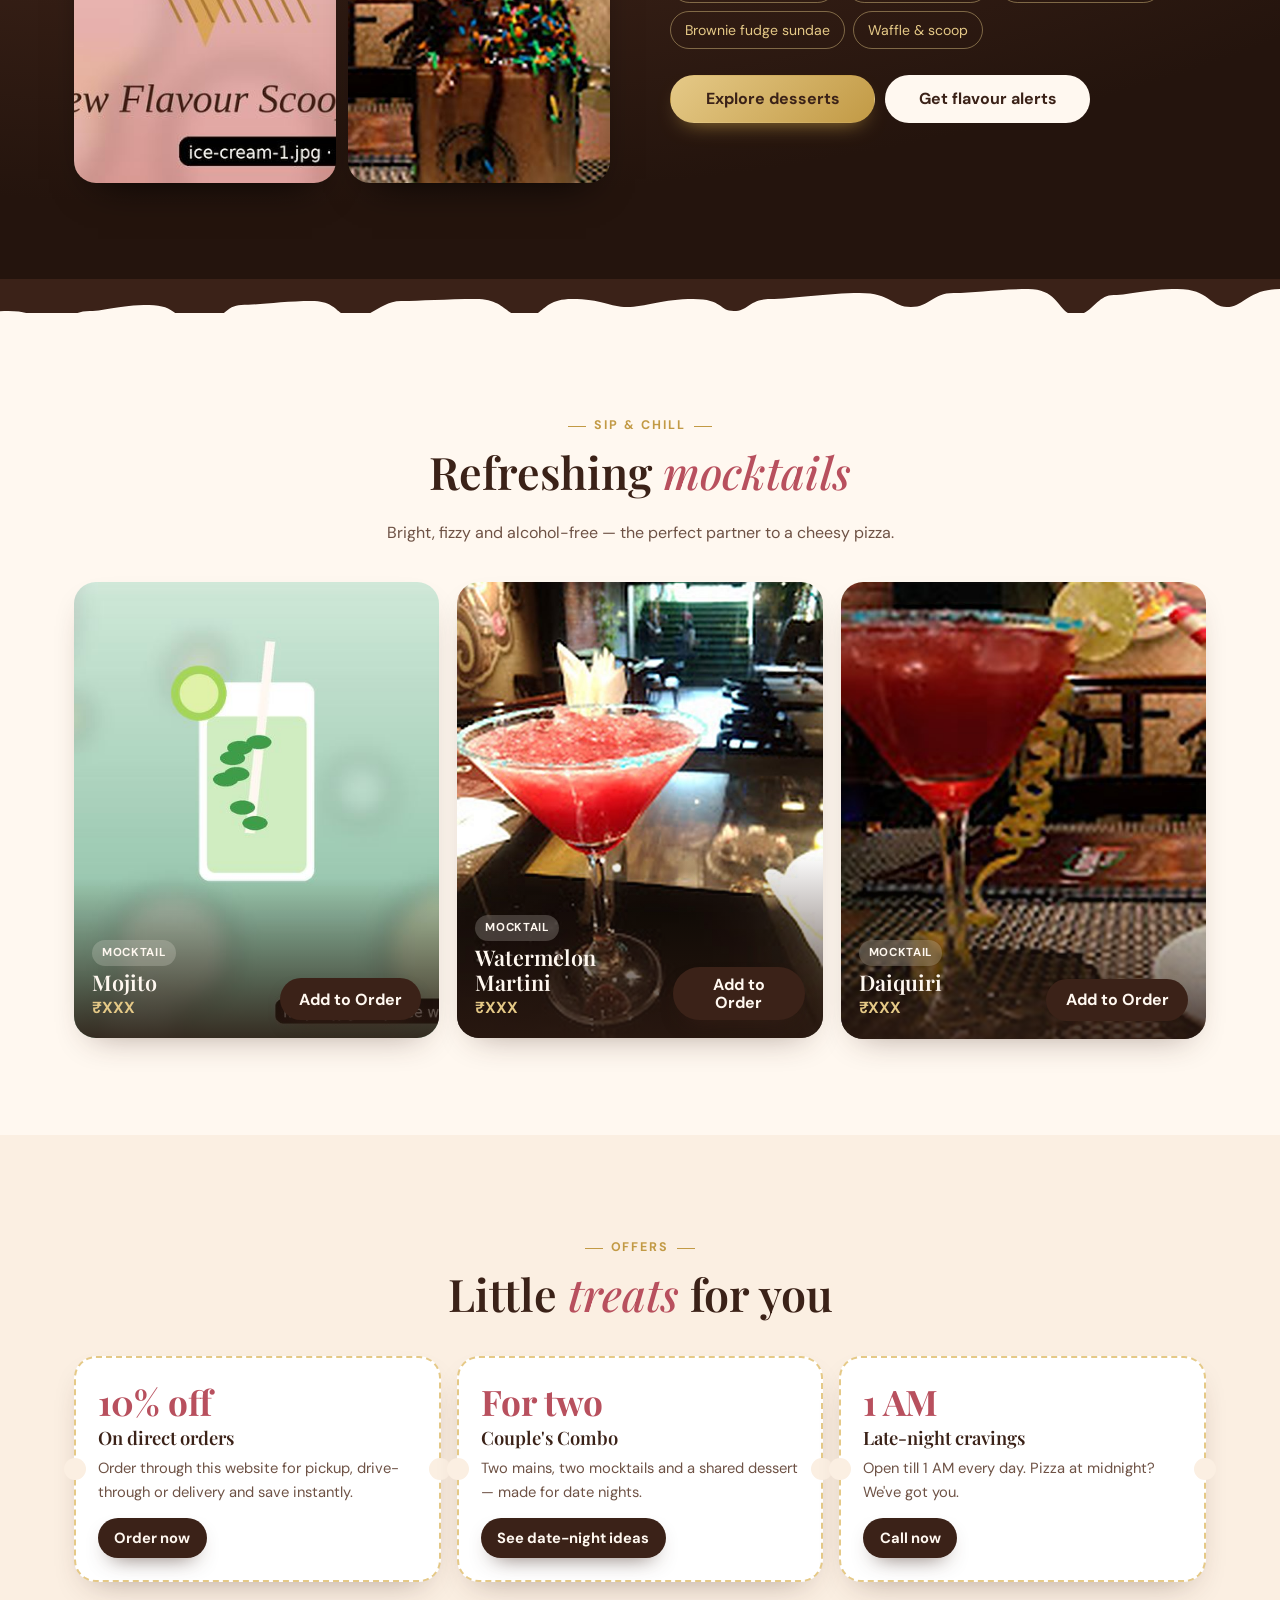
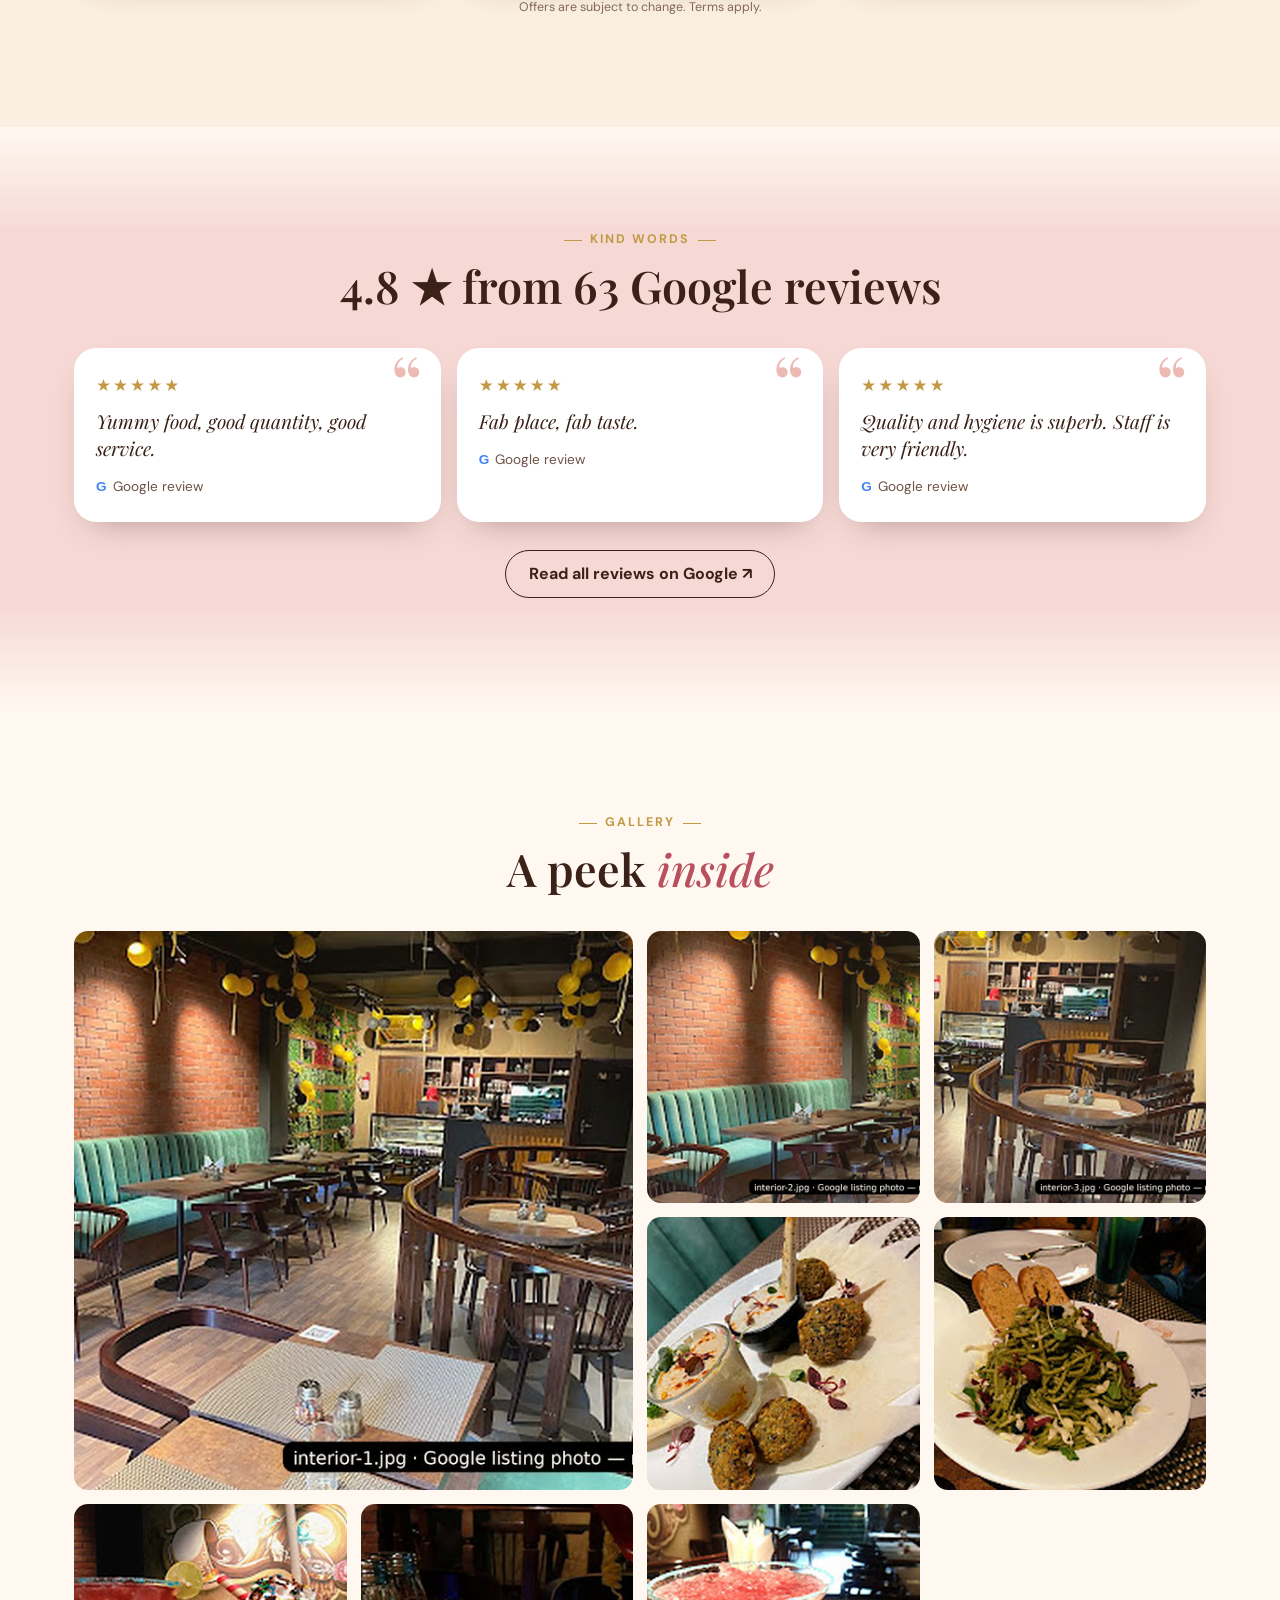
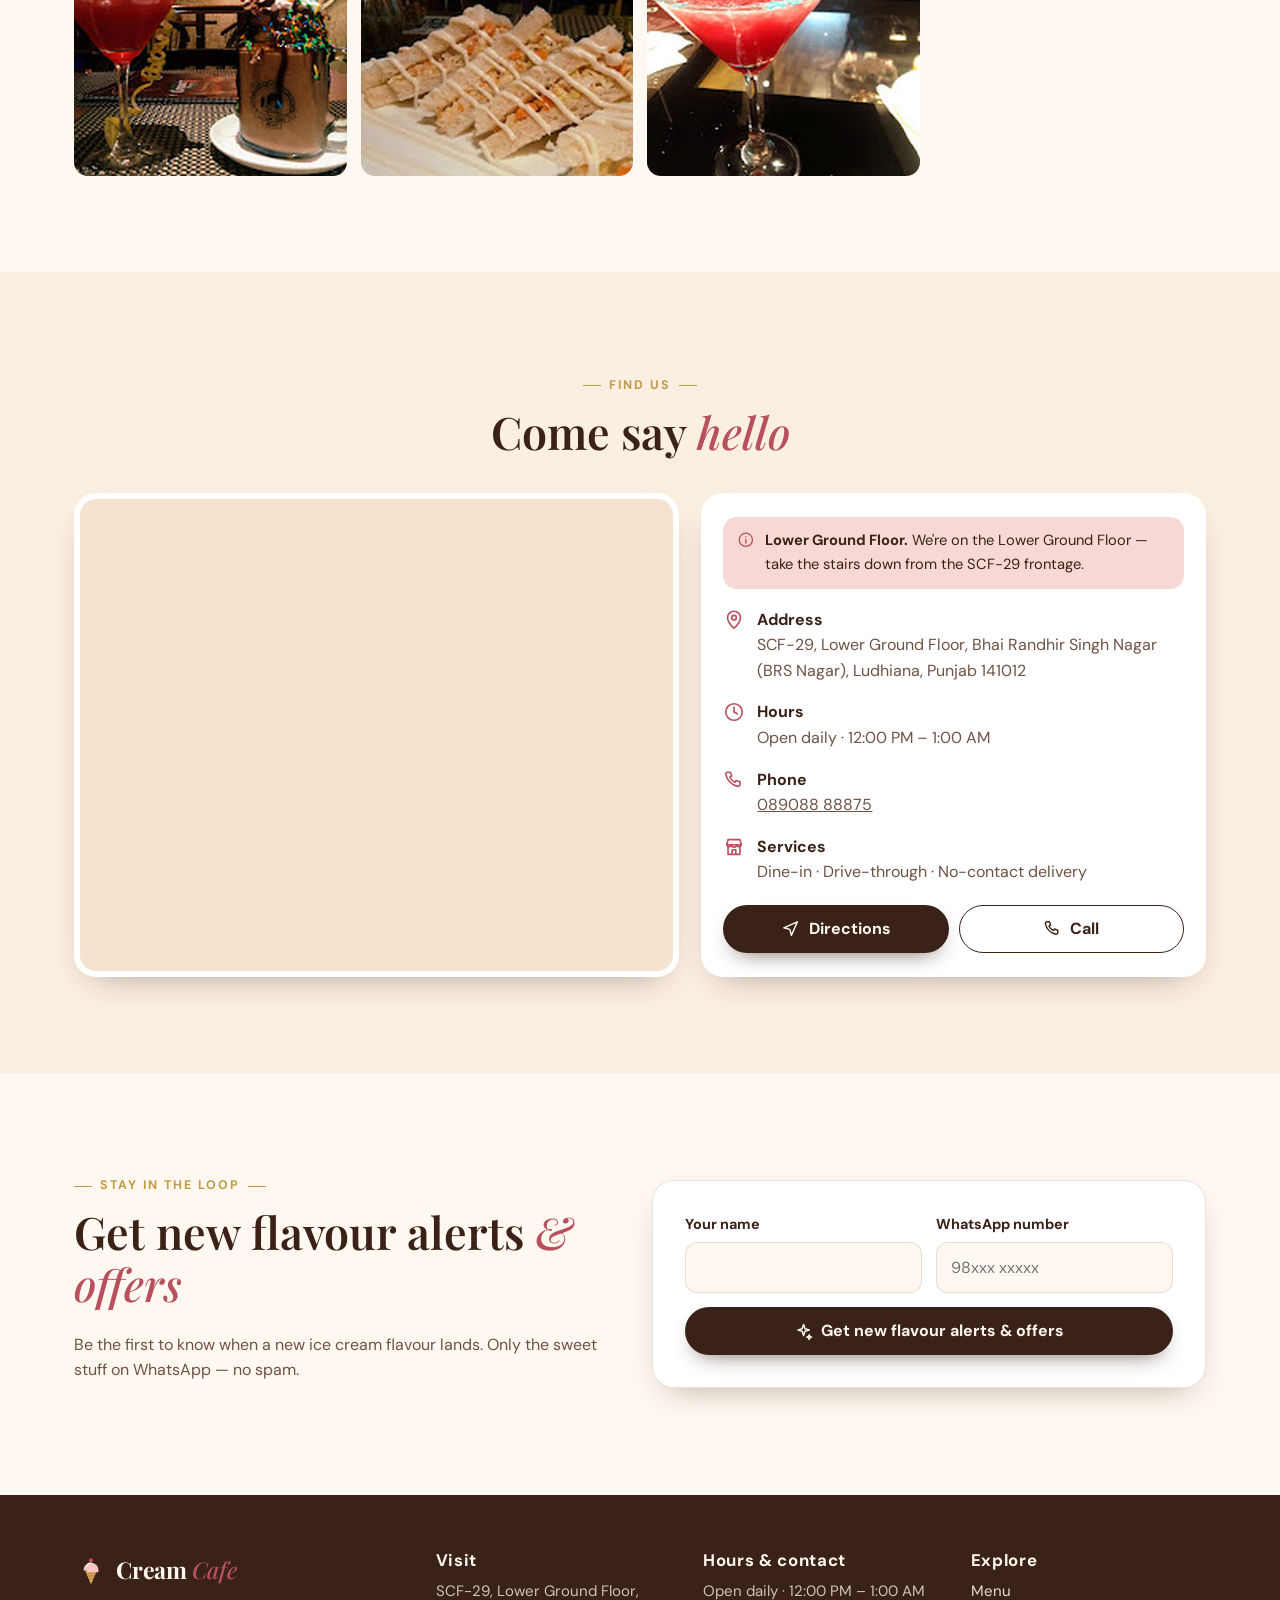
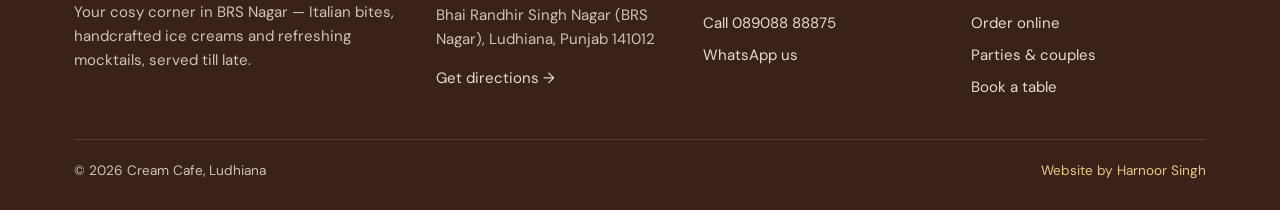
==== commit 6b33dd45: "Point "Order Now" to Cream Cafe's Zomato listing Replaces the Swiggy link (which was for a different" ====
--- a/index.html
+++ b/index.html
@@ -149,11 +149,11 @@
       <a href="order.html">Order</a>
       <a href="parties.html">Parties</a>
       <a href="contact.html">Contact</a>
-      <a class="btn btn-primary" data-href="swiggy" href="https://www.swiggy.com/city/ludhiana/kumar-ice-cream-and-fast-food-jawahar-nagar-chaura-bazar-rest205387" target="_blank" rel="noopener">Order Now</a>
+      <a class="btn btn-primary" data-href="order-online" href="https://www.zomato.com/ludhiana/cream-cafe-brs-nagar" target="_blank" rel="noopener">Order Now</a>
     </nav>
     <div class="nav-actions">
       <a class="cart-link" href="order.html" aria-label="Your order"><svg class="icon" aria-hidden="true"><use href="#i-bag"/></svg><span class="cart-badge" data-cart-count hidden>0</span></a>
-      <a class="btn btn-primary btn-sm nav-order" data-href="swiggy" href="https://www.swiggy.com/city/ludhiana/kumar-ice-cream-and-fast-food-jawahar-nagar-chaura-bazar-rest205387" target="_blank" rel="noopener">Order Now</a>
+      <a class="btn btn-primary btn-sm nav-order" data-href="order-online" href="https://www.zomato.com/ludhiana/cream-cafe-brs-nagar" target="_blank" rel="noopener">Order Now</a>
       <button type="button" class="nav-toggle" aria-expanded="false" aria-controls="mainNav" aria-label="Menu"><span></span></button>
     </div>
   </div>
@@ -167,7 +167,7 @@
       <h1>Your cosy corner <em class="script">in BRS Nagar</em></h1>
       <p class="lead">Baked Italian bites, handcrafted ice creams in new flavours and refreshing mocktails — in a warm, candle-lit hideaway that's open till 1 AM.</p>
       <div class="hero-actions">
-        <a class="btn btn-primary" data-href="swiggy" href="https://www.swiggy.com/city/ludhiana/kumar-ice-cream-and-fast-food-jawahar-nagar-chaura-bazar-rest205387" target="_blank" rel="noopener"><svg class="icon" aria-hidden="true"><use href="#i-bag"/></svg>Order Now</a>
+        <a class="btn btn-primary" data-href="order-online" href="https://www.zomato.com/ludhiana/cream-cafe-brs-nagar" target="_blank" rel="noopener"><svg class="icon" aria-hidden="true"><use href="#i-bag"/></svg>Order Now</a>
         <a class="btn btn-outline" href="contact.html#book"><svg class="icon" aria-hidden="true"><use href="#i-calendar"/></svg>Book a Table</a>
       </div>
       <div class="hero-meta">
